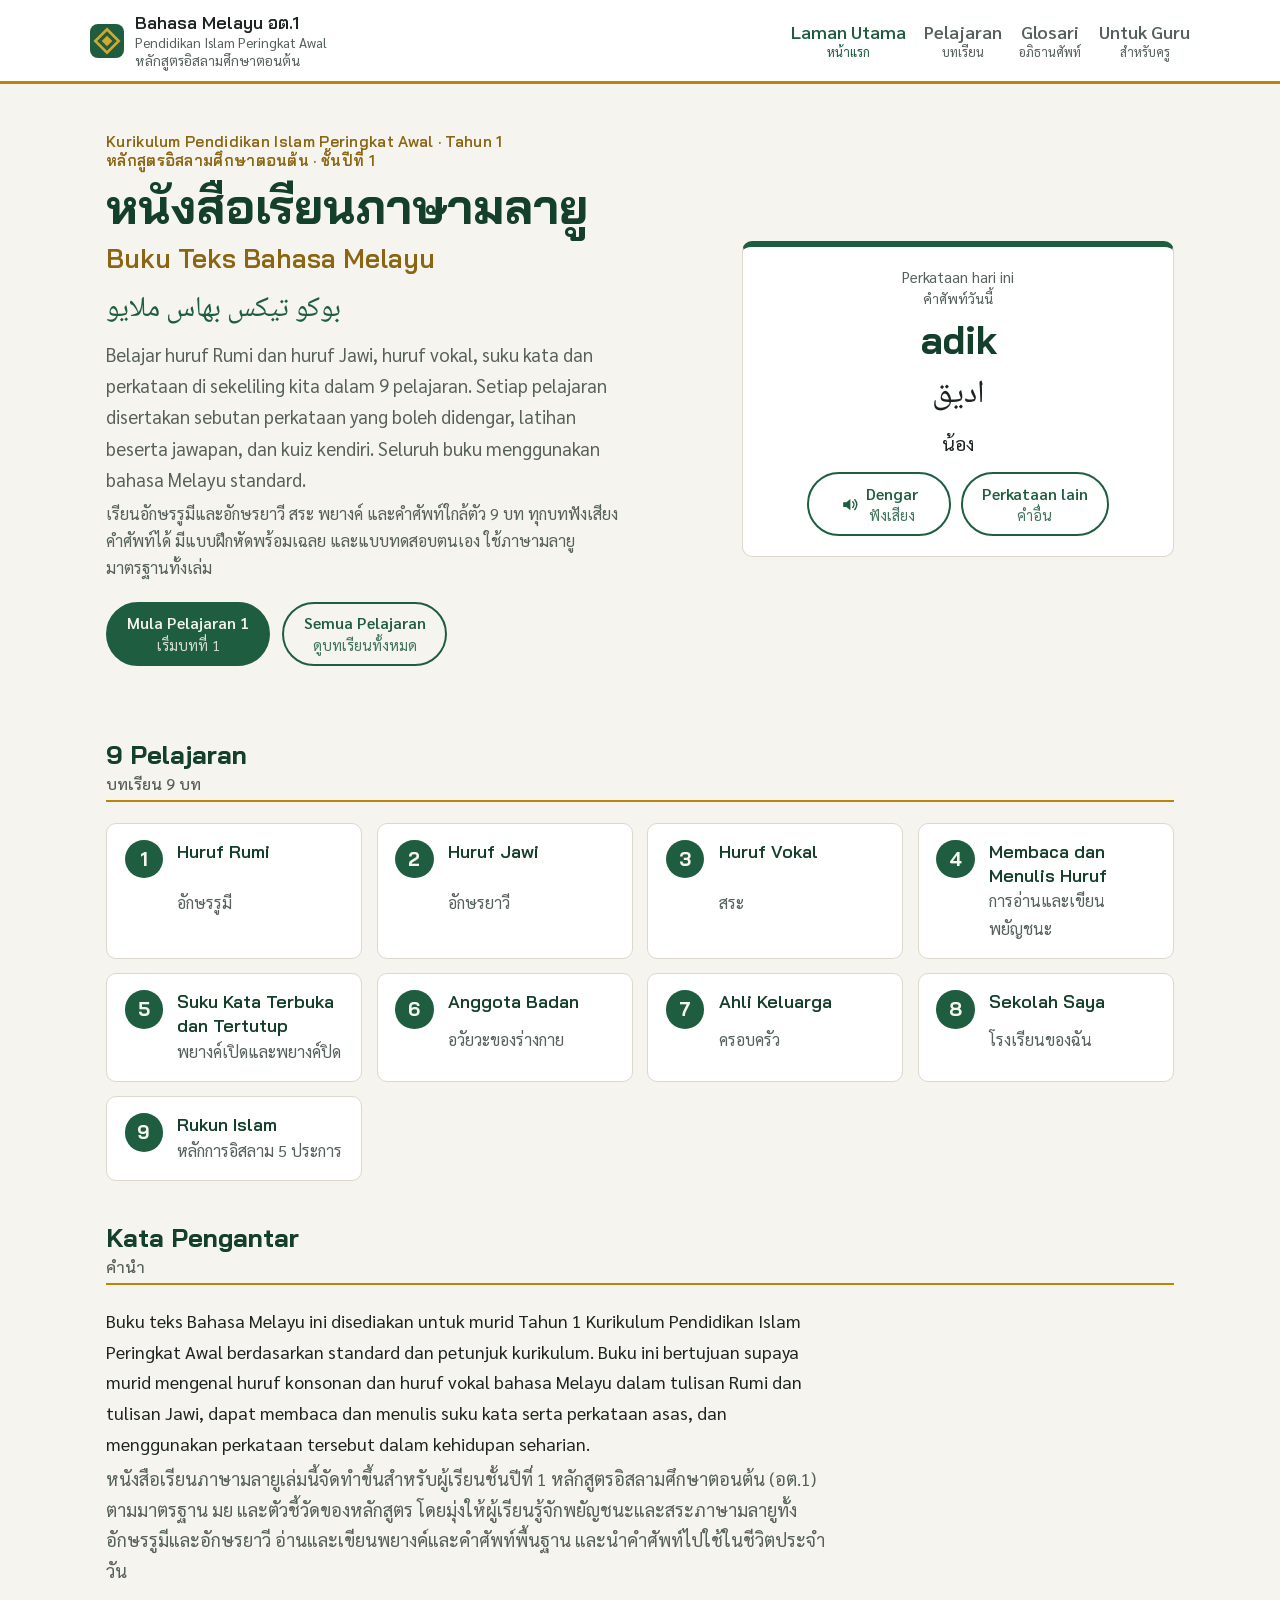
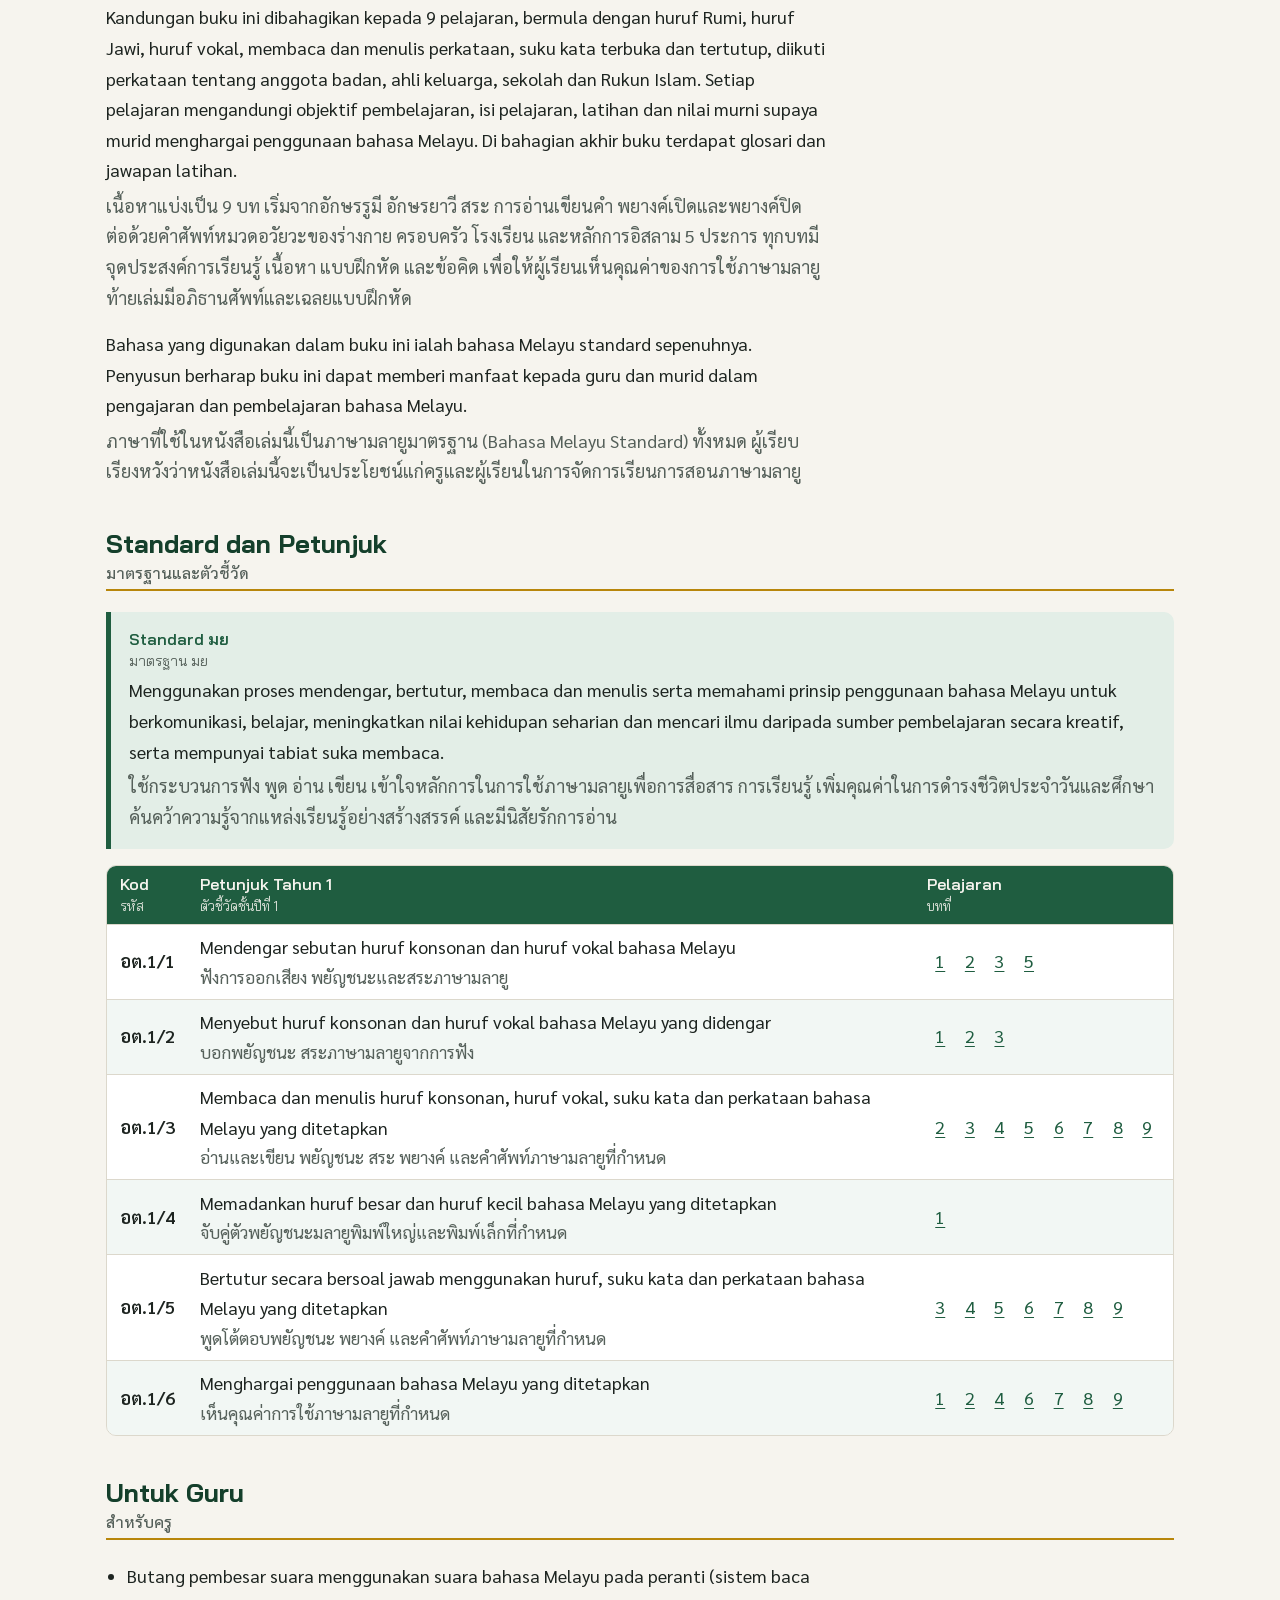
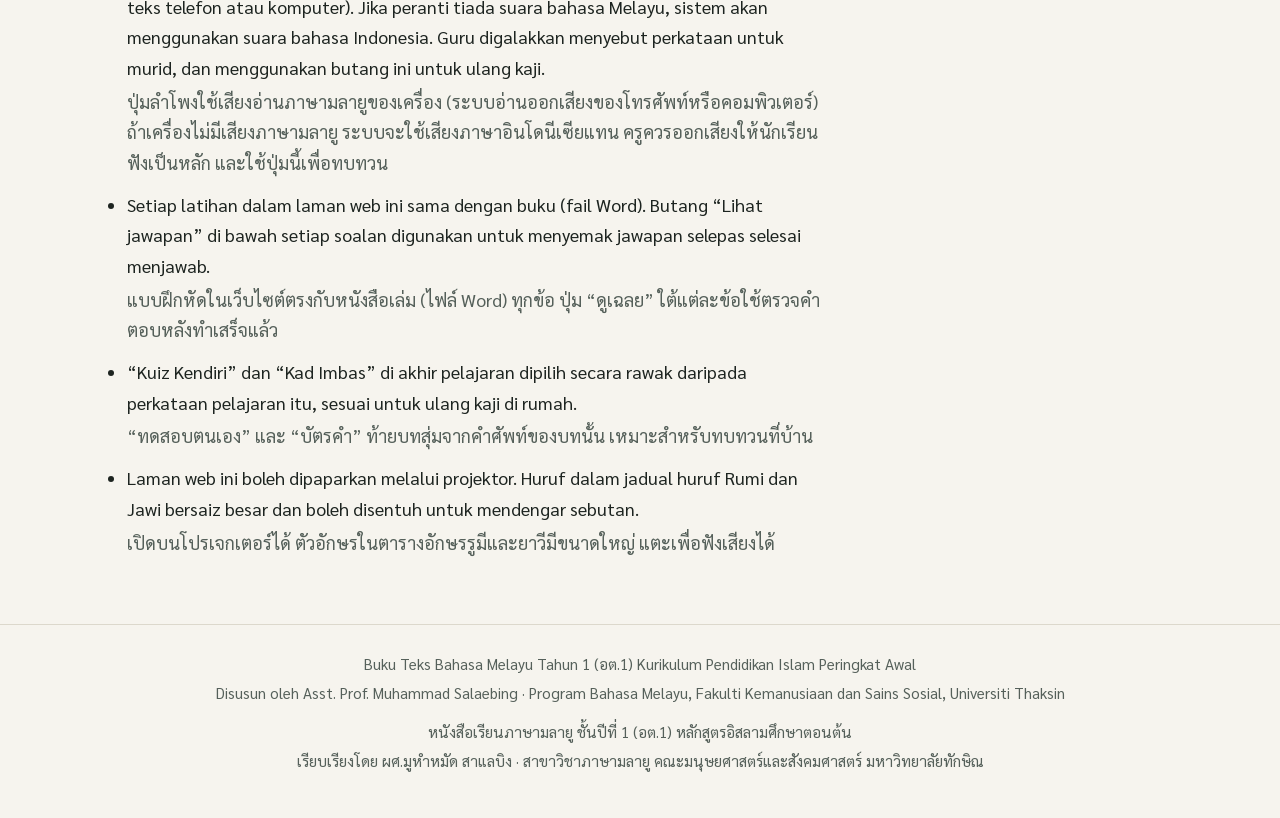
==== index.html @ 0ddcd723 "แก้ข้อความภาษามลายู: Asst. Prof., Kurikulum, ตัด (อต.1) และ มย ในคำนำ Co-Authored-By: Claude Opus 5." ====
<!doctype html>
<html lang="th">
<head>
<meta charset="utf-8">
<meta name="viewport" content="width=device-width, initial-scale=1">
<title>หนังสือเรียนภาษามลายู อต.1 — Buku Teks Bahasa Melayu Tahun 1</title>
<meta name="description" content="หนังสือเรียนภาษามลายู ชั้นปีที่ 1 หลักสูตรอิสลามศึกษาตอนต้น พร้อมเสียงคำศัพท์ แบบฝึกหัด และแบบทดสอบตนเอง">
<link rel="preconnect" href="https://fonts.googleapis.com"><link rel="preconnect" href="https://fonts.gstatic.com" crossorigin><link href="https://fonts.googleapis.com/css2?family=Bai+Jamjuree:wght@500;600;700&family=Noto+Naskh+Arabic:wght@400;600&family=Sarabun:ital,wght@0,400;0,600;1,400&display=swap" rel="stylesheet">
<link rel="stylesheet" href="assets/style.css">
<link rel="icon" href="assets/favicon.svg" type="image/svg+xml">
</head>
<body>
<a class="skip" href="#isi"><span class="bi"><span lang="ms">Langkau ke kandungan</span><span class="tr">ข้ามไปยังเนื้อหา</span></span></a>
<header class="site-head">
  <a class="brand" href="index.html"><span class="mark" aria-hidden="true"></span><span>Bahasa Melayu อต.1<small lang="ms">Pendidikan Islam Peringkat Awal</small><small>หลักสูตรอิสลามศึกษาตอนต้น</small></span></a>
  <nav aria-label="Menu utama · เมนูหลัก"><a href="index.html" aria-current="page"><span lang="ms">Laman Utama</span><small>หน้าแรก</small></a><a href="index.html#pelajaran"><span lang="ms">Pelajaran</span><small>บทเรียน</small></a><a href="glosari.html"><span lang="ms">Glosari</span><small>อภิธานศัพท์</small></a><a href="index.html#guru"><span lang="ms">Untuk Guru</span><small>สำหรับครู</small></a></nav>
</header>
<main id="isi">

<section class="hero">
  <div class="hero-text">
    <p class="kicker"><span lang="ms">Kurikulum Pendidikan Islam Peringkat Awal · Tahun 1</span><br>หลักสูตรอิสลามศึกษาตอนต้น · ชั้นปีที่ 1</p>
    <h1>หนังสือเรียนภาษามลายู<span class="ms-title">Buku Teks Bahasa Melayu</span></h1>
    <p class="jw jw-title" lang="ms-Arab" dir="rtl">بوکو تيکس بهاس ملايو</p>
    <div class="dw lede"><p lang="ms">Belajar huruf Rumi dan huruf Jawi, huruf vokal, suku kata dan perkataan di sekeliling kita dalam 9 pelajaran. Setiap pelajaran disertakan sebutan perkataan yang boleh didengar, latihan beserta jawapan, dan kuiz kendiri. Seluruh buku menggunakan bahasa Melayu standard.</p><p class="tr">เรียนอักษรรูมีและอักษรยาวี สระ พยางค์ และคำศัพท์ใกล้ตัว 9 บท ทุกบทฟังเสียงคำศัพท์ได้ มีแบบฝึกหัดพร้อมเฉลย และแบบทดสอบตนเอง ใช้ภาษามลายูมาตรฐานทั้งเล่ม</p></div>
    <div class="actions"><a class="btn" href="pelajaran/01.html"><span class="bi"><span lang="ms">Mula Pelajaran 1</span><span class="tr">เริ่มบทที่ 1</span></span></a><a class="btn-ghost" href="#pelajaran"><span class="bi"><span lang="ms">Semua Pelajaran</span><span class="tr">ดูบทเรียนทั้งหมด</span></span></a></div>
  </div>
  <figure class="word" aria-live="polite">
    <p class="word-label"><span class="bi"><span lang="ms">Perkataan hari ini</span><span class="tr">คำศัพท์วันนี้</span></span></p>
    <p class="w-ms" id="w-ms">—</p>
    <p class="w-jw jw" id="w-jw" lang="ms-Arab" dir="rtl"></p>
    <p class="w-th" id="w-th"></p>
    <div class="word-foot"><button type="button" class="btn-ghost" id="w-say"><svg viewBox="0 0 24 24" aria-hidden="true"><path d="M4 9h4l5-4v14l-5-4H4z" fill="currentColor"/><path d="M16 8.5a5 5 0 0 1 0 7M18.5 6a8.5 8.5 0 0 1 0 12" fill="none" stroke="currentColor" stroke-width="1.8" stroke-linecap="round"/></svg><span><span class="bi"><span lang="ms">Dengar</span><span class="tr">ฟังเสียง</span></span></span></button><button type="button" class="btn-ghost" id="w-next"><span class="bi"><span lang="ms">Perkataan lain</span><span class="tr">คำอื่น</span></span></button></div>
  </figure>
  <script type="application/json" id="words">[{"ms":"abang","jw":"ابڠ","th":"พี่ชาย","unit":7},{"ms":"adik","jw":"اديق","th":"น้อง","unit":7},{"ms":"ayah","jw":"ايه","th":"พ่อ","unit":7},{"ms":"azan","jw":"اذان","th":"การอะซาน (เรียกละหมาด)","unit":4},{"ms":"beg","jw":"بيݢ","th":"กระเป๋า","unit":8},{"ms":"bermula dengan","th":"ขึ้นต้นด้วย","unit":4},{"ms":"buku","jw":"بوکو","th":"หนังสือ","unit":4},{"ms":"dahi","jw":"داهي","th":"หน้าผาก","unit":5},{"ms":"datuk","jw":"داتوق","th":"ปู่ ตา","unit":7},{"ms":"doa","jw":"دعا","th":"ดุอาอ์ คำขอพร","unit":4},{"ms":"gigi","jw":"ݢيݢي","th":"ฟัน","unit":5},{"ms":"guru / cikgu","jw":"ݢورو / چيقݢو","th":"ครู","unit":8},{"ms":"haji","jw":"حاجي","th":"ฮัจญ์","unit":9},{"ms":"hidung","jw":"هيدوڠ","th":"จมูก","unit":5},{"ms":"ibu","jw":"ايبو","th":"แม่","unit":7},{"ms":"Islam","jw":"اسلام","th":"ศาสนาอิสลาม","unit":4},{"ms":"jari","jw":"جاري","th":"นิ้ว","unit":6},{"ms":"Kaabah","jw":"کعبه","th":"กะอ์บะฮ์","unit":4},{"ms":"kakak","jw":"کاکق","th":"พี่สาว","unit":7},{"ms":"kaki","jw":"کاکي","th":"เท้า ขา","unit":5},{"ms":"kelas","jw":"کلس","th":"ห้องเรียน ชั้นเรียน","unit":8},{"ms":"keluarga","jw":"کلوارݢ","th":"ครอบครัว","unit":7},{"ms":"kepala","jw":"کڤالا","th":"ศีรษะ หัว","unit":6},{"ms":"kerusi","jw":"کروسي","th":"เก้าอี้","unit":8},{"ms":"lima","jw":"ليما","th":"ห้า","unit":9},{"ms":"masjid","jw":"مسجد","th":"มัสยิด","unit":4},{"ms":"mata","jw":"مات","th":"ตา","unit":5},{"ms":"meja","jw":"ميجا","th":"โต๊ะ","unit":8},{"ms":"mulut","jw":"مولوت","th":"ปาก","unit":5},{"ms":"murid","jw":"موريد","th":"นักเรียน","unit":8},{"ms":"nabi","jw":"نبي","th":"นบี ศาสนทูต","unit":4},{"ms":"nenek","jw":"نينيق","th":"ย่า ยาย","unit":7},{"ms":"pensel","jw":"ڤينسيل","th":"ดินสอ","unit":8},{"ms":"perut","jw":"ڤروت","th":"ท้อง","unit":5},{"ms":"puasa","jw":"ڤواس","th":"การถือศีลอด","unit":9},{"ms":"Quran","jw":"قرءان","th":"อัลกุรอาน","unit":4},{"ms":"rambut","jw":"رمبوت","th":"ผม","unit":5},{"ms":"rukun","jw":"رکون","th":"หลักการ","unit":9},{"ms":"saya","jw":"ساي","th":"ฉัน ผม หนู","unit":7},{"ms":"sekolah","jw":"سکوله","th":"โรงเรียน","unit":8},{"ms":"solat","jw":"صلاة","th":"การละหมาด","unit":4},{"ms":"syahadah","jw":"شهادة","th":"การปฏิญาณตน","unit":9},{"ms":"tangan","jw":"تاڠن","th":"มือ","unit":5},{"ms":"telinga","jw":"تليڠا","th":"หู","unit":6},{"ms":"wuduk","jw":"وضوء","th":"การอาบน้ำละหมาด","unit":4},{"ms":"zakat","jw":"زکاة","th":"ซะกาต","unit":4}]</script>
</section>

<section class="block" id="pelajaran">
  <h2><span lang="ms">9 Pelajaran</span><span class="h-th">บทเรียน 9 บท</span></h2>
  <ol class="unit-cards"><li><a href="pelajaran/01.html"><span class="c-num">1</span><span class="c-title">Huruf Rumi</span><span class="c-th">อักษรรูมี</span></a></li><li><a href="pelajaran/02.html"><span class="c-num">2</span><span class="c-title">Huruf Jawi</span><span class="c-th">อักษรยาวี</span></a></li><li><a href="pelajaran/03.html"><span class="c-num">3</span><span class="c-title">Huruf Vokal</span><span class="c-th">สระ</span></a></li><li><a href="pelajaran/04.html"><span class="c-num">4</span><span class="c-title">Membaca dan Menulis Huruf</span><span class="c-th">การอ่านและเขียนพยัญชนะ</span></a></li><li><a href="pelajaran/05.html"><span class="c-num">5</span><span class="c-title">Suku Kata Terbuka dan Tertutup</span><span class="c-th">พยางค์เปิดและพยางค์ปิด</span></a></li><li><a href="pelajaran/06.html"><span class="c-num">6</span><span class="c-title">Anggota Badan</span><span class="c-th">อวัยวะของร่างกาย</span></a></li><li><a href="pelajaran/07.html"><span class="c-num">7</span><span class="c-title">Ahli Keluarga</span><span class="c-th">ครอบครัว</span></a></li><li><a href="pelajaran/08.html"><span class="c-num">8</span><span class="c-title">Sekolah Saya</span><span class="c-th">โรงเรียนของฉัน</span></a></li><li><a href="pelajaran/09.html"><span class="c-num">9</span><span class="c-title">Rukun Islam</span><span class="c-th">หลักการอิสลาม 5 ประการ</span></a></li></ol>
</section>

<section class="block" id="pengenalan">
  <h2><span lang="ms">Kata Pengantar</span><span class="h-th">คำนำ</span></h2>
  <div class="dw prose"><p lang="ms">Buku teks Bahasa Melayu ini disediakan untuk murid Tahun 1 Kurikulum Pendidikan Islam Peringkat Awal berdasarkan standard dan petunjuk kurikulum. Buku ini bertujuan supaya murid mengenal huruf konsonan dan huruf vokal bahasa Melayu dalam tulisan Rumi dan tulisan Jawi, dapat membaca dan menulis suku kata serta perkataan asas, dan menggunakan perkataan tersebut dalam kehidupan seharian.</p><p class="tr">หนังสือเรียนภาษามลายูเล่มนี้จัดทำขึ้นสำหรับผู้เรียนชั้นปีที่ 1 หลักสูตรอิสลามศึกษาตอนต้น (อต.1) ตามมาตรฐาน มย และตัวชี้วัดของหลักสูตร โดยมุ่งให้ผู้เรียนรู้จักพยัญชนะและสระภาษามลายูทั้งอักษรรูมีและอักษรยาวี อ่านและเขียนพยางค์และคำศัพท์พื้นฐาน และนำคำศัพท์ไปใช้ในชีวิตประจำวัน</p></div><div class="dw prose"><p lang="ms">Kandungan buku ini dibahagikan kepada 9 pelajaran, bermula dengan huruf Rumi, huruf Jawi, huruf vokal, membaca dan menulis perkataan, suku kata terbuka dan tertutup, diikuti perkataan tentang anggota badan, ahli keluarga, sekolah dan Rukun Islam. Setiap pelajaran mengandungi objektif pembelajaran, isi pelajaran, latihan dan nilai murni supaya murid menghargai penggunaan bahasa Melayu. Di bahagian akhir buku terdapat glosari dan jawapan latihan.</p><p class="tr">เนื้อหาแบ่งเป็น 9 บท เริ่มจากอักษรรูมี อักษรยาวี สระ การอ่านเขียนคำ พยางค์เปิดและพยางค์ปิด ต่อด้วยคำศัพท์หมวดอวัยวะของร่างกาย ครอบครัว โรงเรียน และหลักการอิสลาม 5 ประการ ทุกบทมีจุดประสงค์การเรียนรู้ เนื้อหา แบบฝึกหัด และข้อคิด เพื่อให้ผู้เรียนเห็นคุณค่าของการใช้ภาษามลายู ท้ายเล่มมีอภิธานศัพท์และเฉลยแบบฝึกหัด</p></div><div class="dw prose"><p lang="ms">Bahasa yang digunakan dalam buku ini ialah bahasa Melayu standard sepenuhnya. Penyusun berharap buku ini dapat memberi manfaat kepada guru dan murid dalam pengajaran dan pembelajaran bahasa Melayu.</p><p class="tr">ภาษาที่ใช้ในหนังสือเล่มนี้เป็นภาษามลายูมาตรฐาน (Bahasa Melayu Standard) ทั้งหมด ผู้เรียบเรียงหวังว่าหนังสือเล่มนี้จะเป็นประโยชน์แก่ครูและผู้เรียนในการจัดการเรียนการสอนภาษามลายู</p></div>
</section>

<section class="block" id="standard">
  <h2><span lang="ms">Standard dan Petunjuk</span><span class="h-th">มาตรฐานและตัวชี้วัด</span></h2>
  <aside class="box"><p class="box-t"><span class="bi"><span lang="ms">Standard มย</span><span class="tr">มาตรฐาน มย</span></span></p><p lang="ms">Menggunakan proses mendengar, bertutur, membaca dan menulis serta memahami prinsip penggunaan bahasa Melayu untuk berkomunikasi, belajar, meningkatkan nilai kehidupan seharian dan mencari ilmu daripada sumber pembelajaran secara kreatif, serta mempunyai tabiat suka membaca.</p><p class="tr">ใช้กระบวนการฟัง พูด อ่าน เขียน เข้าใจหลักการในการใช้ภาษามลายูเพื่อการสื่อสาร การเรียนรู้ เพิ่มคุณค่าในการดำรงชีวิตประจำวันและศึกษาค้นคว้าความรู้จากแหล่งเรียนรู้อย่างสร้างสรรค์ และมีนิสัยรักการอ่าน</p></aside>
  <div class="tbl"><table class="map"><thead><tr><th><span class="bi"><span lang="ms">Kod</span><span class="tr">รหัส</span></span></th><th><span class="bi"><span lang="ms">Petunjuk Tahun 1</span><span class="tr">ตัวชี้วัดชั้นปีที่ 1</span></span></th><th><span class="bi"><span lang="ms">Pelajaran</span><span class="tr">บทที่</span></span></th></tr></thead><tbody><tr><td class="code">อต.1/1</td><td><span lang="ms">Mendengar sebutan huruf konsonan dan huruf vokal bahasa Melayu</span><span class="td-th">ฟังการออกเสียง พยัญชนะและสระภาษามลายู</span></td><td><a href="pelajaran/01.html">1</a> <a href="pelajaran/02.html">2</a> <a href="pelajaran/03.html">3</a> <a href="pelajaran/05.html">5</a></td></tr><tr><td class="code">อต.1/2</td><td><span lang="ms">Menyebut huruf konsonan dan huruf vokal bahasa Melayu yang didengar</span><span class="td-th">บอกพยัญชนะ สระภาษามลายูจากการฟัง</span></td><td><a href="pelajaran/01.html">1</a> <a href="pelajaran/02.html">2</a> <a href="pelajaran/03.html">3</a></td></tr><tr><td class="code">อต.1/3</td><td><span lang="ms">Membaca dan menulis huruf konsonan, huruf vokal, suku kata dan perkataan bahasa Melayu yang ditetapkan</span><span class="td-th">อ่านและเขียน พยัญชนะ สระ พยางค์ และคำศัพท์ภาษามลายูที่กำหนด</span></td><td><a href="pelajaran/02.html">2</a> <a href="pelajaran/03.html">3</a> <a href="pelajaran/04.html">4</a> <a href="pelajaran/05.html">5</a> <a href="pelajaran/06.html">6</a> <a href="pelajaran/07.html">7</a> <a href="pelajaran/08.html">8</a> <a href="pelajaran/09.html">9</a></td></tr><tr><td class="code">อต.1/4</td><td><span lang="ms">Memadankan huruf besar dan huruf kecil bahasa Melayu yang ditetapkan</span><span class="td-th">จับคู่ตัวพยัญชนะมลายูพิมพ์ใหญ่และพิมพ์เล็กที่กำหนด</span></td><td><a href="pelajaran/01.html">1</a></td></tr><tr><td class="code">อต.1/5</td><td><span lang="ms">Bertutur secara bersoal jawab menggunakan huruf, suku kata dan perkataan bahasa Melayu yang ditetapkan</span><span class="td-th">พูดโต้ตอบพยัญชนะ พยางค์ และคำศัพท์ภาษามลายูที่กำหนด</span></td><td><a href="pelajaran/03.html">3</a> <a href="pelajaran/04.html">4</a> <a href="pelajaran/05.html">5</a> <a href="pelajaran/06.html">6</a> <a href="pelajaran/07.html">7</a> <a href="pelajaran/08.html">8</a> <a href="pelajaran/09.html">9</a></td></tr><tr><td class="code">อต.1/6</td><td><span lang="ms">Menghargai penggunaan bahasa Melayu yang ditetapkan</span><span class="td-th">เห็นคุณค่าการใช้ภาษามลายูที่กำหนด</span></td><td><a href="pelajaran/01.html">1</a> <a href="pelajaran/02.html">2</a> <a href="pelajaran/04.html">4</a> <a href="pelajaran/06.html">6</a> <a href="pelajaran/07.html">7</a> <a href="pelajaran/08.html">8</a> <a href="pelajaran/09.html">9</a></td></tr></tbody></table></div>
</section>

<section class="block" id="guru">
  <h2><span lang="ms">Untuk Guru</span><span class="h-th">สำหรับครู</span></h2>
  <ul class="bul prose guru">
    <li><p lang="ms">Butang pembesar suara menggunakan suara bahasa Melayu pada peranti (sistem baca teks telefon atau komputer). Jika peranti tiada suara bahasa Melayu, sistem akan menggunakan suara bahasa Indonesia. Guru digalakkan menyebut perkataan untuk murid, dan menggunakan butang ini untuk ulang kaji.</p><p class="tr">ปุ่มลำโพงใช้เสียงอ่านภาษามลายูของเครื่อง (ระบบอ่านออกเสียงของโทรศัพท์หรือคอมพิวเตอร์) ถ้าเครื่องไม่มีเสียงภาษามลายู ระบบจะใช้เสียงภาษาอินโดนีเซียแทน ครูควรออกเสียงให้นักเรียนฟังเป็นหลัก และใช้ปุ่มนี้เพื่อทบทวน</p></li>
    <li><p lang="ms">Setiap latihan dalam laman web ini sama dengan buku (fail Word). Butang “Lihat jawapan” di bawah setiap soalan digunakan untuk menyemak jawapan selepas selesai menjawab.</p><p class="tr">แบบฝึกหัดในเว็บไซต์ตรงกับหนังสือเล่ม (ไฟล์ Word) ทุกข้อ ปุ่ม “ดูเฉลย” ใต้แต่ละข้อใช้ตรวจคำตอบหลังทำเสร็จแล้ว</p></li>
    <li><p lang="ms">“Kuiz Kendiri” dan “Kad Imbas” di akhir pelajaran dipilih secara rawak daripada perkataan pelajaran itu, sesuai untuk ulang kaji di rumah.</p><p class="tr">“ทดสอบตนเอง” และ “บัตรคำ” ท้ายบทสุ่มจากคำศัพท์ของบทนั้น เหมาะสำหรับทบทวนที่บ้าน</p></li>
    <li><p lang="ms">Laman web ini boleh dipaparkan melalui projektor. Huruf dalam jadual huruf Rumi dan Jawi bersaiz besar dan boleh disentuh untuk mendengar sebutan.</p><p class="tr">เปิดบนโปรเจกเตอร์ได้ ตัวอักษรในตารางอักษรรูมีและยาวีมีขนาดใหญ่ แตะเพื่อฟังเสียงได้</p></li>
  </ul>
</section>
</main>
<footer class="site-foot">
  <p lang="ms">Buku Teks Bahasa Melayu Tahun 1 (อต.1) Kurikulum Pendidikan Islam Peringkat Awal</p>
  <p lang="ms">Disusun oleh Asst. Prof. Muhammad Salaebing · Program Bahasa Melayu, Fakulti Kemanusiaan dan Sains Sosial, Universiti Thaksin</p>
  <p class="foot-th">หนังสือเรียนภาษามลายู ชั้นปีที่ 1 (อต.1) หลักสูตรอิสลามศึกษาตอนต้น</p>
  <p>เรียบเรียงโดย ผศ.มูหำหมัด สาแลบิง · สาขาวิชาภาษามลายู คณะมนุษยศาสตร์และสังคมศาสตร์ มหาวิทยาลัยทักษิณ</p>
</footer>
<script src="assets/app.js"></script>
<script data-goatcounter="https://buku-bm-at1.goatcounter.com/count" async src="//gc.zgo.at/count.js"></script>
</body>
</html>
---- assets/style.css ----
/* Bahasa Melayu อต.๑ — hijau pandan + emas */
:root {
  --paper: #F6F4EE;
  --surface: #FFFFFF;
  --ink: #1D2420;
  --ink-soft: #55605A;
  --green: #1F5D40;
  --green-deep: #143F2B;
  --green-soft: #E3EEE7;
  --gold: #8A6512;
  --gold-line: #B8860B;
  --gold-soft: #F5EBD2;
  --line: #DCD8CC;
  --ok: #1F6B3F;
  --ok-bg: #DFF0E5;
  --no: #9B2C2C;
  --no-bg: #F7E3E3;
  --radius: 10px;
  --measure: 72ch;
  --f-head: "Bai Jamjuree", "Sarabun", system-ui, sans-serif;
  --f-body: "Sarabun", system-ui, sans-serif;
  --f-jawi: "Noto Naskh Arabic", "Traditional Arabic", serif;
  color-scheme: light;
}
@media (prefers-color-scheme: dark) {
  :root:not([data-theme="light"]) {
    --paper: #141A17; --surface: #1C2420; --ink: #EAF0EC; --ink-soft: #B3BFB8;
    --green: #8FD1AE; --green-deep: #BFE8D1; --green-soft: #22352B;
    --gold: #E3C06A; --gold-line: #B8913A; --gold-soft: #3A3120; --line: #33403A;
    --ok: #8FD3A6; --ok-bg: #1F3A29; --no: #F0A3A3; --no-bg: #4A2323;
    color-scheme: dark;
  }
}
:root[data-theme="dark"] {
  --paper: #141A17; --surface: #1C2420; --ink: #EAF0EC; --ink-soft: #B3BFB8;
  --green: #8FD1AE; --green-deep: #BFE8D1; --green-soft: #22352B;
  --gold: #E3C06A; --gold-line: #B8913A; --gold-soft: #3A3120; --line: #33403A;
  --ok: #8FD3A6; --ok-bg: #1F3A29; --no: #F0A3A3; --no-bg: #4A2323;
  color-scheme: dark;
}

* { box-sizing: border-box; }
html { scroll-behavior: smooth; -webkit-text-size-adjust: 100%; }
body { margin: 0; background: var(--paper); color: var(--ink); font: 400 1.125rem/1.7 var(--f-body); }
a { color: var(--green); text-underline-offset: 3px; }
h1, h2, h3, h4 { font-family: var(--f-head); line-height: 1.3; color: var(--green-deep); }
strong { font-weight: 600; }
.jw, [lang="ms-Arab"] { font-family: var(--f-jawi); font-size: 1.15em; line-height: 2; unicode-bidi: isolate; }
:focus-visible { outline: 3px solid var(--gold-line); outline-offset: 2px; border-radius: 4px; }

.skip { position: absolute; left: -999px; top: 0; background: var(--green); color: #fff; padding: .5rem 1rem; z-index: 10; }
.skip:focus { left: 1rem; }

/* หัวและท้ายเว็บ */
.site-head { display: flex; flex-wrap: wrap; gap: .5rem 1.5rem; align-items: center; justify-content: space-between; padding: .75rem max(16px, calc((100% - 1100px) / 2)); background: var(--surface); border-bottom: 3px solid var(--gold-line); }
.brand { display: flex; gap: .7rem; align-items: center; text-decoration: none; color: var(--ink); font: 600 1.1rem/1.2 var(--f-head); }
.brand small { display: block; font: 400 .85rem var(--f-body); color: var(--ink-soft); }
.mark { width: 34px; height: 34px; border-radius: 8px; background: var(--green) url("favicon.svg") center/cover; flex: none; }
.site-head nav { display: flex; gap: 1.1rem; flex-wrap: wrap; }
.site-head nav a { text-decoration: none; color: var(--ink-soft); font-weight: 600; display: flex; flex-direction: column; align-items: center; line-height: 1.2; }
.site-head nav a small { font: 400 .8rem var(--f-body); }
.site-head nav a:hover, .site-head nav a[aria-current] { color: var(--green); }
/* สองภาษา: มลายูก่อน ไทยตามหลัง */
.tr { color: var(--ink-soft); font-weight: 400; }
.bi { display: inline-flex; flex-direction: column; vertical-align: top; line-height: 1.35; }
.bi > .tr { font-size: .9em; margin-top: .1rem; }
.btn .bi, .btn-ghost .bi { align-items: center; }
.btn, .btn-ghost { border-radius: 16px; }
.word-foot .btn-ghost { min-width: 9rem; justify-content: center; }
th .bi > .tr { color: inherit; opacity: .85; font-size: .85em; }
.crumb p { margin: 0; }
.crumb p.tr { font-size: .9em; }
.pager .bi { display: flex; }
.pager .next .bi { align-items: flex-end; }
.skip .tr { color: inherit; }
.btn .tr, .btn-ghost .tr, .pager .tr { color: inherit; opacity: .85; }
.h-th { display: block; font: 500 .62em/1.4 var(--f-body); color: var(--ink-soft); margin-top: .1rem; }
.dw { margin: 0 0 1rem; }
.dw p { margin: 0; }
.dw p.tr { margin-top: .3rem; }
.dw.lede p.tr { font-size: 1rem; }
.guru li p { margin: 0; }
.guru li p.tr { margin: .2rem 0 .7rem; }
.td-th { display: block; color: var(--ink-soft); font-size: .95em; }
.sc-th { display: block; font-size: .6em; color: var(--ink-soft); }
.foot-th { margin-top: .8rem !important; }
main { max-width: 1100px; margin: 0 auto; padding: 1.5rem 16px 3rem; }
.site-foot { border-top: 1px solid var(--line); padding: 1.5rem 16px 2.5rem; text-align: center; color: var(--ink-soft); font-size: .95rem; }
.site-foot p { margin: .2rem 0; }

/* ปุ่ม */
.btn, .btn-ghost { display: inline-flex; align-items: center; gap: .45rem; border-radius: 999px; padding: .55rem 1.2rem; font: 600 1rem var(--f-body); text-decoration: none; cursor: pointer; border: 2px solid var(--green); }
.btn { background: var(--green); color: var(--paper); }
.btn-ghost { background: transparent; color: var(--green); }
.btn:hover { background: var(--green-deep); border-color: var(--green-deep); }
.btn-ghost:hover { background: var(--green-soft); }
.btn-ghost svg { width: 1.2em; height: 1.2em; }
.actions { display: flex; flex-wrap: wrap; gap: .75rem; margin-top: 1.25rem; }

/* หน้าแรก */
.hero { display: grid; grid-template-columns: 1.4fr 1fr; gap: 2rem; align-items: center; padding: 1.5rem 0 2rem; }
.kicker { margin: 0 0 .3rem; color: var(--gold); font: 600 .95rem var(--f-head); letter-spacing: .02em; }
.hero h1 { font-size: clamp(2rem, 5vw, 3rem); margin: 0; }
.ms-title { display: block; font-size: .55em; color: var(--gold); font-weight: 600; margin-top: .3rem; }
.jw-title { font-size: 1.8rem; margin: .3rem 0 0; color: var(--green); text-align: left; }
.lede { font-size: 1.15rem; color: var(--ink-soft); max-width: 52ch; }
.word { margin: 0; background: var(--surface); border: 1px solid var(--line); border-top: 6px solid var(--green); border-radius: var(--radius); padding: 1.25rem 1.5rem; text-align: center; }
.word-label { margin: 0; color: var(--ink-soft); font-size: .95rem; }
.w-ms { font: 700 2.4rem/1.2 var(--f-head); color: var(--green-deep); margin: .6rem 0 0; overflow-wrap: anywhere; }
.w-jw { font-size: 2rem; margin: 0; min-height: 1.5em; }
.w-th { font-size: 1.2rem; margin: 0 0 .8rem; }
.word-foot { display: flex; gap: .6rem; justify-content: center; flex-wrap: wrap; }

.block { margin-top: 2.5rem; }
.block h2 { font-size: 1.6rem; border-bottom: 2px solid var(--gold-line); padding-bottom: .3rem; }
.prose { max-width: var(--measure); }
.unit-cards { list-style: none; padding: 0; margin: 0; display: grid; grid-template-columns: repeat(auto-fill, minmax(230px, 1fr)); gap: .9rem; }
.unit-cards a { display: grid; grid-template-columns: auto 1fr; gap: 0 .9rem; height: 100%; padding: 1rem 1.1rem; background: var(--surface); border: 1px solid var(--line); border-radius: var(--radius); text-decoration: none; color: var(--ink); transition: border-color .15s, transform .15s; }
.unit-cards a:hover { border-color: var(--green); transform: translateY(-2px); }
.c-num { grid-row: span 2; width: 2.4rem; height: 2.4rem; border-radius: 50%; background: var(--green); color: var(--paper); display: grid; place-items: center; font: 700 1.2rem var(--f-head); }
.c-title { font: 600 1.1rem/1.35 var(--f-head); color: var(--green-deep); }
.c-th { color: var(--ink-soft); font-size: 1rem; }
.map .code { white-space: nowrap; font-weight: 600; }
.map td:last-child { white-space: nowrap; }
.map td:last-child a { display: inline-block; min-width: 1.6rem; text-align: center; }

/* หน้าบทเรียน */
.crumb { font-size: .95rem; color: var(--ink-soft); }
.crumb a { color: var(--ink-soft); }
.unit-head { margin: 1rem 0 1.25rem; }
.unit-head h1 { font-size: clamp(1.9rem, 5vw, 2.6rem); margin: 0; }
.th-title { font-size: 1.25rem; color: var(--ink-soft); margin: .1rem 0 .6rem; }
.chips { list-style: none; padding: 0; margin: 0; display: flex; flex-wrap: wrap; gap: .4rem; }
.chips li { background: var(--gold-soft); color: var(--gold); border-radius: 999px; padding: .1rem .7rem; font-size: .9rem; font-weight: 600; cursor: help; }
.sec { margin-top: 2.2rem; }
.sec > h3 { font-size: 1.4rem; border-bottom: 2px solid var(--gold-line); padding-bottom: .3rem; margin-bottom: .9rem; }
.sec h4 { font-size: 1.2rem; text-align: center; margin: .2rem 0 .6rem; }
.hint { color: var(--ink-soft); font-size: .95rem; margin: .2rem 0 .7rem; }

.box { background: var(--green-soft); border-left: 5px solid var(--green); border-radius: 0 var(--radius) var(--radius) 0; padding: .8rem 1.1rem; margin: 1rem 0; }
.box p { margin: .25rem 0; }
.box ul { margin: .3rem 0; padding-left: 1.3rem; }
.box-t { font: 600 1rem var(--f-head); color: var(--green); }
.box.note, .box.nilai { background: var(--gold-soft); border-left-color: var(--gold-line); }
.box.note .box-t, .box.nilai .box-t { color: var(--gold); }
.box.nilai { margin-top: 2.2rem; }

/* ตาราง */
.tbl { overflow-x: auto; margin: .8rem 0; border: 1px solid var(--line); border-radius: var(--radius); background: var(--surface); }
table { width: 100%; border-collapse: collapse; }
th { background: var(--green); color: var(--paper); text-align: left; font: 600 1rem var(--f-head); padding: .5rem .8rem; }
:root[data-theme="dark"] th { color: #10261A; }
@media (prefers-color-scheme: dark) { :root:not([data-theme="light"]) th { color: #10261A; } }
td { padding: .45rem .8rem; border-top: 1px solid var(--line); vertical-align: middle; }
tbody tr:nth-child(even) td { background: color-mix(in srgb, var(--green-soft) 45%, transparent); }
td.n { width: 3rem; color: var(--ink-soft); text-align: center; }
td.b { font-weight: 600; }
td.big { font-size: 1.9rem; text-align: center; font-weight: 600; color: var(--green-deep); white-space: nowrap; }
td.jw-cell { text-align: right; font-size: 1.15rem; white-space: nowrap; }
td.jw-cell .jw { font-size: 1.3em; }
td.big.jw-cell { text-align: center; }
td.big.jw-cell .jw { font-size: 1.2em; }
td.ms { font-weight: 600; white-space: nowrap; }
td.ms > span { margin-right: .3rem; }

/* ปุ่มฟังเสียง */
.say { display: inline-grid; place-items: center; width: 2rem; height: 2rem; padding: 0; vertical-align: middle; border: 1px solid var(--line); border-radius: 50%; background: var(--surface); color: var(--green); cursor: pointer; }
.say svg { width: 1.05rem; height: 1.05rem; }
.say:hover, .say.on { background: var(--green); color: var(--paper); border-color: var(--green); }
.no-voice .say, .no-voice .say-long, .no-voice #w-say { display: none; }
.say-long { margin-top: .5rem; }

/* ตารางตัวอักษร */
.letters { list-style: none; padding: 0; margin: 0; display: grid; grid-template-columns: repeat(var(--cols), minmax(0, 1fr)); gap: .5rem; }
.letters.rtl { direction: rtl; }
.tile { width: 100%; display: flex; flex-direction: column; align-items: center; justify-content: center; gap: .1rem; min-height: 5.2rem; padding: .4rem .2rem; background: var(--surface); border: 1px solid var(--line); border-radius: var(--radius); cursor: pointer; color: var(--green-deep); font: inherit; }
.tile:hover, .tile.on { border-color: var(--green); background: var(--green-soft); }
.glyph { font: 700 2rem/1.2 var(--f-head); }
.tile.is-jw .glyph { font: 600 2.3rem/1.5 var(--f-jawi); }
.nm { font-size: .9rem; color: var(--ink-soft); direction: ltr; }

/* บทสนทนา เรื่องอ่าน ปันตุน */
.dialog { margin: 1rem 0; background: var(--surface); border: 1px solid var(--line); border-radius: var(--radius); padding: .7rem 1rem; }
.dialog figcaption { color: var(--ink-soft); font-size: .95rem; margin-bottom: .4rem; }
.turn { display: grid; grid-template-columns: 6.5rem 1fr; gap: .8rem; padding: .3rem 0; align-items: baseline; }
.turn + .turn { border-top: 1px dashed var(--line); }
.who { font-weight: 600; color: var(--gold); }
.reading { background: var(--surface); border: 1px solid var(--line); border-radius: var(--radius); padding: 1rem 1.3rem; margin: 1rem 0; }
.reading p { text-indent: 2em; margin: .3rem 0; font-size: 1.2rem; line-height: 1.85; }
.pantun { margin: 1rem auto; width: fit-content; max-width: 100%; font-style: italic; font-size: 1.15rem; border-left: 4px solid var(--gold-line); padding: .3rem 1rem; }
.bul { padding-left: 1.3rem; }
.bul li { margin: .3rem 0; }

/* แบบฝึกหัด */
.latihan { padding-left: 1.6rem; }
.latihan > li { margin-bottom: 1.2rem; }
.latihan > li::marker { font-weight: 700; color: var(--green); }
.q { font-weight: 600; margin: 0 0 .3rem; }
.items { padding-left: 1.4rem; margin: .2rem 0; list-style: decimal; }
.items li { margin: .15rem 0; }
.blank { display: inline-block; width: 4.5rem; border-bottom: 2px solid var(--ink-soft); margin: 0 .2rem; vertical-align: -.15em; }
.write { height: calc(var(--n) * 2.2rem); background: repeating-linear-gradient(transparent 0 calc(2.2rem - 1px), var(--line) calc(2.2rem - 1px) 2.2rem); margin: .4rem 0; max-width: 40rem; }
.ans { margin-top: .4rem; }
.ans summary { display: inline-block; cursor: pointer; color: var(--green); font-weight: 600; border: 1px solid var(--green); border-radius: 999px; padding: .1rem .9rem; font-size: .95rem; list-style: none; }
.ans summary::-webkit-details-marker { display: none; }
.ans[open] summary { background: var(--green); color: var(--paper); }
.ans p { background: var(--ok-bg); color: var(--ok); border-radius: var(--radius); padding: .5rem .9rem; margin: .5rem 0 0; }

/* ทดสอบตนเอง */
.quiz { background: var(--surface); border: 1px solid var(--line); border-radius: var(--radius); padding: 1.1rem 1.2rem; }
.qz-prog { color: var(--ink-soft); font-size: .95rem; margin: 0; }
.qz-word { font: 700 2rem/1.3 var(--f-head); color: var(--green-deep); margin: .3rem 0; display: flex; gap: .6rem; align-items: center; flex-wrap: wrap; }
.qz-word .jw { font-size: .85em; font-weight: 400; color: var(--ink-soft); }
.qz-opts { display: grid; grid-template-columns: repeat(2, minmax(0, 1fr)); gap: .6rem; margin: .8rem 0; }
.qz-opts button { font: inherit; text-align: left; padding: .65rem .9rem; border-radius: var(--radius); border: 1px solid var(--line); background: var(--paper); color: var(--ink); cursor: pointer; }
.qz-opts button:hover:not(:disabled) { border-color: var(--green); }
.qz-opts button.right { background: var(--ok-bg); border-color: var(--ok); color: var(--ok); font-weight: 600; }
.qz-opts button.wrong { background: var(--no-bg); border-color: var(--no); color: var(--no); }
.qz-fb { min-height: 1.7em; margin: 0 0 .5rem; font-weight: 600; }
.qz-score { font: 700 1.6rem var(--f-head); color: var(--green); margin: .2rem 0 .8rem; }

/* บัตรคำ */
.cards { display: grid; grid-template-columns: repeat(auto-fill, minmax(160px, 1fr)); gap: .7rem; }
.card { perspective: 800px; height: 7.5rem; border: 0; padding: 0; background: none; cursor: pointer; font: inherit; color: inherit; }
.card-in { position: relative; display: block; width: 100%; height: 100%; transition: transform .4s; transform-style: preserve-3d; }
.card.flip .card-in { transform: rotateY(180deg); }
.face { position: absolute; inset: 0; display: flex; flex-direction: column; align-items: center; justify-content: center; padding: .5rem; border-radius: var(--radius); backface-visibility: hidden; border: 1px solid var(--line); text-align: center; }
.face.front { background: var(--surface); font: 700 1.35rem var(--f-head); color: var(--green-deep); overflow-wrap: anywhere; }
.face.back { background: var(--green); color: var(--paper); transform: rotateY(180deg); font-size: 1.1rem; }
.face .jw { font-weight: 400; font-size: 1.1rem; }
@media (prefers-reduced-motion: reduce) { .card-in { transition: none; } .unit-cards a { transition: none; } }

/* ปุ่มบทก่อน/ถัดไป */
.pager { display: flex; justify-content: space-between; gap: 1rem; margin-top: 2.5rem; flex-wrap: wrap; }
.pager a { flex: 1 1 14rem; max-width: 22rem; padding: .8rem 1.1rem; background: var(--surface); border: 1px solid var(--line); border-radius: var(--radius); text-decoration: none; font: 600 1.05rem var(--f-head); }
.pager a:hover { border-color: var(--green); }
.pager small { display: block; font: 400 .9rem var(--f-body); color: var(--ink-soft); }
.pager .next { text-align: right; margin-left: auto; }

/* อภิธานศัพท์ */
.search { display: block; max-width: 30rem; }
.search span { display: block; font-weight: 600; margin-bottom: .3rem; }
.search input { width: 100%; font: inherit; padding: .6rem .9rem; border: 2px solid var(--line); border-radius: var(--radius); background: var(--surface); color: var(--ink); }
.search input:focus { border-color: var(--green); outline: none; }

@media (max-width: 760px) {
  body { font-size: 1.05rem; }
  .hero { grid-template-columns: 1fr; padding-top: .5rem; }
  .letters { grid-template-columns: repeat(min(var(--cols), 4), minmax(0, 1fr)); }
  .turn { grid-template-columns: 1fr; gap: 0; }
  .qz-opts { grid-template-columns: 1fr; }
  td, th { padding: .4rem .55rem; }
  td.big { font-size: 1.5rem; }
}
@media print {
  .site-head nav, .say, .say-long, .kuiz, #kad, .pager, .site-foot { display: none; }
  .ans p { display: block; }
  body { background: #fff; }
}
@media (max-width: 480px) {
  .site-head nav { gap: .9rem; width: 100%; justify-content: space-between; }
  .site-head nav a { font-size: .95rem; }
}
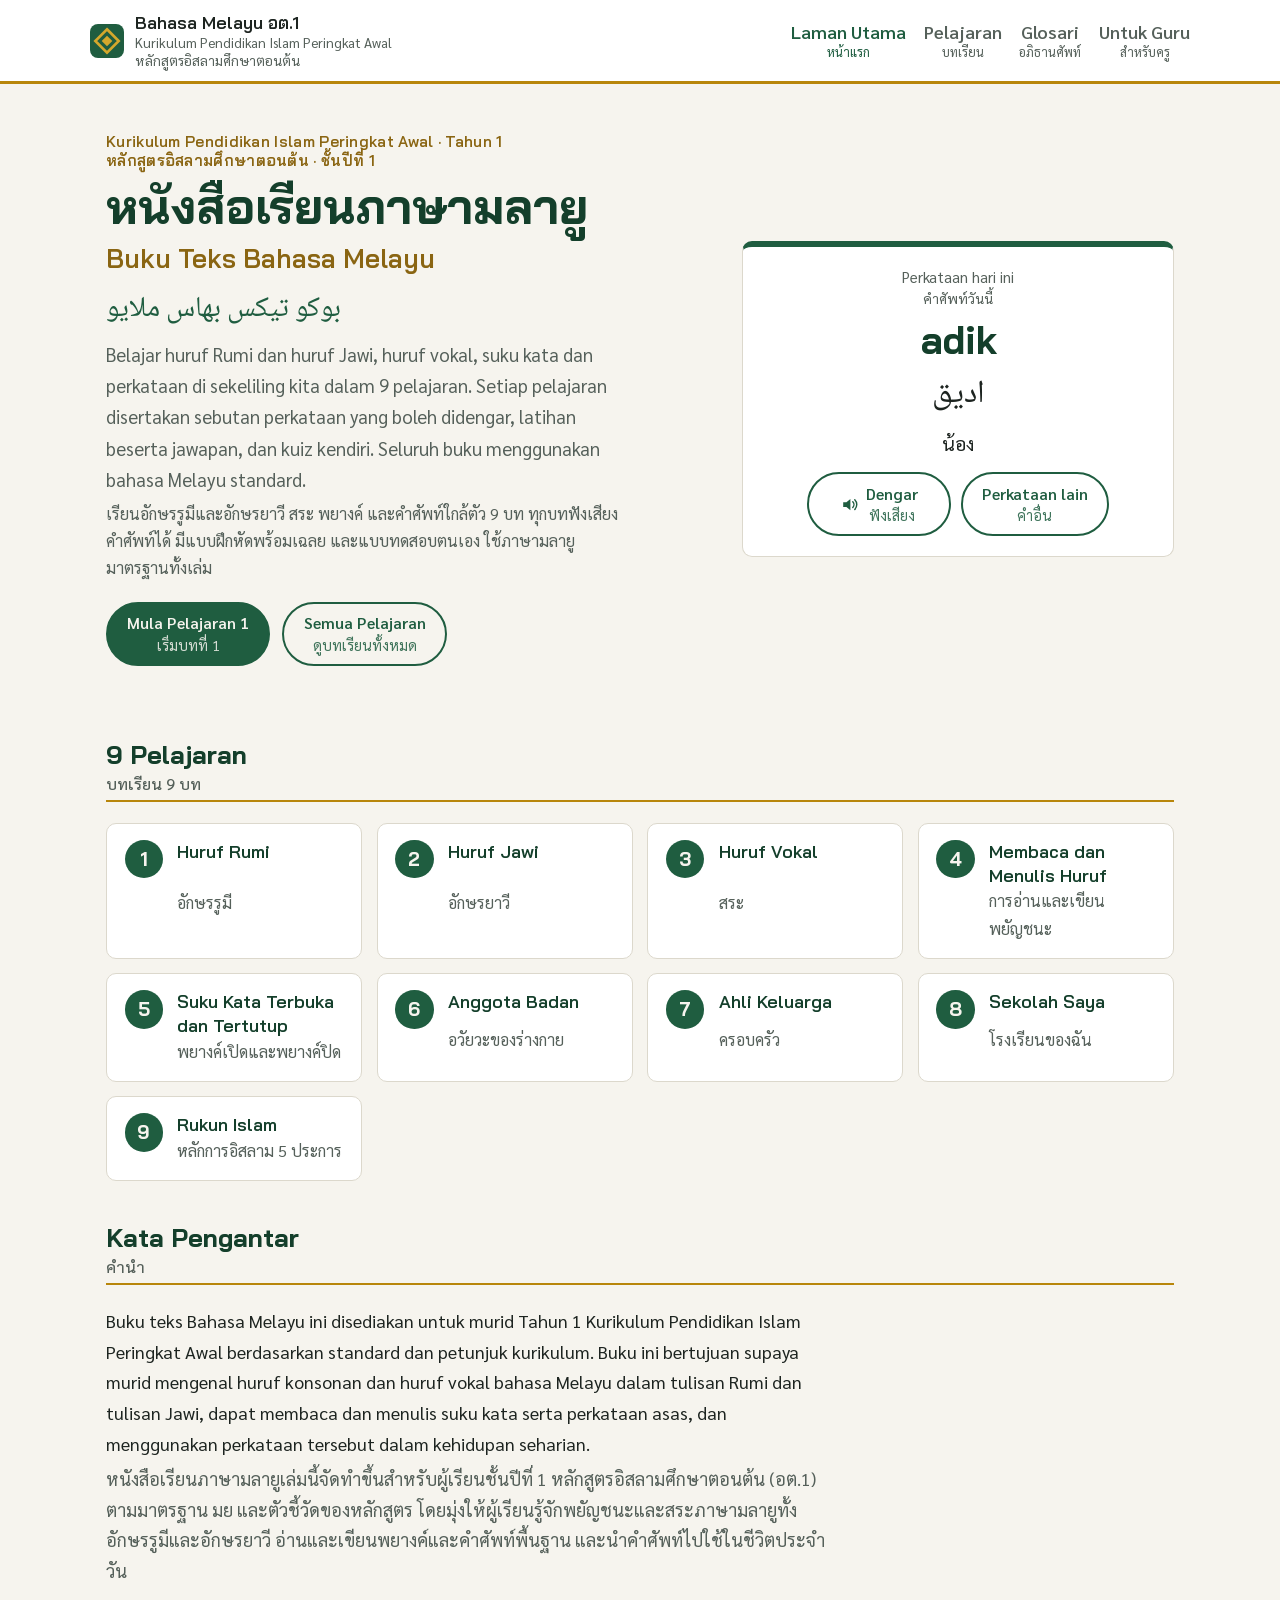
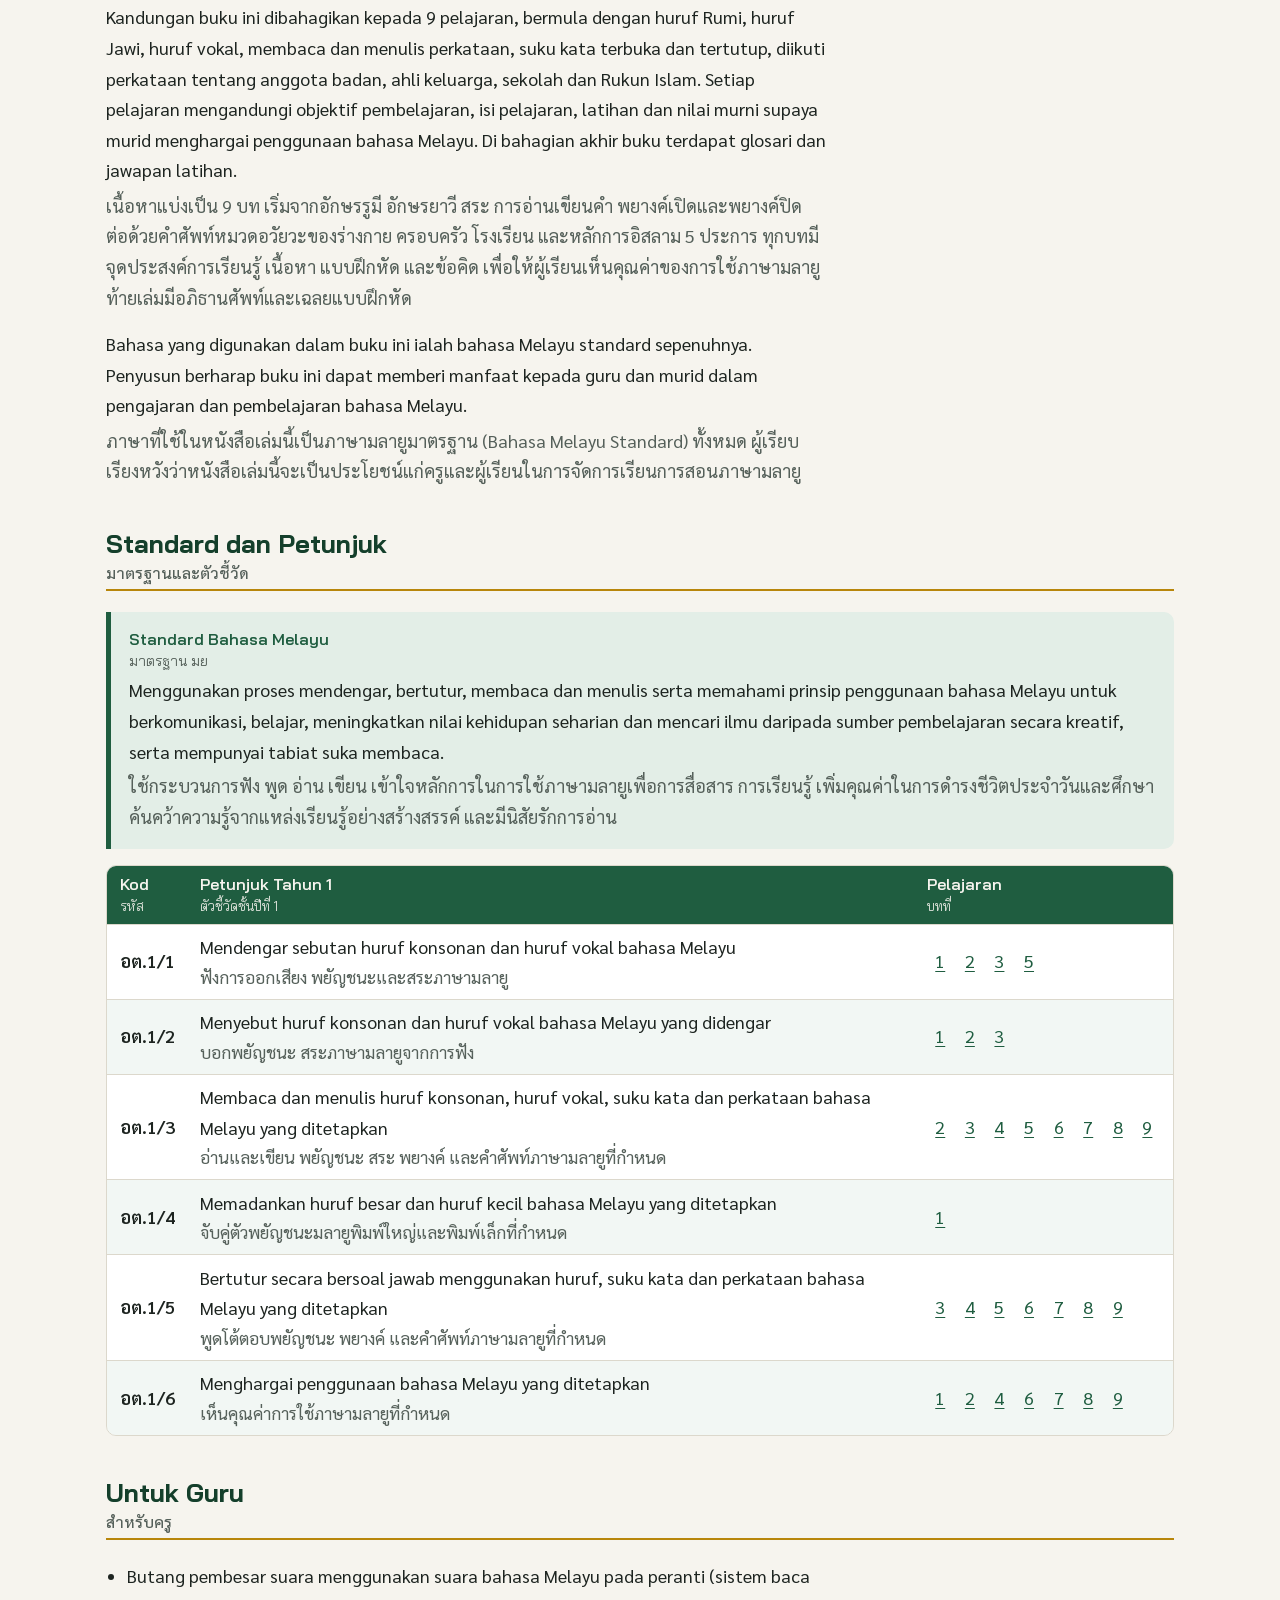
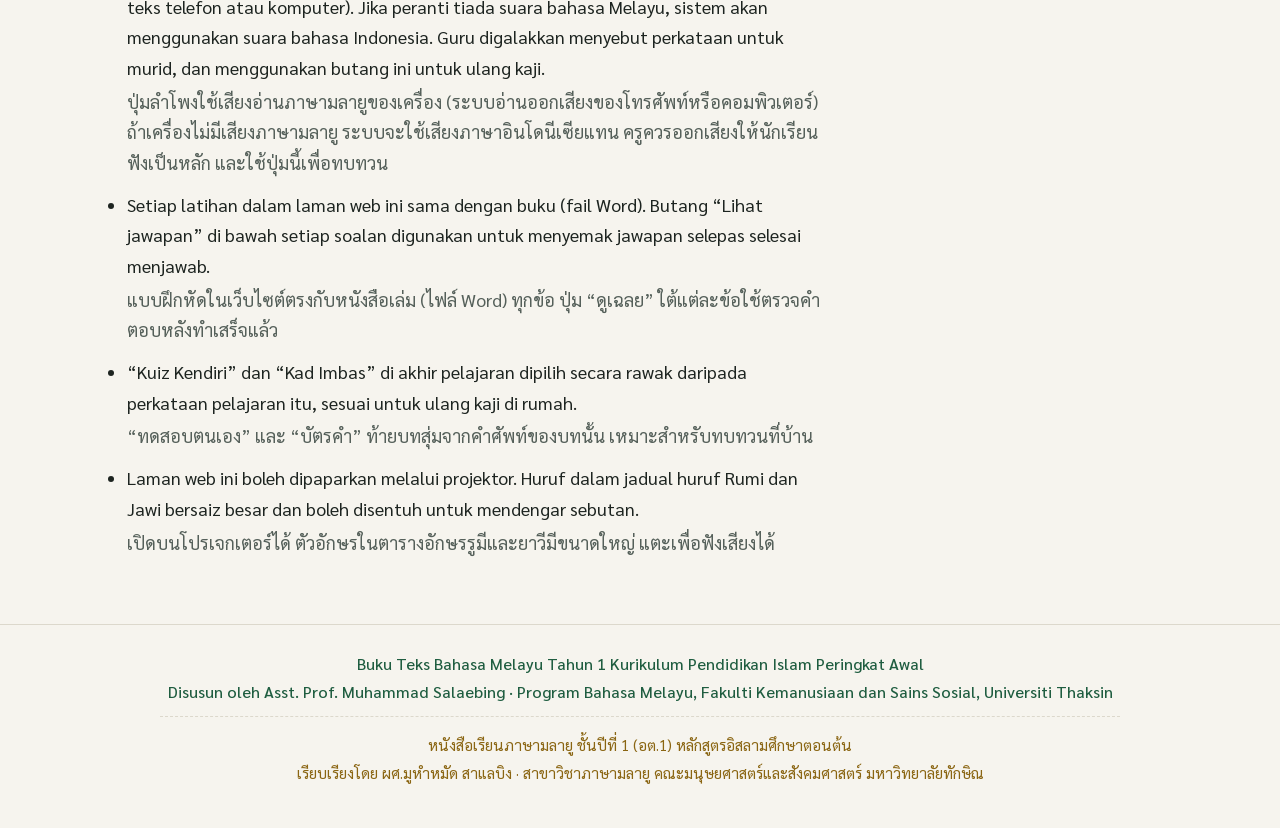
==== commit d38ff087: "ตัดภาษาไทยออกจากบรรทัดมลายูอีก 3 จุด และแยกสี/ฟอนต์ท้ายเว็บ Co-Authored-By: Claude Opus 5.5 <noreply" ====
--- a/index.html
+++ b/index.html
@@ -12,7 +12,7 @@
 <body>
 <a class="skip" href="#isi"><span class="bi"><span lang="ms">Langkau ke kandungan</span><span class="tr">ข้ามไปยังเนื้อหา</span></span></a>
 <header class="site-head">
-  <a class="brand" href="index.html"><span class="mark" aria-hidden="true"></span><span>Bahasa Melayu อต.1<small lang="ms">Pendidikan Islam Peringkat Awal</small><small>หลักสูตรอิสลามศึกษาตอนต้น</small></span></a>
+  <a class="brand" href="index.html"><span class="mark" aria-hidden="true"></span><span>Bahasa Melayu อต.1<small lang="ms">Kurikulum Pendidikan Islam Peringkat Awal</small><small>หลักสูตรอิสลามศึกษาตอนต้น</small></span></a>
   <nav aria-label="Menu utama · เมนูหลัก"><a href="index.html" aria-current="page"><span lang="ms">Laman Utama</span><small>หน้าแรก</small></a><a href="index.html#pelajaran"><span lang="ms">Pelajaran</span><small>บทเรียน</small></a><a href="glosari.html"><span lang="ms">Glosari</span><small>อภิธานศัพท์</small></a><a href="index.html#guru"><span lang="ms">Untuk Guru</span><small>สำหรับครู</small></a></nav>
 </header>
 <main id="isi">
@@ -47,7 +47,7 @@
 
 <section class="block" id="standard">
   <h2><span lang="ms">Standard dan Petunjuk</span><span class="h-th">มาตรฐานและตัวชี้วัด</span></h2>
-  <aside class="box"><p class="box-t"><span class="bi"><span lang="ms">Standard มย</span><span class="tr">มาตรฐาน มย</span></span></p><p lang="ms">Menggunakan proses mendengar, bertutur, membaca dan menulis serta memahami prinsip penggunaan bahasa Melayu untuk berkomunikasi, belajar, meningkatkan nilai kehidupan seharian dan mencari ilmu daripada sumber pembelajaran secara kreatif, serta mempunyai tabiat suka membaca.</p><p class="tr">ใช้กระบวนการฟัง พูด อ่าน เขียน เข้าใจหลักการในการใช้ภาษามลายูเพื่อการสื่อสาร การเรียนรู้ เพิ่มคุณค่าในการดำรงชีวิตประจำวันและศึกษาค้นคว้าความรู้จากแหล่งเรียนรู้อย่างสร้างสรรค์ และมีนิสัยรักการอ่าน</p></aside>
+  <aside class="box"><p class="box-t"><span class="bi"><span lang="ms">Standard Bahasa Melayu</span><span class="tr">มาตรฐาน มย</span></span></p><p lang="ms">Menggunakan proses mendengar, bertutur, membaca dan menulis serta memahami prinsip penggunaan bahasa Melayu untuk berkomunikasi, belajar, meningkatkan nilai kehidupan seharian dan mencari ilmu daripada sumber pembelajaran secara kreatif, serta mempunyai tabiat suka membaca.</p><p class="tr">ใช้กระบวนการฟัง พูด อ่าน เขียน เข้าใจหลักการในการใช้ภาษามลายูเพื่อการสื่อสาร การเรียนรู้ เพิ่มคุณค่าในการดำรงชีวิตประจำวันและศึกษาค้นคว้าความรู้จากแหล่งเรียนรู้อย่างสร้างสรรค์ และมีนิสัยรักการอ่าน</p></aside>
   <div class="tbl"><table class="map"><thead><tr><th><span class="bi"><span lang="ms">Kod</span><span class="tr">รหัส</span></span></th><th><span class="bi"><span lang="ms">Petunjuk Tahun 1</span><span class="tr">ตัวชี้วัดชั้นปีที่ 1</span></span></th><th><span class="bi"><span lang="ms">Pelajaran</span><span class="tr">บทที่</span></span></th></tr></thead><tbody><tr><td class="code">อต.1/1</td><td><span lang="ms">Mendengar sebutan huruf konsonan dan huruf vokal bahasa Melayu</span><span class="td-th">ฟังการออกเสียง พยัญชนะและสระภาษามลายู</span></td><td><a href="pelajaran/01.html">1</a> <a href="pelajaran/02.html">2</a> <a href="pelajaran/03.html">3</a> <a href="pelajaran/05.html">5</a></td></tr><tr><td class="code">อต.1/2</td><td><span lang="ms">Menyebut huruf konsonan dan huruf vokal bahasa Melayu yang didengar</span><span class="td-th">บอกพยัญชนะ สระภาษามลายูจากการฟัง</span></td><td><a href="pelajaran/01.html">1</a> <a href="pelajaran/02.html">2</a> <a href="pelajaran/03.html">3</a></td></tr><tr><td class="code">อต.1/3</td><td><span lang="ms">Membaca dan menulis huruf konsonan, huruf vokal, suku kata dan perkataan bahasa Melayu yang ditetapkan</span><span class="td-th">อ่านและเขียน พยัญชนะ สระ พยางค์ และคำศัพท์ภาษามลายูที่กำหนด</span></td><td><a href="pelajaran/02.html">2</a> <a href="pelajaran/03.html">3</a> <a href="pelajaran/04.html">4</a> <a href="pelajaran/05.html">5</a> <a href="pelajaran/06.html">6</a> <a href="pelajaran/07.html">7</a> <a href="pelajaran/08.html">8</a> <a href="pelajaran/09.html">9</a></td></tr><tr><td class="code">อต.1/4</td><td><span lang="ms">Memadankan huruf besar dan huruf kecil bahasa Melayu yang ditetapkan</span><span class="td-th">จับคู่ตัวพยัญชนะมลายูพิมพ์ใหญ่และพิมพ์เล็กที่กำหนด</span></td><td><a href="pelajaran/01.html">1</a></td></tr><tr><td class="code">อต.1/5</td><td><span lang="ms">Bertutur secara bersoal jawab menggunakan huruf, suku kata dan perkataan bahasa Melayu yang ditetapkan</span><span class="td-th">พูดโต้ตอบพยัญชนะ พยางค์ และคำศัพท์ภาษามลายูที่กำหนด</span></td><td><a href="pelajaran/03.html">3</a> <a href="pelajaran/04.html">4</a> <a href="pelajaran/05.html">5</a> <a href="pelajaran/06.html">6</a> <a href="pelajaran/07.html">7</a> <a href="pelajaran/08.html">8</a> <a href="pelajaran/09.html">9</a></td></tr><tr><td class="code">อต.1/6</td><td><span lang="ms">Menghargai penggunaan bahasa Melayu yang ditetapkan</span><span class="td-th">เห็นคุณค่าการใช้ภาษามลายูที่กำหนด</span></td><td><a href="pelajaran/01.html">1</a> <a href="pelajaran/02.html">2</a> <a href="pelajaran/04.html">4</a> <a href="pelajaran/06.html">6</a> <a href="pelajaran/07.html">7</a> <a href="pelajaran/08.html">8</a> <a href="pelajaran/09.html">9</a></td></tr></tbody></table></div>
 </section>
 
@@ -62,10 +62,14 @@
 </section>
 </main>
 <footer class="site-foot">
-  <p lang="ms">Buku Teks Bahasa Melayu Tahun 1 (อต.1) Kurikulum Pendidikan Islam Peringkat Awal</p>
-  <p lang="ms">Disusun oleh Asst. Prof. Muhammad Salaebing · Program Bahasa Melayu, Fakulti Kemanusiaan dan Sains Sosial, Universiti Thaksin</p>
-  <p class="foot-th">หนังสือเรียนภาษามลายู ชั้นปีที่ 1 (อต.1) หลักสูตรอิสลามศึกษาตอนต้น</p>
-  <p>เรียบเรียงโดย ผศ.มูหำหมัด สาแลบิง · สาขาวิชาภาษามลายู คณะมนุษยศาสตร์และสังคมศาสตร์ มหาวิทยาลัยทักษิณ</p>
+  <div class="foot-ms" lang="ms">
+    <p>Buku Teks Bahasa Melayu Tahun 1 Kurikulum Pendidikan Islam Peringkat Awal</p>
+    <p>Disusun oleh Asst. Prof. Muhammad Salaebing · Program Bahasa Melayu, Fakulti Kemanusiaan dan Sains Sosial, Universiti Thaksin</p>
+  </div>
+  <div class="foot-th">
+    <p>หนังสือเรียนภาษามลายู ชั้นปีที่ 1 (อต.1) หลักสูตรอิสลามศึกษาตอนต้น</p>
+    <p>เรียบเรียงโดย ผศ.มูหำหมัด สาแลบิง · สาขาวิชาภาษามลายู คณะมนุษยศาสตร์และสังคมศาสตร์ มหาวิทยาลัยทักษิณ</p>
+  </div>
 </footer>
 <script src="assets/app.js"></script>
 <script data-goatcounter="https://buku-bm-at1.goatcounter.com/count" async src="//gc.zgo.at/count.js"></script>
--- a/assets/style.css
+++ b/assets/style.css
@@ -83,7 +83,9 @@
 .guru li p.tr { margin: .2rem 0 .7rem; }
 .td-th { display: block; color: var(--ink-soft); font-size: .95em; }
 .sc-th { display: block; font-size: .6em; color: var(--ink-soft); }
-.foot-th { margin-top: .8rem !important; }
+.site-foot .foot-ms p { font: 500 1rem/1.5 var(--f-head); color: var(--green); }
+.site-foot .foot-th { margin-top: .8rem; padding-top: .8rem; border-top: 1px dashed var(--line); max-width: 60rem; margin-left: auto; margin-right: auto; }
+.site-foot .foot-th p { font: 400 .95rem/1.6 var(--f-body); color: var(--gold); }
 main { max-width: 1100px; margin: 0 auto; padding: 1.5rem 16px 3rem; }
 .site-foot { border-top: 1px solid var(--line); padding: 1.5rem 16px 2.5rem; text-align: center; color: var(--ink-soft); font-size: .95rem; }
 .site-foot p { margin: .2rem 0; }
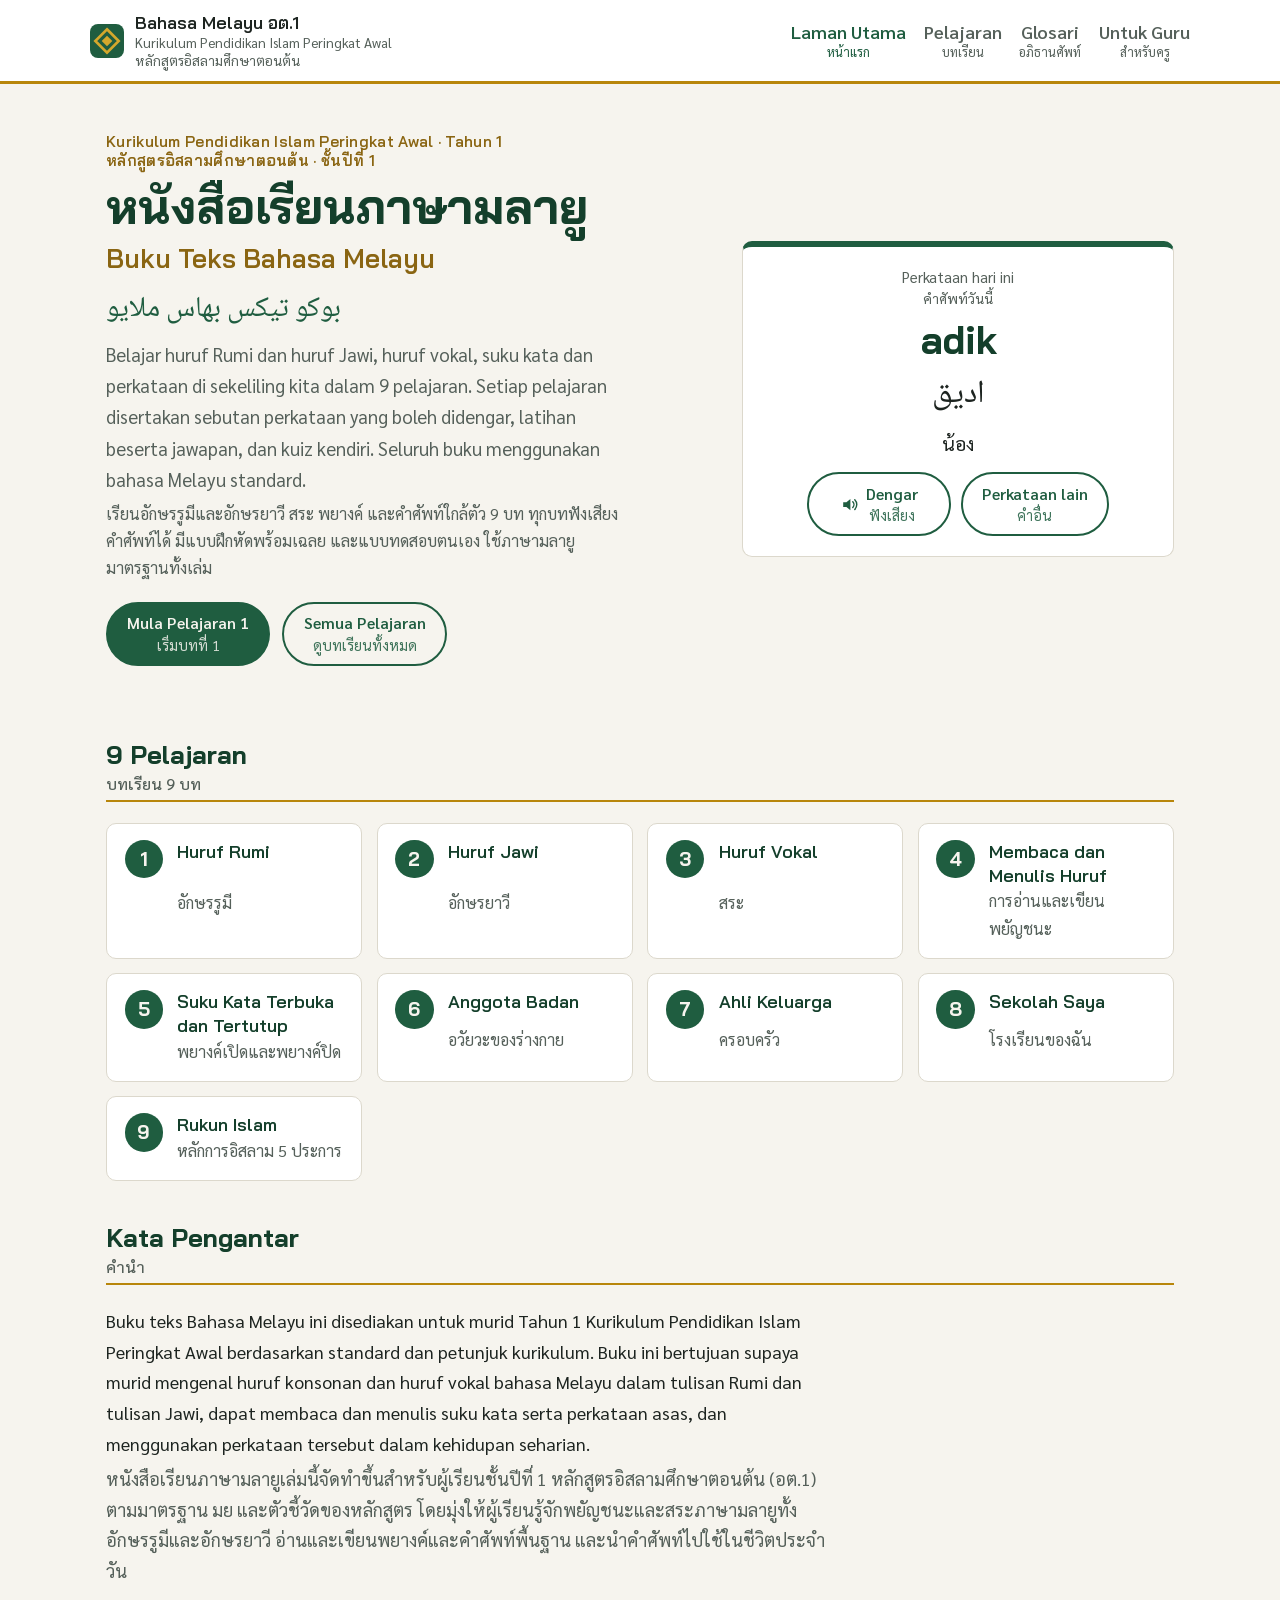
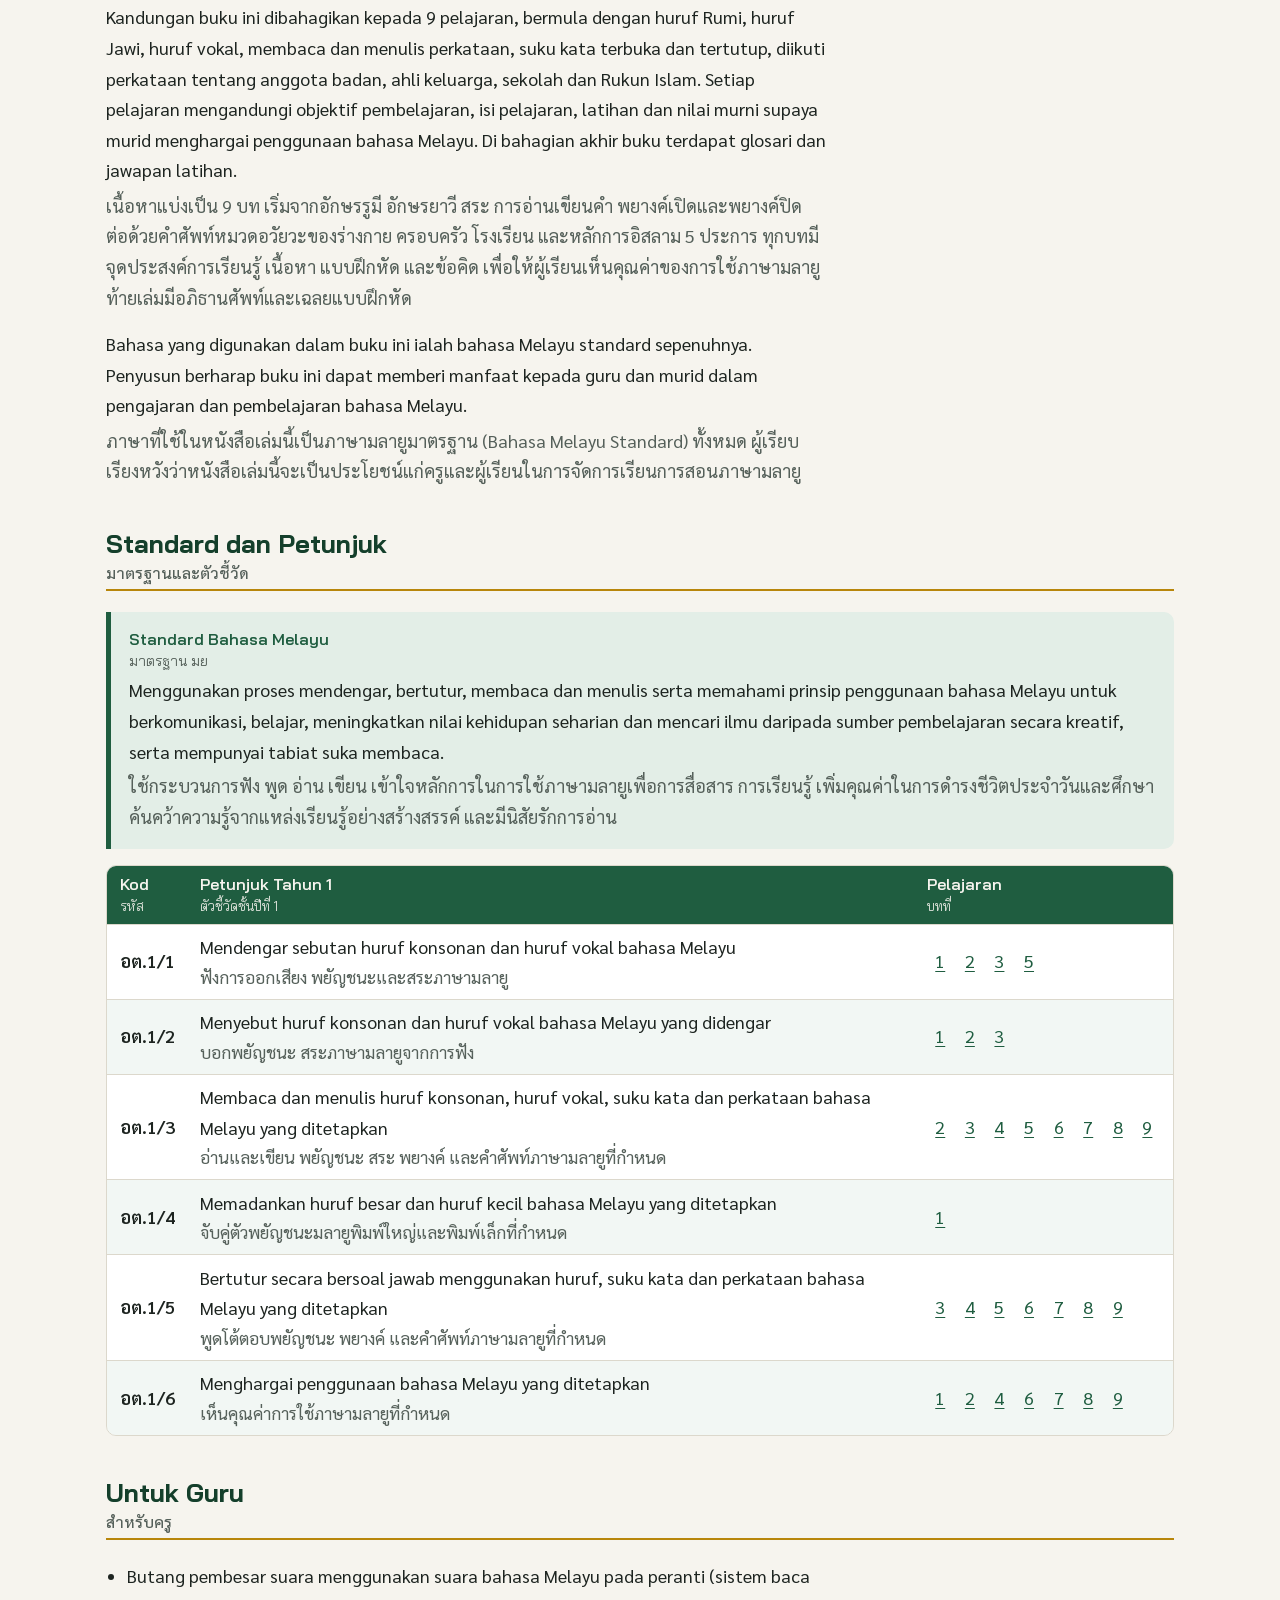
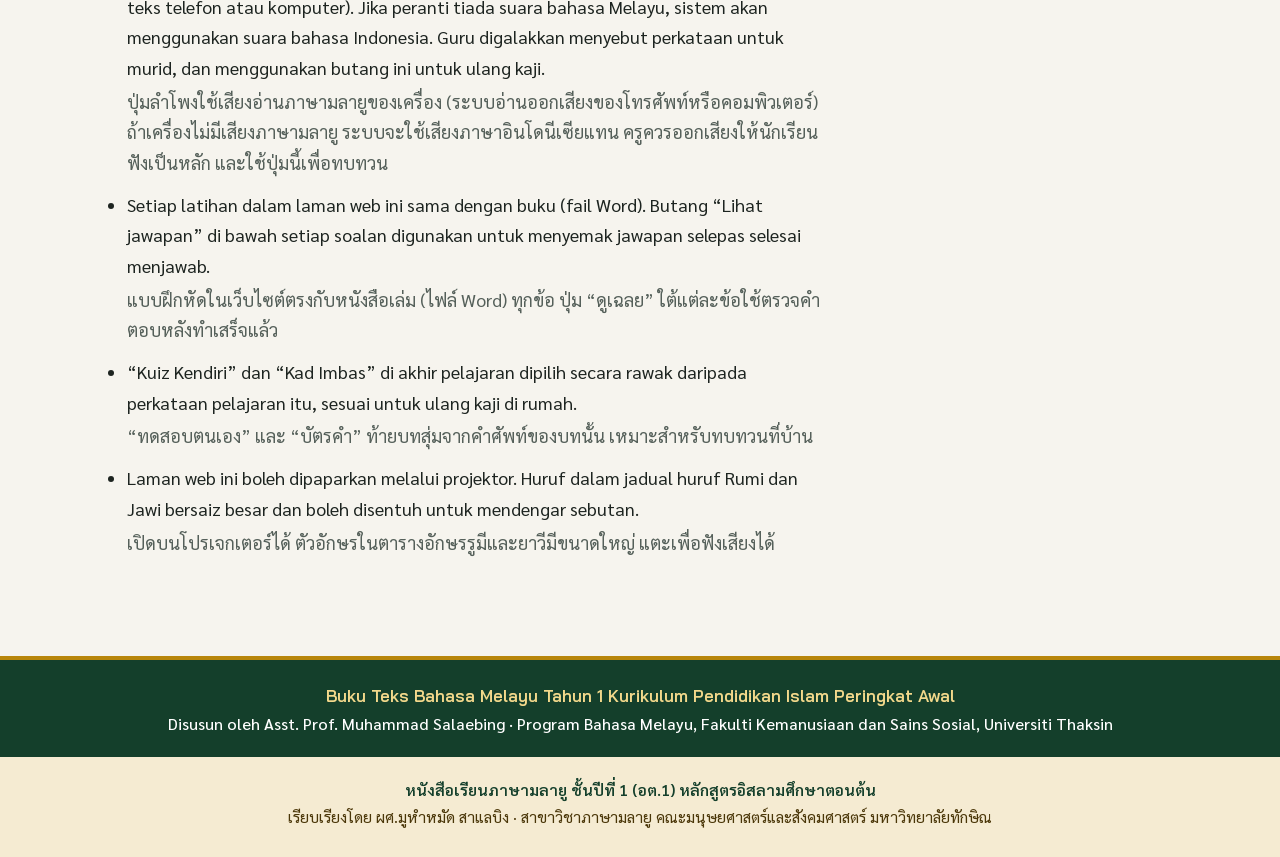
==== commit 9e4d0ae3: "SEO: ชื่อหน้าและคำอธิบายสองภาษา, canonical, Open Graph, schema.org, sitemap.xml, รูปสำหรับแชร์ Co-Au" ====
--- a/index.html
+++ b/index.html
@@ -3,8 +3,22 @@
 <head>
 <meta charset="utf-8">
 <meta name="viewport" content="width=device-width, initial-scale=1">
-<title>หนังสือเรียนภาษามลายู อต.1 — Buku Teks Bahasa Melayu Tahun 1</title>
-<meta name="description" content="หนังสือเรียนภาษามลายู ชั้นปีที่ 1 หลักสูตรอิสลามศึกษาตอนต้น พร้อมเสียงคำศัพท์ แบบฝึกหัด และแบบทดสอบตนเอง">
+<title>Buku Teks Bahasa Melayu Tahun 1 · หนังสือเรียนภาษามลายู อต.1 — Kurikulum Pendidikan Islam Peringkat Awal · หลักสูตรอิสลามศึกษาตอนต้น</title>
+<meta name="description" content="Buku teks Bahasa Melayu Tahun 1 dalam tulisan Rumi dan Jawi: 9 pelajaran, sebutan audio, latihan, kuiz dan PDF. หนังสือเรียนภาษามลายู ชั้นปีที่ 1 (อต.1) หลักสูตรอิสลามศึกษาตอนต้น อักษรรูมีและยาวี 9 บท พร้อมเสียงอ่าน แบบฝึกหัด แบบทดสอบ และ PDF">
+<link rel="canonical" href="https://salaebing-bahasa.github.io/buku-bm-at1/">
+<meta name="author" content="Muhammad Salaebing (ผศ.มูหำหมัด สาแลบิง)">
+<meta property="og:type" content="website">
+<meta property="og:site_name" content="Buku Teks Bahasa Melayu Tahun 1 · หนังสือเรียนภาษามลายู อต.1">
+<meta property="og:title" content="Buku Teks Bahasa Melayu Tahun 1 · หนังสือเรียนภาษามลายู อต.1 — Kurikulum Pendidikan Islam Peringkat Awal · หลักสูตรอิสลามศึกษาตอนต้น">
+<meta property="og:description" content="Buku teks Bahasa Melayu Tahun 1 dalam tulisan Rumi dan Jawi: 9 pelajaran, sebutan audio, latihan, kuiz dan PDF. หนังสือเรียนภาษามลายู ชั้นปีที่ 1 (อต.1) หลักสูตรอิสลามศึกษาตอนต้น อักษรรูมีและยาวี 9 บท พร้อมเสียงอ่าน แบบฝึกหัด แบบทดสอบ และ PDF">
+<meta property="og:url" content="https://salaebing-bahasa.github.io/buku-bm-at1/">
+<meta property="og:image" content="https://salaebing-bahasa.github.io/buku-bm-at1/assets/share.png">
+<meta property="og:image:width" content="1200">
+<meta property="og:image:height" content="630">
+<meta property="og:locale" content="th_TH">
+<meta property="og:locale:alternate" content="ms_MY">
+<meta name="twitter:card" content="summary_large_image">
+<script type="application/ld+json">{"@context":"https://schema.org","@type":"Book","name":"Buku Teks Bahasa Melayu Tahun 1","alternateName":"หนังสือเรียนภาษามลายู อต.1","url":"https://salaebing-bahasa.github.io/buku-bm-at1/","inLanguage":["ms","th"],"author":{"@type":"Person","name":"Muhammad Salaebing","alternateName":"ผศ.มูหำหมัด สาแลบิง","jobTitle":"Assistant Professor","affiliation":{"@type":"CollegeOrUniversity","name":"Thaksin University","alternateName":"มหาวิทยาลัยทักษิณ"}},"educationalLevel":"Tahun 1 (อต.1)","audience":{"@type":"EducationalAudience","educationalRole":"student"},"isAccessibleForFree":true,"description":"Buku teks Bahasa Melayu Tahun 1, Kurikulum Pendidikan Islam Peringkat Awal · หนังสือเรียนภาษามลายู ชั้นปีที่ 1 หลักสูตรอิสลามศึกษาตอนต้น","hasPart":[{"@type":"LearningResource","position":1,"name":"Huruf Rumi (อักษรรูมี)","url":"https://salaebing-bahasa.github.io/buku-bm-at1/pelajaran/01.html"},{"@type":"LearningResource","position":2,"name":"Huruf Jawi (อักษรยาวี)","url":"https://salaebing-bahasa.github.io/buku-bm-at1/pelajaran/02.html"},{"@type":"LearningResource","position":3,"name":"Huruf Vokal (สระ)","url":"https://salaebing-bahasa.github.io/buku-bm-at1/pelajaran/03.html"},{"@type":"LearningResource","position":4,"name":"Membaca dan Menulis Huruf (การอ่านและเขียนพยัญชนะ)","url":"https://salaebing-bahasa.github.io/buku-bm-at1/pelajaran/04.html"},{"@type":"LearningResource","position":5,"name":"Suku Kata Terbuka dan Tertutup (พยางค์เปิดและพยางค์ปิด)","url":"https://salaebing-bahasa.github.io/buku-bm-at1/pelajaran/05.html"},{"@type":"LearningResource","position":6,"name":"Anggota Badan (อวัยวะของร่างกาย)","url":"https://salaebing-bahasa.github.io/buku-bm-at1/pelajaran/06.html"},{"@type":"LearningResource","position":7,"name":"Ahli Keluarga (ครอบครัว)","url":"https://salaebing-bahasa.github.io/buku-bm-at1/pelajaran/07.html"},{"@type":"LearningResource","position":8,"name":"Sekolah Saya (โรงเรียนของฉัน)","url":"https://salaebing-bahasa.github.io/buku-bm-at1/pelajaran/08.html"},{"@type":"LearningResource","position":9,"name":"Rukun Islam (หลักการอิสลาม 5 ประการ)","url":"https://salaebing-bahasa.github.io/buku-bm-at1/pelajaran/09.html"}]}</script>
 <link rel="preconnect" href="https://fonts.googleapis.com"><link rel="preconnect" href="https://fonts.gstatic.com" crossorigin><link href="https://fonts.googleapis.com/css2?family=Bai+Jamjuree:wght@500;600;700&family=Noto+Naskh+Arabic:wght@400;600&family=Sarabun:ital,wght@0,400;0,600;1,400&display=swap" rel="stylesheet">
 <link rel="stylesheet" href="assets/style.css">
 <link rel="icon" href="assets/favicon.svg" type="image/svg+xml">
--- a/assets/style.css
+++ b/assets/style.css
@@ -83,12 +83,16 @@
 .guru li p.tr { margin: .2rem 0 .7rem; }
 .td-th { display: block; color: var(--ink-soft); font-size: .95em; }
 .sc-th { display: block; font-size: .6em; color: var(--ink-soft); }
-.site-foot .foot-ms p { font: 500 1rem/1.5 var(--f-head); color: var(--green); }
-.site-foot .foot-th { margin-top: .8rem; padding-top: .8rem; border-top: 1px dashed var(--line); max-width: 60rem; margin-left: auto; margin-right: auto; }
-.site-foot .foot-th p { font: 400 .95rem/1.6 var(--f-body); color: var(--gold); }
 main { max-width: 1100px; margin: 0 auto; padding: 1.5rem 16px 3rem; }
-.site-foot { border-top: 1px solid var(--line); padding: 1.5rem 16px 2.5rem; text-align: center; color: var(--ink-soft); font-size: .95rem; }
-.site-foot p { margin: .2rem 0; }
+/* ท้ายเว็บ: แถบมลายู (เขียวเข้ม) + แถบไทย (ทองอ่อน) */
+.site-foot { margin-top: 2rem; text-align: center; border-top: 4px solid #B8860B; }
+.site-foot p { margin: .15rem 0; }
+.site-foot .foot-ms { background: #143F2B; color: #FFFFFF; padding: 1.3rem 16px 1.1rem; }
+.site-foot .foot-ms p { font: 500 1rem/1.55 var(--f-head); color: #FFFFFF; }
+.site-foot .foot-ms p:first-child { font-weight: 600; font-size: 1.05rem; color: #F2D88B; }
+.site-foot .foot-th { background: #F5EBD2; padding: 1.1rem 16px 1.6rem; }
+.site-foot .foot-th p { font: 400 .98rem/1.6 var(--f-body); color: #4A3608; }
+.site-foot .foot-th p:first-child { font-weight: 600; color: #143F2B; }
 
 /* ปุ่ม */
 .btn, .btn-ghost { display: inline-flex; align-items: center; gap: .45rem; border-radius: 999px; padding: .55rem 1.2rem; font: 600 1rem var(--f-body); text-decoration: none; cursor: pointer; border: 2px solid var(--green); }
@@ -146,6 +150,7 @@
 .box.note, .box.nilai { background: var(--gold-soft); border-left-color: var(--gold-line); }
 .box.note .box-t, .box.nilai .box-t { color: var(--gold); }
 .box.nilai { margin-top: 2.2rem; }
+.box.nilai .nilai-th { margin-top: .45rem; }
 
 /* ตาราง */
 .tbl { overflow-x: auto; margin: .8rem 0; border: 1px solid var(--line); border-radius: var(--radius); background: var(--surface); }
@@ -254,12 +259,25 @@
   td, th { padding: .4rem .55rem; }
   td.big { font-size: 1.5rem; }
 }
+.dl { margin-top: .9rem; }
+.dl svg { width: 1.2em; height: 1.2em; }
 @media print {
-  .site-head nav, .say, .say-long, .kuiz, #kad, .pager, .site-foot { display: none; }
-  .ans p { display: block; }
-  body { background: #fff; }
+  @page { size: A4; margin: 14mm 14mm 16mm; }
+  :root { --paper: #fff; --surface: #fff; }
+  .site-head nav, .say, .say-long, .kuiz, #kad, .pager, .site-foot, .skip, .crumb, .dl, .hint, .ans { display: none !important; }
+  body { background: #fff; font-size: 11.5pt; }
+  .site-head { padding: 0 0 .4rem; }
+  main { padding: .8rem 0 0; max-width: none; }
+  .unit-head h1 { font-size: 24pt; }
+  .sec { margin-top: 1.2rem; }
+  .sec > h3, h4 { break-after: avoid; }
+  .box, tr, .tile, .dialog, .reading, .pantun, .latihan > li, .vocab tr { break-inside: avoid; }
+  .tbl { overflow: visible; }
+  .unit-cards a, .tile { transform: none; }
+  * { -webkit-print-color-adjust: exact; print-color-adjust: exact; }
 }
 @media (max-width: 480px) {
-  .site-head nav { gap: .9rem; width: 100%; justify-content: space-between; }
-  .site-head nav a { font-size: .95rem; }
-}
+  .site-head nav { display: grid; grid-template-columns: repeat(4, 1fr); gap: .3rem; width: 100%; }
+  .site-head nav a { font-size: .9rem; text-align: center; }
+  .site-head nav a small { font-size: .72rem; }
+}
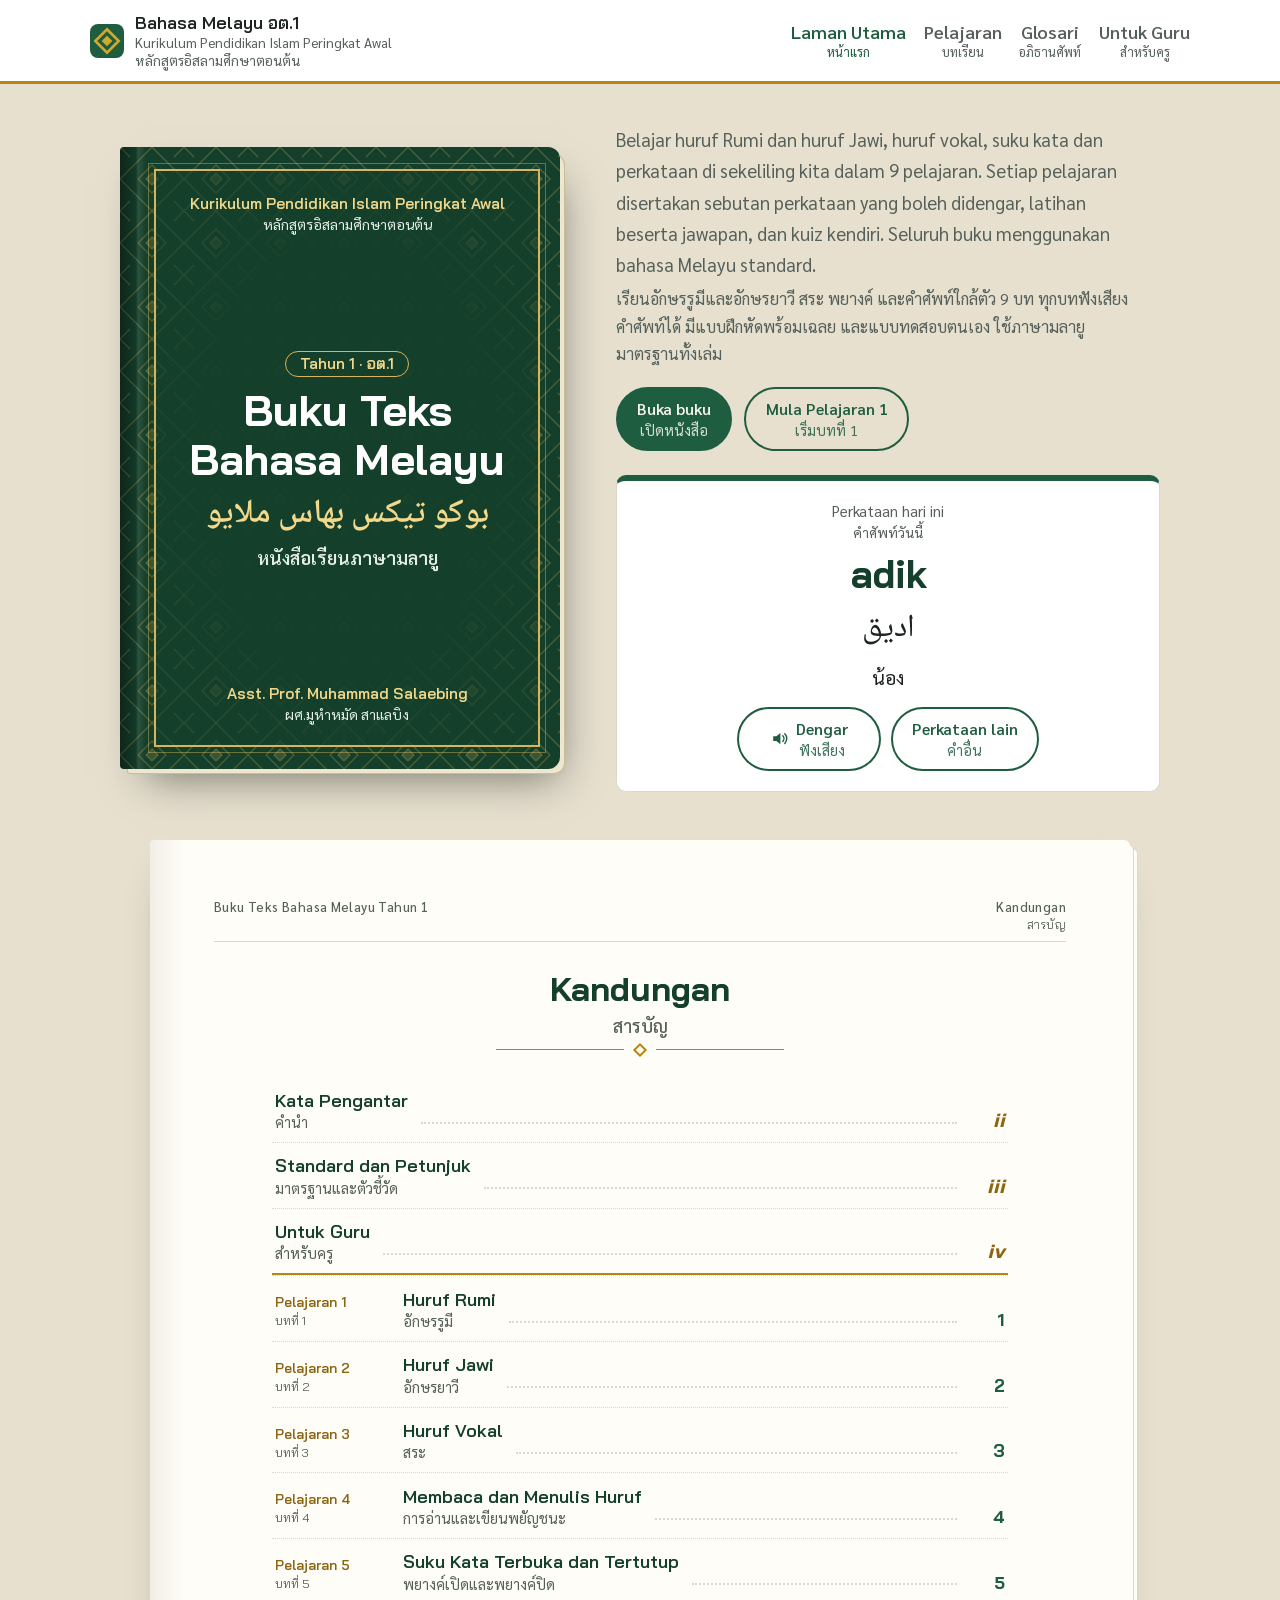
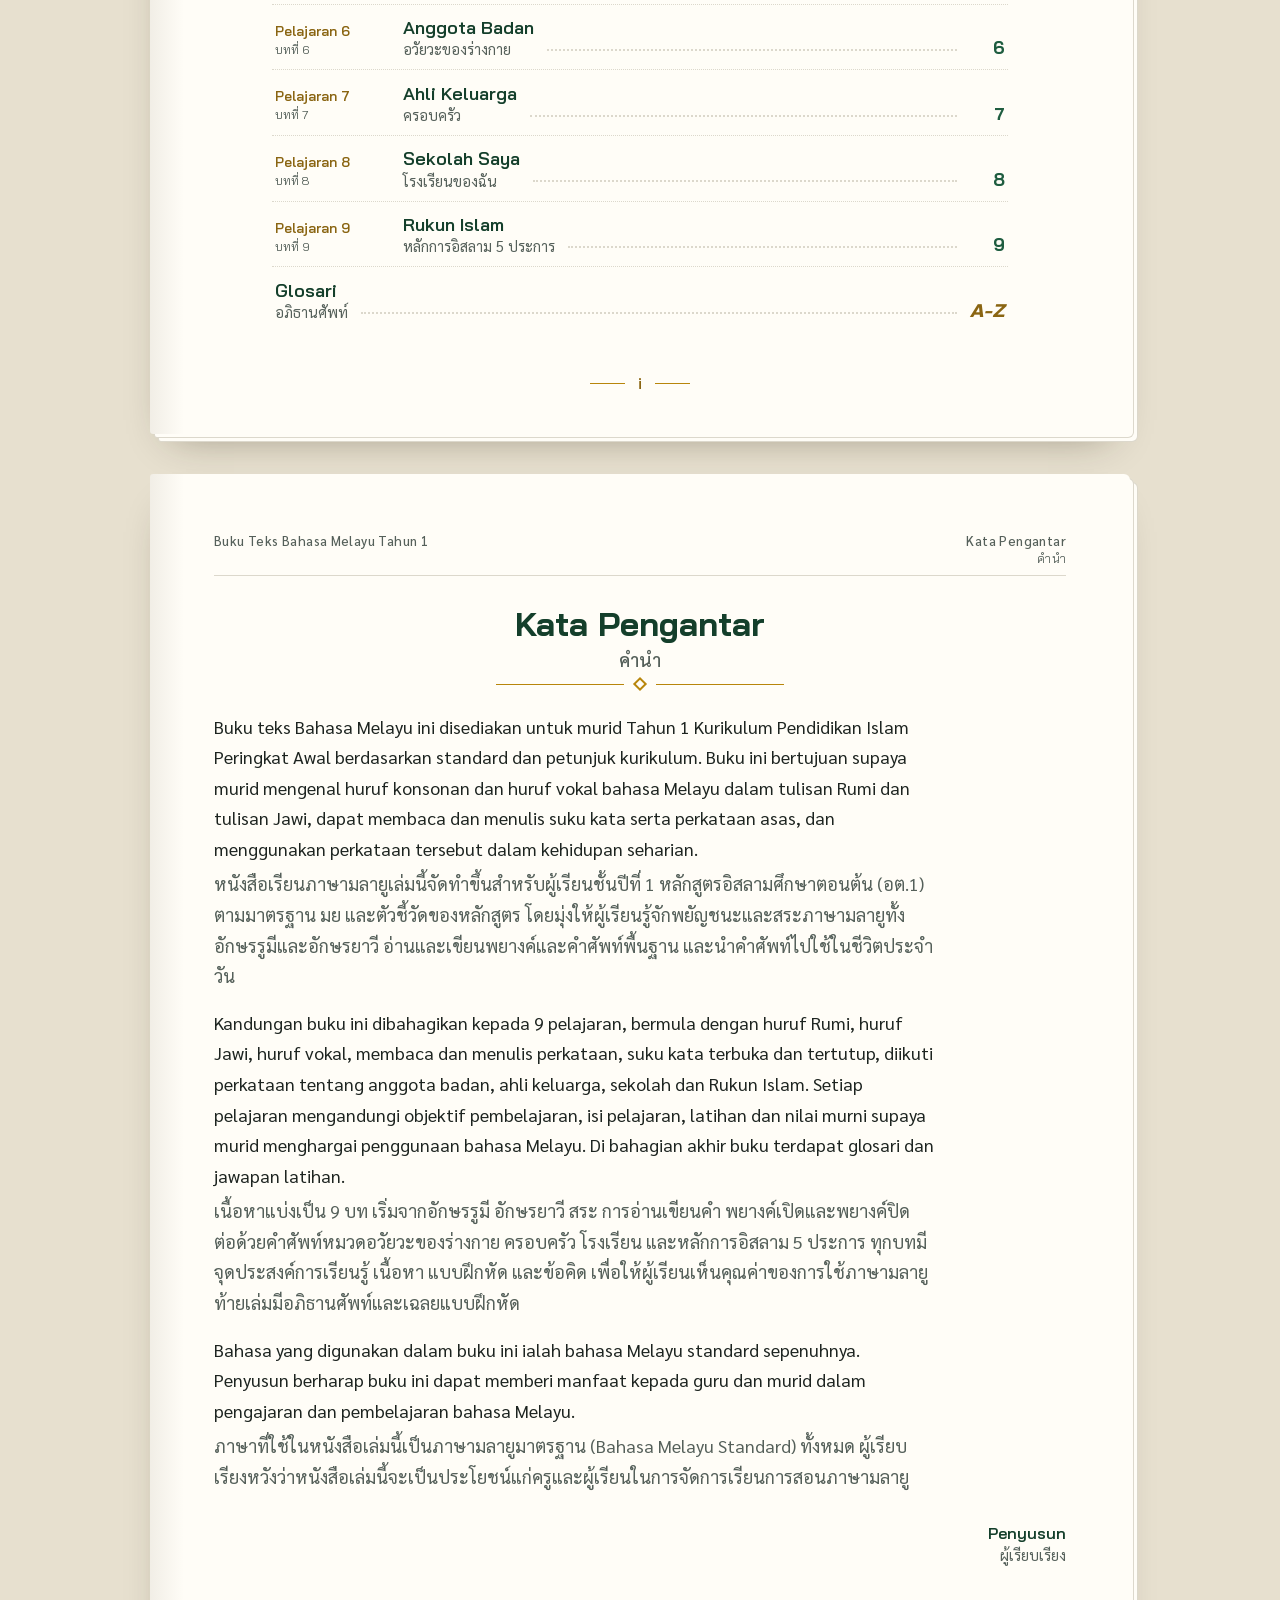
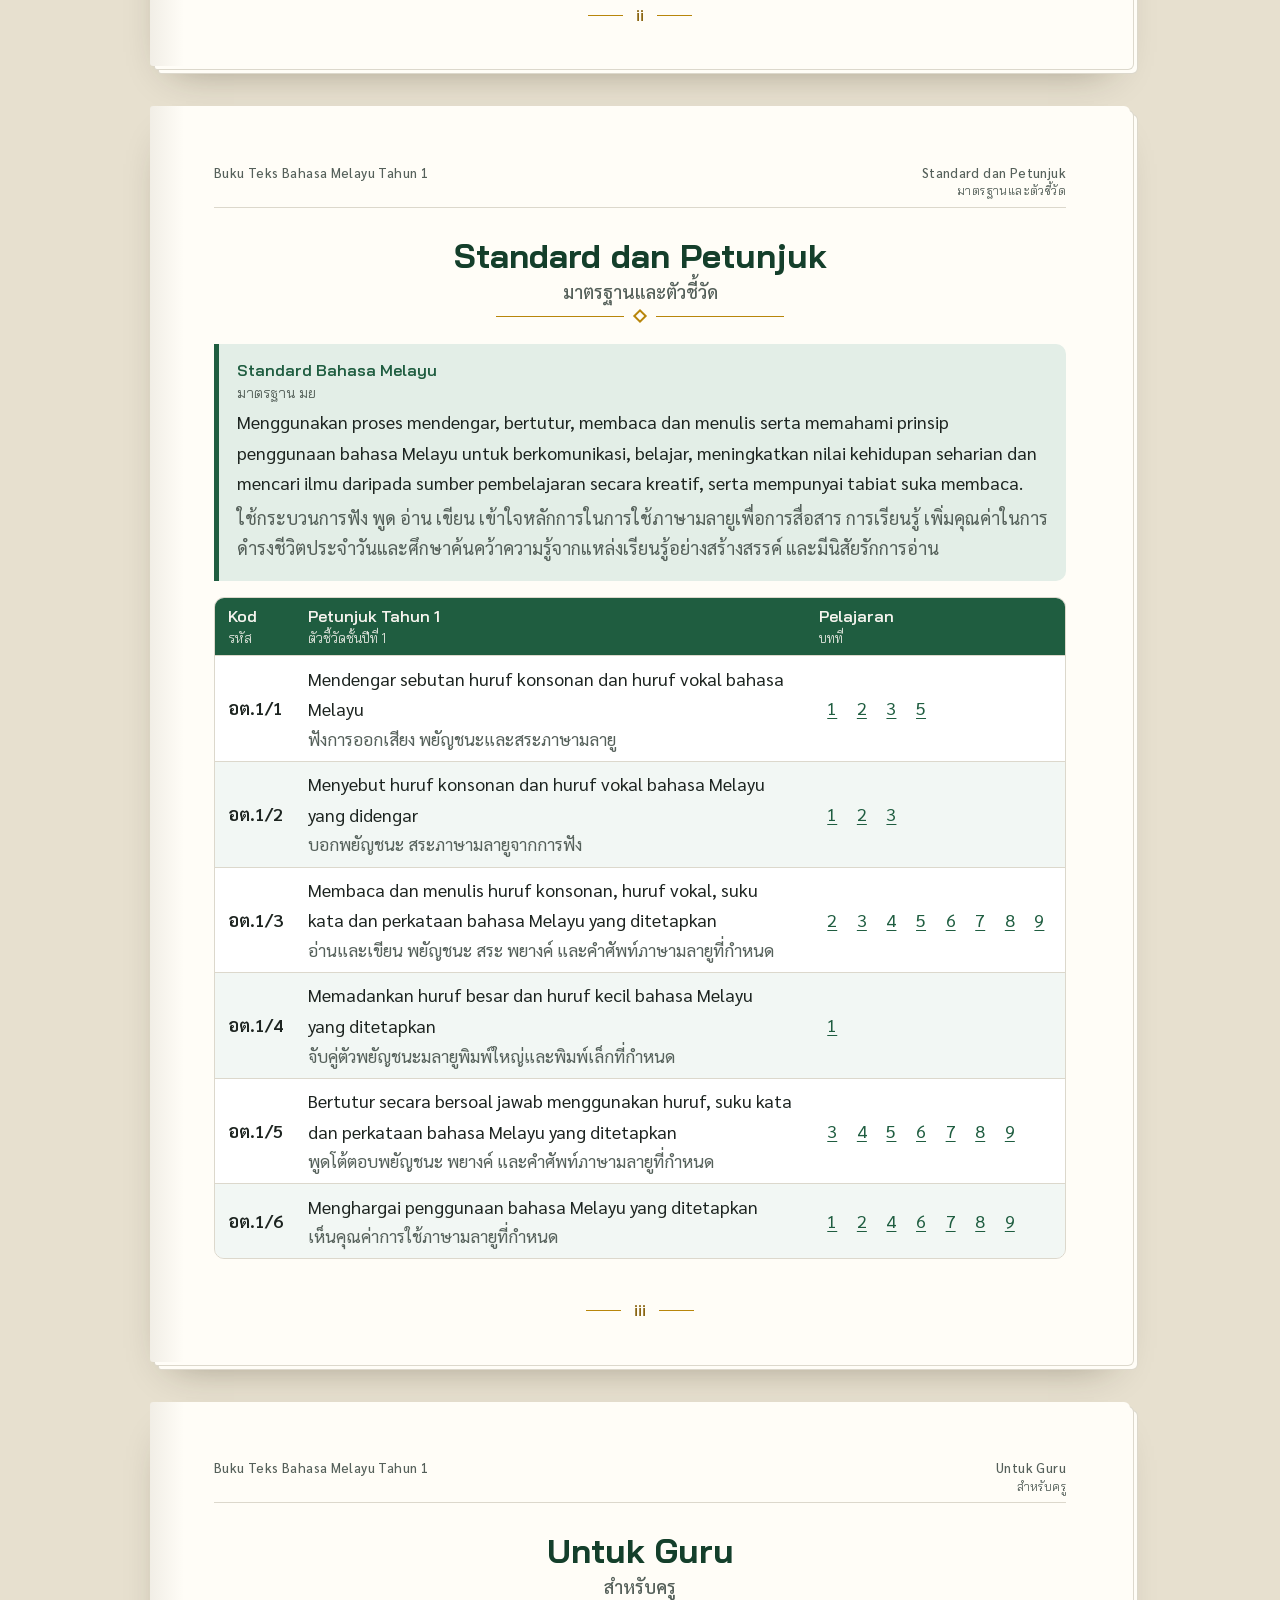
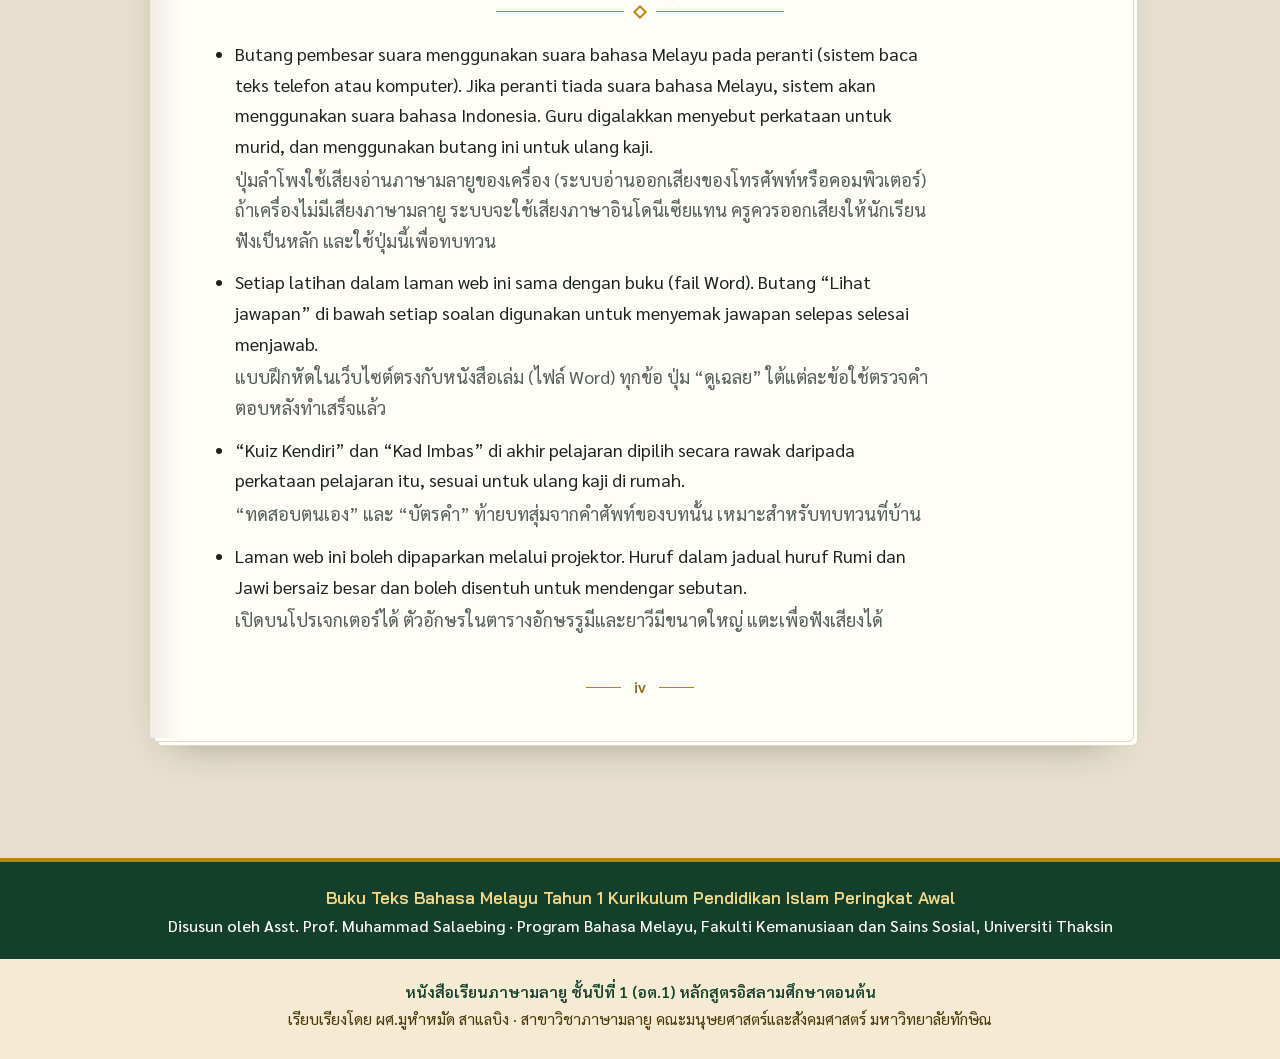
==== commit 71ab30c9: "ออกแบบเว็บให้เป็นแบบหนังสือ: ปก สารบัญ แผ่นกระดาษ หน้าเปิดบท มุมกระดาษ ปัดเปลี่ยนบท Co-Authored-By: " ====
--- a/index.html
+++ b/index.html
@@ -31,49 +31,71 @@
 </header>
 <main id="isi">
 
-<section class="hero">
-  <div class="hero-text">
-    <p class="kicker"><span lang="ms">Kurikulum Pendidikan Islam Peringkat Awal · Tahun 1</span><br>หลักสูตรอิสลามศึกษาตอนต้น · ชั้นปีที่ 1</p>
-    <h1>หนังสือเรียนภาษามลายู<span class="ms-title">Buku Teks Bahasa Melayu</span></h1>
-    <p class="jw jw-title" lang="ms-Arab" dir="rtl">بوکو تيکس بهاس ملايو</p>
+<section class="cover-wrap">
+  <div class="cover">
+    <div class="cv-frame">
+      <p class="cv-top"><span lang="ms">Kurikulum Pendidikan Islam Peringkat Awal</span><span class="cv-th">หลักสูตรอิสลามศึกษาตอนต้น</span></p>
+      <div class="cv-mid">
+        <p class="cv-year"><span lang="ms">Tahun 1</span> · อต.1</p>
+        <h1><span lang="ms">Buku Teks<br>Bahasa Melayu</span></h1>
+        <p class="cv-jw" lang="ms-Arab" dir="rtl">بوکو تيکس بهاس ملايو</p>
+        <p class="cv-th-title">หนังสือเรียนภาษามลายู</p>
+      </div>
+      <p class="cv-author"><span lang="ms">Asst. Prof. Muhammad Salaebing</span><span class="cv-th">ผศ.มูหำหมัด สาแลบิง</span></p>
+    </div>
+  </div>
+  <div class="cover-side">
     <div class="dw lede"><p lang="ms">Belajar huruf Rumi dan huruf Jawi, huruf vokal, suku kata dan perkataan di sekeliling kita dalam 9 pelajaran. Setiap pelajaran disertakan sebutan perkataan yang boleh didengar, latihan beserta jawapan, dan kuiz kendiri. Seluruh buku menggunakan bahasa Melayu standard.</p><p class="tr">เรียนอักษรรูมีและอักษรยาวี สระ พยางค์ และคำศัพท์ใกล้ตัว 9 บท ทุกบทฟังเสียงคำศัพท์ได้ มีแบบฝึกหัดพร้อมเฉลย และแบบทดสอบตนเอง ใช้ภาษามลายูมาตรฐานทั้งเล่ม</p></div>
-    <div class="actions"><a class="btn" href="pelajaran/01.html"><span class="bi"><span lang="ms">Mula Pelajaran 1</span><span class="tr">เริ่มบทที่ 1</span></span></a><a class="btn-ghost" href="#pelajaran"><span class="bi"><span lang="ms">Semua Pelajaran</span><span class="tr">ดูบทเรียนทั้งหมด</span></span></a></div>
+    <div class="actions"><a class="btn" href="#pelajaran"><span class="bi"><span lang="ms">Buka buku</span><span class="tr">เปิดหนังสือ</span></span></a><a class="btn-ghost" href="pelajaran/01.html"><span class="bi"><span lang="ms">Mula Pelajaran 1</span><span class="tr">เริ่มบทที่ 1</span></span></a></div>
+    <figure class="word" aria-live="polite">
+      <p class="word-label"><span class="bi"><span lang="ms">Perkataan hari ini</span><span class="tr">คำศัพท์วันนี้</span></span></p>
+      <p class="w-ms" id="w-ms">—</p>
+      <p class="w-jw jw" id="w-jw" lang="ms-Arab" dir="rtl"></p>
+      <p class="w-th" id="w-th"></p>
+      <div class="word-foot"><button type="button" class="btn-ghost" id="w-say"><svg viewBox="0 0 24 24" aria-hidden="true"><path d="M4 9h4l5-4v14l-5-4H4z" fill="currentColor"/><path d="M16 8.5a5 5 0 0 1 0 7M18.5 6a8.5 8.5 0 0 1 0 12" fill="none" stroke="currentColor" stroke-width="1.8" stroke-linecap="round"/></svg><span><span class="bi"><span lang="ms">Dengar</span><span class="tr">ฟังเสียง</span></span></span></button><button type="button" class="btn-ghost" id="w-next"><span class="bi"><span lang="ms">Perkataan lain</span><span class="tr">คำอื่น</span></span></button></div>
+    </figure>
   </div>
-  <figure class="word" aria-live="polite">
-    <p class="word-label"><span class="bi"><span lang="ms">Perkataan hari ini</span><span class="tr">คำศัพท์วันนี้</span></span></p>
-    <p class="w-ms" id="w-ms">—</p>
-    <p class="w-jw jw" id="w-jw" lang="ms-Arab" dir="rtl"></p>
-    <p class="w-th" id="w-th"></p>
-    <div class="word-foot"><button type="button" class="btn-ghost" id="w-say"><svg viewBox="0 0 24 24" aria-hidden="true"><path d="M4 9h4l5-4v14l-5-4H4z" fill="currentColor"/><path d="M16 8.5a5 5 0 0 1 0 7M18.5 6a8.5 8.5 0 0 1 0 12" fill="none" stroke="currentColor" stroke-width="1.8" stroke-linecap="round"/></svg><span><span class="bi"><span lang="ms">Dengar</span><span class="tr">ฟังเสียง</span></span></span></button><button type="button" class="btn-ghost" id="w-next"><span class="bi"><span lang="ms">Perkataan lain</span><span class="tr">คำอื่น</span></span></button></div>
-  </figure>
   <script type="application/json" id="words">[{"ms":"abang","jw":"ابڠ","th":"พี่ชาย","unit":7},{"ms":"adik","jw":"اديق","th":"น้อง","unit":7},{"ms":"ayah","jw":"ايه","th":"พ่อ","unit":7},{"ms":"azan","jw":"اذان","th":"การอะซาน (เรียกละหมาด)","unit":4},{"ms":"beg","jw":"بيݢ","th":"กระเป๋า","unit":8},{"ms":"bermula dengan","th":"ขึ้นต้นด้วย","unit":4},{"ms":"buku","jw":"بوکو","th":"หนังสือ","unit":4},{"ms":"dahi","jw":"داهي","th":"หน้าผาก","unit":5},{"ms":"datuk","jw":"داتوق","th":"ปู่ ตา","unit":7},{"ms":"doa","jw":"دعا","th":"ดุอาอ์ คำขอพร","unit":4},{"ms":"gigi","jw":"ݢيݢي","th":"ฟัน","unit":5},{"ms":"guru / cikgu","jw":"ݢورو / چيقݢو","th":"ครู","unit":8},{"ms":"haji","jw":"حاجي","th":"ฮัจญ์","unit":9},{"ms":"hidung","jw":"هيدوڠ","th":"จมูก","unit":5},{"ms":"ibu","jw":"ايبو","th":"แม่","unit":7},{"ms":"Islam","jw":"اسلام","th":"ศาสนาอิสลาม","unit":4},{"ms":"jari","jw":"جاري","th":"นิ้ว","unit":6},{"ms":"Kaabah","jw":"کعبه","th":"กะอ์บะฮ์","unit":4},{"ms":"kakak","jw":"کاکق","th":"พี่สาว","unit":7},{"ms":"kaki","jw":"کاکي","th":"เท้า ขา","unit":5},{"ms":"kelas","jw":"کلس","th":"ห้องเรียน ชั้นเรียน","unit":8},{"ms":"keluarga","jw":"کلوارݢ","th":"ครอบครัว","unit":7},{"ms":"kepala","jw":"کڤالا","th":"ศีรษะ หัว","unit":6},{"ms":"kerusi","jw":"کروسي","th":"เก้าอี้","unit":8},{"ms":"lima","jw":"ليما","th":"ห้า","unit":9},{"ms":"masjid","jw":"مسجد","th":"มัสยิด","unit":4},{"ms":"mata","jw":"مات","th":"ตา","unit":5},{"ms":"meja","jw":"ميجا","th":"โต๊ะ","unit":8},{"ms":"mulut","jw":"مولوت","th":"ปาก","unit":5},{"ms":"murid","jw":"موريد","th":"นักเรียน","unit":8},{"ms":"nabi","jw":"نبي","th":"นบี ศาสนทูต","unit":4},{"ms":"nenek","jw":"نينيق","th":"ย่า ยาย","unit":7},{"ms":"pensel","jw":"ڤينسيل","th":"ดินสอ","unit":8},{"ms":"perut","jw":"ڤروت","th":"ท้อง","unit":5},{"ms":"puasa","jw":"ڤواس","th":"การถือศีลอด","unit":9},{"ms":"Quran","jw":"قرءان","th":"อัลกุรอาน","unit":4},{"ms":"rambut","jw":"رمبوت","th":"ผม","unit":5},{"ms":"rukun","jw":"رکون","th":"หลักการ","unit":9},{"ms":"saya","jw":"ساي","th":"ฉัน ผม หนู","unit":7},{"ms":"sekolah","jw":"سکوله","th":"โรงเรียน","unit":8},{"ms":"solat","jw":"صلاة","th":"การละหมาด","unit":4},{"ms":"syahadah","jw":"شهادة","th":"การปฏิญาณตน","unit":9},{"ms":"tangan","jw":"تاڠن","th":"มือ","unit":5},{"ms":"telinga","jw":"تليڠا","th":"หู","unit":6},{"ms":"wuduk","jw":"وضوء","th":"การอาบน้ำละหมาด","unit":4},{"ms":"zakat","jw":"زکاة","th":"ซะกาต","unit":4}]</script>
 </section>
 
-<section class="block" id="pelajaran">
-  <h2><span lang="ms">9 Pelajaran</span><span class="h-th">บทเรียน 9 บท</span></h2>
-  <ol class="unit-cards"><li><a href="pelajaran/01.html"><span class="c-num">1</span><span class="c-title">Huruf Rumi</span><span class="c-th">อักษรรูมี</span></a></li><li><a href="pelajaran/02.html"><span class="c-num">2</span><span class="c-title">Huruf Jawi</span><span class="c-th">อักษรยาวี</span></a></li><li><a href="pelajaran/03.html"><span class="c-num">3</span><span class="c-title">Huruf Vokal</span><span class="c-th">สระ</span></a></li><li><a href="pelajaran/04.html"><span class="c-num">4</span><span class="c-title">Membaca dan Menulis Huruf</span><span class="c-th">การอ่านและเขียนพยัญชนะ</span></a></li><li><a href="pelajaran/05.html"><span class="c-num">5</span><span class="c-title">Suku Kata Terbuka dan Tertutup</span><span class="c-th">พยางค์เปิดและพยางค์ปิด</span></a></li><li><a href="pelajaran/06.html"><span class="c-num">6</span><span class="c-title">Anggota Badan</span><span class="c-th">อวัยวะของร่างกาย</span></a></li><li><a href="pelajaran/07.html"><span class="c-num">7</span><span class="c-title">Ahli Keluarga</span><span class="c-th">ครอบครัว</span></a></li><li><a href="pelajaran/08.html"><span class="c-num">8</span><span class="c-title">Sekolah Saya</span><span class="c-th">โรงเรียนของฉัน</span></a></li><li><a href="pelajaran/09.html"><span class="c-num">9</span><span class="c-title">Rukun Islam</span><span class="c-th">หลักการอิสลาม 5 ประการ</span></a></li></ol>
-</section>
+<article class="sheet" id="pelajaran">
+  <p class="running" aria-hidden="true"><span lang="ms">Buku Teks Bahasa Melayu Tahun 1</span><span><span class="bi"><span lang="ms">Kandungan</span><span class="tr">สารบัญ</span></span></span></p>
+  <h2 class="sheet-title"><span lang="ms">Kandungan</span><span class="h-th">สารบัญ</span></h2>
+  <p class="orn" aria-hidden="true"><span></span></p>
+  <ol class="toc"><li class="toc-front"><a href="#pengenalan"><span class="toc-t"><span lang="ms">Kata Pengantar</span><small>คำนำ</small></span><span class="toc-dots"></span><span class="toc-pg">ii</span></a></li><li class="toc-front"><a href="#standard"><span class="toc-t"><span lang="ms">Standard dan Petunjuk</span><small>มาตรฐานและตัวชี้วัด</small></span><span class="toc-dots"></span><span class="toc-pg">iii</span></a></li><li class="toc-front"><a href="#guru"><span class="toc-t"><span lang="ms">Untuk Guru</span><small>สำหรับครู</small></span><span class="toc-dots"></span><span class="toc-pg">iv</span></a></li><li><a href="pelajaran/01.html"><span class="toc-k"><span class="bi"><span lang="ms">Pelajaran 1</span><span class="tr">บทที่ 1</span></span></span><span class="toc-t">Huruf Rumi<small>อักษรรูมี</small></span><span class="toc-dots"></span><span class="toc-pg">1</span></a></li><li><a href="pelajaran/02.html"><span class="toc-k"><span class="bi"><span lang="ms">Pelajaran 2</span><span class="tr">บทที่ 2</span></span></span><span class="toc-t">Huruf Jawi<small>อักษรยาวี</small></span><span class="toc-dots"></span><span class="toc-pg">2</span></a></li><li><a href="pelajaran/03.html"><span class="toc-k"><span class="bi"><span lang="ms">Pelajaran 3</span><span class="tr">บทที่ 3</span></span></span><span class="toc-t">Huruf Vokal<small>สระ</small></span><span class="toc-dots"></span><span class="toc-pg">3</span></a></li><li><a href="pelajaran/04.html"><span class="toc-k"><span class="bi"><span lang="ms">Pelajaran 4</span><span class="tr">บทที่ 4</span></span></span><span class="toc-t">Membaca dan Menulis Huruf<small>การอ่านและเขียนพยัญชนะ</small></span><span class="toc-dots"></span><span class="toc-pg">4</span></a></li><li><a href="pelajaran/05.html"><span class="toc-k"><span class="bi"><span lang="ms">Pelajaran 5</span><span class="tr">บทที่ 5</span></span></span><span class="toc-t">Suku Kata Terbuka dan Tertutup<small>พยางค์เปิดและพยางค์ปิด</small></span><span class="toc-dots"></span><span class="toc-pg">5</span></a></li><li><a href="pelajaran/06.html"><span class="toc-k"><span class="bi"><span lang="ms">Pelajaran 6</span><span class="tr">บทที่ 6</span></span></span><span class="toc-t">Anggota Badan<small>อวัยวะของร่างกาย</small></span><span class="toc-dots"></span><span class="toc-pg">6</span></a></li><li><a href="pelajaran/07.html"><span class="toc-k"><span class="bi"><span lang="ms">Pelajaran 7</span><span class="tr">บทที่ 7</span></span></span><span class="toc-t">Ahli Keluarga<small>ครอบครัว</small></span><span class="toc-dots"></span><span class="toc-pg">7</span></a></li><li><a href="pelajaran/08.html"><span class="toc-k"><span class="bi"><span lang="ms">Pelajaran 8</span><span class="tr">บทที่ 8</span></span></span><span class="toc-t">Sekolah Saya<small>โรงเรียนของฉัน</small></span><span class="toc-dots"></span><span class="toc-pg">8</span></a></li><li><a href="pelajaran/09.html"><span class="toc-k"><span class="bi"><span lang="ms">Pelajaran 9</span><span class="tr">บทที่ 9</span></span></span><span class="toc-t">Rukun Islam<small>หลักการอิสลาม 5 ประการ</small></span><span class="toc-dots"></span><span class="toc-pg">9</span></a></li><li class="toc-front"><a href="glosari.html"><span class="toc-t"><span lang="ms">Glosari</span><small>อภิธานศัพท์</small></span><span class="toc-dots"></span><span class="toc-pg">A–Z</span></a></li></ol>
+  <p class="folio" aria-hidden="true"><span>i</span></p>
+</article>
 
-<section class="block" id="pengenalan">
-  <h2><span lang="ms">Kata Pengantar</span><span class="h-th">คำนำ</span></h2>
+<article class="sheet" id="pengenalan">
+  <p class="running" aria-hidden="true"><span lang="ms">Buku Teks Bahasa Melayu Tahun 1</span><span><span class="bi"><span lang="ms">Kata Pengantar</span><span class="tr">คำนำ</span></span></span></p>
+  <h2 class="sheet-title"><span lang="ms">Kata Pengantar</span><span class="h-th">คำนำ</span></h2>
+  <p class="orn" aria-hidden="true"><span></span></p>
   <div class="dw prose"><p lang="ms">Buku teks Bahasa Melayu ini disediakan untuk murid Tahun 1 Kurikulum Pendidikan Islam Peringkat Awal berdasarkan standard dan petunjuk kurikulum. Buku ini bertujuan supaya murid mengenal huruf konsonan dan huruf vokal bahasa Melayu dalam tulisan Rumi dan tulisan Jawi, dapat membaca dan menulis suku kata serta perkataan asas, dan menggunakan perkataan tersebut dalam kehidupan seharian.</p><p class="tr">หนังสือเรียนภาษามลายูเล่มนี้จัดทำขึ้นสำหรับผู้เรียนชั้นปีที่ 1 หลักสูตรอิสลามศึกษาตอนต้น (อต.1) ตามมาตรฐาน มย และตัวชี้วัดของหลักสูตร โดยมุ่งให้ผู้เรียนรู้จักพยัญชนะและสระภาษามลายูทั้งอักษรรูมีและอักษรยาวี อ่านและเขียนพยางค์และคำศัพท์พื้นฐาน และนำคำศัพท์ไปใช้ในชีวิตประจำวัน</p></div><div class="dw prose"><p lang="ms">Kandungan buku ini dibahagikan kepada 9 pelajaran, bermula dengan huruf Rumi, huruf Jawi, huruf vokal, membaca dan menulis perkataan, suku kata terbuka dan tertutup, diikuti perkataan tentang anggota badan, ahli keluarga, sekolah dan Rukun Islam. Setiap pelajaran mengandungi objektif pembelajaran, isi pelajaran, latihan dan nilai murni supaya murid menghargai penggunaan bahasa Melayu. Di bahagian akhir buku terdapat glosari dan jawapan latihan.</p><p class="tr">เนื้อหาแบ่งเป็น 9 บท เริ่มจากอักษรรูมี อักษรยาวี สระ การอ่านเขียนคำ พยางค์เปิดและพยางค์ปิด ต่อด้วยคำศัพท์หมวดอวัยวะของร่างกาย ครอบครัว โรงเรียน และหลักการอิสลาม 5 ประการ ทุกบทมีจุดประสงค์การเรียนรู้ เนื้อหา แบบฝึกหัด และข้อคิด เพื่อให้ผู้เรียนเห็นคุณค่าของการใช้ภาษามลายู ท้ายเล่มมีอภิธานศัพท์และเฉลยแบบฝึกหัด</p></div><div class="dw prose"><p lang="ms">Bahasa yang digunakan dalam buku ini ialah bahasa Melayu standard sepenuhnya. Penyusun berharap buku ini dapat memberi manfaat kepada guru dan murid dalam pengajaran dan pembelajaran bahasa Melayu.</p><p class="tr">ภาษาที่ใช้ในหนังสือเล่มนี้เป็นภาษามลายูมาตรฐาน (Bahasa Melayu Standard) ทั้งหมด ผู้เรียบเรียงหวังว่าหนังสือเล่มนี้จะเป็นประโยชน์แก่ครูและผู้เรียนในการจัดการเรียนการสอนภาษามลายู</p></div>
-</section>
+  <p class="sign"><span lang="ms">Penyusun</span><span class="tr">ผู้เรียบเรียง</span></p>
+  <p class="folio" aria-hidden="true"><span>ii</span></p>
+</article>
 
-<section class="block" id="standard">
-  <h2><span lang="ms">Standard dan Petunjuk</span><span class="h-th">มาตรฐานและตัวชี้วัด</span></h2>
+<article class="sheet" id="standard">
+  <p class="running" aria-hidden="true"><span lang="ms">Buku Teks Bahasa Melayu Tahun 1</span><span><span class="bi"><span lang="ms">Standard dan Petunjuk</span><span class="tr">มาตรฐานและตัวชี้วัด</span></span></span></p>
+  <h2 class="sheet-title"><span lang="ms">Standard dan Petunjuk</span><span class="h-th">มาตรฐานและตัวชี้วัด</span></h2>
+  <p class="orn" aria-hidden="true"><span></span></p>
   <aside class="box"><p class="box-t"><span class="bi"><span lang="ms">Standard Bahasa Melayu</span><span class="tr">มาตรฐาน มย</span></span></p><p lang="ms">Menggunakan proses mendengar, bertutur, membaca dan menulis serta memahami prinsip penggunaan bahasa Melayu untuk berkomunikasi, belajar, meningkatkan nilai kehidupan seharian dan mencari ilmu daripada sumber pembelajaran secara kreatif, serta mempunyai tabiat suka membaca.</p><p class="tr">ใช้กระบวนการฟัง พูด อ่าน เขียน เข้าใจหลักการในการใช้ภาษามลายูเพื่อการสื่อสาร การเรียนรู้ เพิ่มคุณค่าในการดำรงชีวิตประจำวันและศึกษาค้นคว้าความรู้จากแหล่งเรียนรู้อย่างสร้างสรรค์ และมีนิสัยรักการอ่าน</p></aside>
   <div class="tbl"><table class="map"><thead><tr><th><span class="bi"><span lang="ms">Kod</span><span class="tr">รหัส</span></span></th><th><span class="bi"><span lang="ms">Petunjuk Tahun 1</span><span class="tr">ตัวชี้วัดชั้นปีที่ 1</span></span></th><th><span class="bi"><span lang="ms">Pelajaran</span><span class="tr">บทที่</span></span></th></tr></thead><tbody><tr><td class="code">อต.1/1</td><td><span lang="ms">Mendengar sebutan huruf konsonan dan huruf vokal bahasa Melayu</span><span class="td-th">ฟังการออกเสียง พยัญชนะและสระภาษามลายู</span></td><td><a href="pelajaran/01.html">1</a> <a href="pelajaran/02.html">2</a> <a href="pelajaran/03.html">3</a> <a href="pelajaran/05.html">5</a></td></tr><tr><td class="code">อต.1/2</td><td><span lang="ms">Menyebut huruf konsonan dan huruf vokal bahasa Melayu yang didengar</span><span class="td-th">บอกพยัญชนะ สระภาษามลายูจากการฟัง</span></td><td><a href="pelajaran/01.html">1</a> <a href="pelajaran/02.html">2</a> <a href="pelajaran/03.html">3</a></td></tr><tr><td class="code">อต.1/3</td><td><span lang="ms">Membaca dan menulis huruf konsonan, huruf vokal, suku kata dan perkataan bahasa Melayu yang ditetapkan</span><span class="td-th">อ่านและเขียน พยัญชนะ สระ พยางค์ และคำศัพท์ภาษามลายูที่กำหนด</span></td><td><a href="pelajaran/02.html">2</a> <a href="pelajaran/03.html">3</a> <a href="pelajaran/04.html">4</a> <a href="pelajaran/05.html">5</a> <a href="pelajaran/06.html">6</a> <a href="pelajaran/07.html">7</a> <a href="pelajaran/08.html">8</a> <a href="pelajaran/09.html">9</a></td></tr><tr><td class="code">อต.1/4</td><td><span lang="ms">Memadankan huruf besar dan huruf kecil bahasa Melayu yang ditetapkan</span><span class="td-th">จับคู่ตัวพยัญชนะมลายูพิมพ์ใหญ่และพิมพ์เล็กที่กำหนด</span></td><td><a href="pelajaran/01.html">1</a></td></tr><tr><td class="code">อต.1/5</td><td><span lang="ms">Bertutur secara bersoal jawab menggunakan huruf, suku kata dan perkataan bahasa Melayu yang ditetapkan</span><span class="td-th">พูดโต้ตอบพยัญชนะ พยางค์ และคำศัพท์ภาษามลายูที่กำหนด</span></td><td><a href="pelajaran/03.html">3</a> <a href="pelajaran/04.html">4</a> <a href="pelajaran/05.html">5</a> <a href="pelajaran/06.html">6</a> <a href="pelajaran/07.html">7</a> <a href="pelajaran/08.html">8</a> <a href="pelajaran/09.html">9</a></td></tr><tr><td class="code">อต.1/6</td><td><span lang="ms">Menghargai penggunaan bahasa Melayu yang ditetapkan</span><span class="td-th">เห็นคุณค่าการใช้ภาษามลายูที่กำหนด</span></td><td><a href="pelajaran/01.html">1</a> <a href="pelajaran/02.html">2</a> <a href="pelajaran/04.html">4</a> <a href="pelajaran/06.html">6</a> <a href="pelajaran/07.html">7</a> <a href="pelajaran/08.html">8</a> <a href="pelajaran/09.html">9</a></td></tr></tbody></table></div>
-</section>
+  <p class="folio" aria-hidden="true"><span>iii</span></p>
+</article>
 
-<section class="block" id="guru">
-  <h2><span lang="ms">Untuk Guru</span><span class="h-th">สำหรับครู</span></h2>
+<article class="sheet" id="guru">
+  <p class="running" aria-hidden="true"><span lang="ms">Buku Teks Bahasa Melayu Tahun 1</span><span><span class="bi"><span lang="ms">Untuk Guru</span><span class="tr">สำหรับครู</span></span></span></p>
+  <h2 class="sheet-title"><span lang="ms">Untuk Guru</span><span class="h-th">สำหรับครู</span></h2>
+  <p class="orn" aria-hidden="true"><span></span></p>
   <ul class="bul prose guru">
     <li><p lang="ms">Butang pembesar suara menggunakan suara bahasa Melayu pada peranti (sistem baca teks telefon atau komputer). Jika peranti tiada suara bahasa Melayu, sistem akan menggunakan suara bahasa Indonesia. Guru digalakkan menyebut perkataan untuk murid, dan menggunakan butang ini untuk ulang kaji.</p><p class="tr">ปุ่มลำโพงใช้เสียงอ่านภาษามลายูของเครื่อง (ระบบอ่านออกเสียงของโทรศัพท์หรือคอมพิวเตอร์) ถ้าเครื่องไม่มีเสียงภาษามลายู ระบบจะใช้เสียงภาษาอินโดนีเซียแทน ครูควรออกเสียงให้นักเรียนฟังเป็นหลัก และใช้ปุ่มนี้เพื่อทบทวน</p></li>
     <li><p lang="ms">Setiap latihan dalam laman web ini sama dengan buku (fail Word). Butang “Lihat jawapan” di bawah setiap soalan digunakan untuk menyemak jawapan selepas selesai menjawab.</p><p class="tr">แบบฝึกหัดในเว็บไซต์ตรงกับหนังสือเล่ม (ไฟล์ Word) ทุกข้อ ปุ่ม “ดูเฉลย” ใต้แต่ละข้อใช้ตรวจคำตอบหลังทำเสร็จแล้ว</p></li>
     <li><p lang="ms">“Kuiz Kendiri” dan “Kad Imbas” di akhir pelajaran dipilih secara rawak daripada perkataan pelajaran itu, sesuai untuk ulang kaji di rumah.</p><p class="tr">“ทดสอบตนเอง” และ “บัตรคำ” ท้ายบทสุ่มจากคำศัพท์ของบทนั้น เหมาะสำหรับทบทวนที่บ้าน</p></li>
     <li><p lang="ms">Laman web ini boleh dipaparkan melalui projektor. Huruf dalam jadual huruf Rumi dan Jawi bersaiz besar dan boleh disentuh untuk mendengar sebutan.</p><p class="tr">เปิดบนโปรเจกเตอร์ได้ ตัวอักษรในตารางอักษรรูมีและยาวีมีขนาดใหญ่ แตะเพื่อฟังเสียงได้</p></li>
   </ul>
-</section>
+  <p class="folio" aria-hidden="true"><span>iv</span></p>
+</article>
 </main>
 <footer class="site-foot">
   <div class="foot-ms" lang="ms">
--- a/assets/style.css
+++ b/assets/style.css
@@ -11,6 +11,9 @@
   --gold-line: #B8860B;
   --gold-soft: #F5EBD2;
   --line: #DCD8CC;
+  --desk: #E7E0CF;
+  --sheet: #FFFDF7;
+  --fold: #EADBB0;
   --ok: #1F6B3F;
   --ok-bg: #DFF0E5;
   --no: #9B2C2C;
@@ -27,6 +30,7 @@
     --paper: #141A17; --surface: #1C2420; --ink: #EAF0EC; --ink-soft: #B3BFB8;
     --green: #8FD1AE; --green-deep: #BFE8D1; --green-soft: #22352B;
     --gold: #E3C06A; --gold-line: #B8913A; --gold-soft: #3A3120; --line: #33403A;
+    --desk: #0D1310; --sheet: #19211D; --fold: #4A3F26;
     --ok: #8FD3A6; --ok-bg: #1F3A29; --no: #F0A3A3; --no-bg: #4A2323;
     color-scheme: dark;
   }
@@ -35,13 +39,14 @@
   --paper: #141A17; --surface: #1C2420; --ink: #EAF0EC; --ink-soft: #B3BFB8;
   --green: #8FD1AE; --green-deep: #BFE8D1; --green-soft: #22352B;
   --gold: #E3C06A; --gold-line: #B8913A; --gold-soft: #3A3120; --line: #33403A;
+  --desk: #0D1310; --sheet: #19211D; --fold: #4A3F26;
   --ok: #8FD3A6; --ok-bg: #1F3A29; --no: #F0A3A3; --no-bg: #4A2323;
   color-scheme: dark;
 }
 
 * { box-sizing: border-box; }
 html { scroll-behavior: smooth; -webkit-text-size-adjust: 100%; }
-body { margin: 0; background: var(--paper); color: var(--ink); font: 400 1.125rem/1.7 var(--f-body); }
+body { margin: 0; background: var(--desk); color: var(--ink); font: 400 1.125rem/1.7 var(--f-body); }
 a { color: var(--green); text-underline-offset: 3px; }
 h1, h2, h3, h4 { font-family: var(--f-head); line-height: 1.3; color: var(--green-deep); }
 strong { font-weight: 600; }
@@ -261,6 +266,97 @@
 }
 .dl { margin-top: .9rem; }
 .dl svg { width: 1.2em; height: 1.2em; }
+
+/* ================= รูปแบบหนังสือ ================= */
+.sheet { position: relative; max-width: 980px; margin: 1.5rem auto 2.5rem; padding: clamp(1.25rem, 4.5vw, 3.6rem) clamp(1.1rem, 5vw, 4rem) clamp(1.5rem, 4vw, 2.6rem); background: var(--sheet) linear-gradient(90deg, rgba(60,40,10,.07), transparent 34px); border-radius: 3px 6px 6px 3px;
+  box-shadow: 4px 4px 0 -1px var(--sheet), 4px 4px 0 0 var(--line), 8px 8px 0 -1px var(--sheet), 8px 8px 0 0 var(--line), 0 22px 40px -22px rgba(40,30,10,.45); }
+.running { display: flex; justify-content: space-between; gap: 1rem; margin: 0 0 1.6rem; padding-bottom: .5rem; border-bottom: 1px solid var(--line); color: var(--ink-soft); font: 500 .82rem/1.4 var(--f-head); letter-spacing: .03em; }
+.running > span:last-child { text-align: right; }
+.running .bi { align-items: flex-end; }
+.folio { margin: 2.6rem 0 0; display: flex; align-items: center; justify-content: center; gap: .8rem; color: var(--gold); font: 600 .95rem var(--f-head); }
+.folio::before, .folio::after { content: ""; width: 2.2rem; height: 1px; background: var(--gold-line); }
+.orn { display: flex; align-items: center; justify-content: center; gap: .7rem; margin: .4rem 0 1.4rem; color: var(--gold-line); }
+.orn::before, .orn::after { content: ""; height: 1px; width: min(28%, 8rem); background: currentColor; }
+.orn span { width: 10px; height: 10px; border: 2px solid currentColor; transform: rotate(45deg); }
+.sheet-title { text-align: center; font-size: clamp(1.6rem, 4vw, 2.1rem); margin: .5rem 0 0; }
+.sheet-title .h-th { font-size: .55em; }
+.sign { text-align: right; margin-top: 1.8rem; font: 600 1rem/1.5 var(--f-head); color: var(--green-deep); }
+.sign span { display: block; }
+.sign .tr { font: 400 .92rem var(--f-body); }
+
+/* หน้าเปิดบท */
+.opener { text-align: center; padding: .8rem 0 1.6rem; margin-bottom: 1.4rem; border-bottom: 2px solid var(--gold-line); }
+.op-k { margin: 0; color: var(--gold); font: 600 .95rem/1.3 var(--f-head); letter-spacing: .12em; text-transform: uppercase; }
+.op-k .bi { align-items: center; }
+.op-k .tr { letter-spacing: 0; text-transform: none; }
+.op-n { margin: .1rem 0 0; font: 700 clamp(4.5rem, 14vw, 7rem)/1 var(--f-head); color: var(--green); }
+.opener h1 { font-size: clamp(2rem, 5.5vw, 2.9rem); margin: 0; }
+.opener .th-title { margin: .2rem 0 .9rem; }
+.opener .chips { justify-content: center; }
+.opener .dl { margin-top: 1.1rem; }
+.unit-head.opener { margin-top: 0; }
+.crumb { max-width: 980px; margin: 0 auto; }
+
+/* ปก */
+.cover-wrap { display: grid; grid-template-columns: minmax(0, 440px) minmax(0, 1fr); gap: clamp(1.5rem, 5vw, 3.5rem); align-items: center; padding: 1rem 0 1.5rem; max-width: 1040px; margin: 0 auto; }
+.cover { position: relative; aspect-ratio: 1 / 1.414; border-radius: 4px 12px 12px 4px; color: #FFFFFF; overflow: hidden;
+  background: linear-gradient(90deg, rgba(0,0,0,.38) 0, rgba(0,0,0,.08) 16px, rgba(255,255,255,.10) 18px, rgba(0,0,0,0) 26px), url("data:image/svg+xml,%3Csvg xmlns='http://www.w3.org/2000/svg' width='64' height='64' viewBox='0 0 64 64'%3E%3Cg fill='none' stroke='%23D9B45A' stroke-opacity='.30' stroke-width='1.2'%3E%3Cpath d='M32 0L64 32L32 64L0 32Z'/%3E%3Cpath d='M32 18L46 32L32 46L18 32Z'/%3E%3Cpath d='M32 26L38 32L32 38L26 32Z' fill='%23D9B45A' fill-opacity='.18'/%3E%3Cpath d='M0 0L10 10M64 0L54 10M0 64L10 54M64 64L54 54'/%3E%3C/g%3E%3C/svg%3E") 0 0/64px 64px, #143F2B;
+  box-shadow: 6px 6px 0 -2px #EFE6CF, 6px 6px 0 -1px #C9BC97, 12px 22px 40px -14px rgba(20,30,20,.55); }
+.cv-frame { position: absolute; inset: 22px 20px 22px 34px; border: 2px solid #D9B45A; outline: 1px solid rgba(217,180,90,.45); outline-offset: 5px; display: flex; flex-direction: column; justify-content: space-between; align-items: center; text-align: center; padding: 1.4rem 1rem; background: radial-gradient(ellipse at center, rgba(20,63,43,.92) 0 55%, rgba(20,63,43,.55) 80%); }
+.cv-top, .cv-author { margin: 0; font: 600 .95rem/1.45 var(--f-head); color: #F2D88B; }
+.cv-top span, .cv-author span { display: block; }
+.cv-th { font: 400 .88rem var(--f-body); color: #E3EEE7; }
+.cv-year { margin: 0 0 .4rem; display: inline-block; padding: .15rem .9rem; border: 1px solid #D9B45A; border-radius: 999px; color: #F2D88B; font: 600 .95rem var(--f-head); }
+.cover h1 { margin: .2rem 0 .3rem; color: #FFFFFF; font: 700 clamp(2rem, 7vw, 2.7rem)/1.12 var(--f-head); }
+.cv-jw { margin: 0; font: 600 clamp(1.6rem, 5.5vw, 2.1rem)/1.6 var(--f-jawi); color: #F2D88B; }
+.cv-th-title { margin: .2rem 0 0; font: 600 1.15rem var(--f-body); color: #E3EEE7; }
+.cover-side .lede p.tr { font-size: 1rem; }
+.cover-side .word { margin-top: 1.5rem; }
+
+/* มุมกระดาษสำหรับเปลี่ยนบท */
+.pager { max-width: 980px; margin: 0 auto 1rem; }
+.pager a { position: relative; background: var(--sheet); border: 1px solid var(--line); border-radius: 4px; padding: .9rem 2.6rem .9rem 1.1rem; box-shadow: 0 10px 20px -16px rgba(40,30,10,.5); transition: transform .15s; }
+.pager .prev { padding: .9rem 1.1rem .9rem 2.6rem; }
+.pager a::after { content: ""; position: absolute; bottom: -1px; width: 30px; height: 30px; transition: width .15s, height .15s; }
+.pager .next::after { right: -1px; background: linear-gradient(315deg, var(--desk) 0 50%, var(--fold) 50%); border-radius: 6px 0 4px 0; box-shadow: -2px -2px 4px rgba(40,30,10,.12); }
+.pager .prev::after { left: -1px; background: linear-gradient(45deg, var(--desk) 0 50%, var(--fold) 50%); border-radius: 0 6px 0 4px; box-shadow: 2px -2px 4px rgba(40,30,10,.12); }
+.pager a:hover { transform: translateY(-2px); }
+.pager a:hover::after { width: 40px; height: 40px; }
+.swipe-hint { display: none; text-align: center; color: var(--ink-soft); font-size: .9rem; margin: .5rem 0 0; }
+.swipe-hint .bi { align-items: center; }
+@media (pointer: coarse) { .swipe-hint { display: block; } }
+main.turn-next .sheet { animation: turnNext .22s ease-in forwards; }
+main.turn-prev .sheet { animation: turnPrev .22s ease-in forwards; }
+@keyframes turnNext { to { transform: translateX(-12%) rotateY(8deg); opacity: 0; } }
+@keyframes turnPrev { to { transform: translateX(12%) rotateY(-8deg); opacity: 0; } }
+@media (prefers-reduced-motion: reduce) { main.turn-next .sheet, main.turn-prev .sheet { animation: none; } .pager a, .pager a::after { transition: none; } }
+
+/* สารบัญ */
+.toc { list-style: none; margin: 0 auto; padding: 0; max-width: 46rem; }
+.toc li + li { border-top: 1px dotted var(--line); }
+.toc a { display: grid; grid-template-columns: 7.2rem minmax(0, auto) 1fr auto; align-items: end; gap: .2rem .8rem; padding: .7rem .2rem; text-decoration: none; color: var(--ink); }
+.toc a:hover .toc-t > :first-child, .toc a:hover .toc-t { color: var(--green); }
+.toc-k { font: 600 .85rem/1.3 var(--f-head); color: var(--gold); }
+.toc-t { font: 600 1.12rem/1.3 var(--f-head); color: var(--green-deep); }
+.toc-t small { display: block; font: 400 .92rem var(--f-body); color: var(--ink-soft); }
+.toc-dots { border-bottom: 2px dotted var(--line); margin-bottom: .45rem; min-width: 1rem; }
+.toc-pg { font: 700 1.1rem var(--f-head); color: var(--green); min-width: 2.2rem; text-align: right; }
+.toc-front a { grid-template-columns: minmax(0, auto) 1fr auto; }
+.toc-front .toc-pg { font-style: italic; color: var(--gold); font-weight: 600; }
+.toc li:nth-child(3) { border-bottom: 2px solid var(--gold-line); }
+
+@media (max-width: 760px) {
+  .cover-wrap { grid-template-columns: 1fr; }
+  .cover { max-width: 420px; width: 100%; margin: 0 auto; }
+  .toc a { grid-template-columns: minmax(0, 1fr) auto; }
+  .toc-k { grid-column: 1 / -1; }
+  .toc-dots { display: none; }
+  .running > span:first-child { display: none; }
+  .running { justify-content: center; }
+  .running .bi { align-items: center; }
+  .sheet { box-shadow: 3px 3px 0 -1px var(--sheet), 3px 3px 0 0 var(--line), 0 18px 30px -20px rgba(40,30,10,.45); }
+}
+
 @media print {
   @page { size: A4; margin: 14mm 14mm 16mm; }
   :root { --paper: #fff; --surface: #fff; }
@@ -275,6 +371,10 @@
   .tbl { overflow: visible; }
   .unit-cards a, .tile { transform: none; }
   * { -webkit-print-color-adjust: exact; print-color-adjust: exact; }
+  .sheet { box-shadow: none; background: #fff; padding: 0; margin: 0; max-width: none; border-radius: 0; }
+  .running, .folio, .swipe-hint { display: none !important; }
+  .opener { padding-top: 0; }
+  .op-n { font-size: 54pt; }
 }
 @media (max-width: 480px) {
   .site-head nav { display: grid; grid-template-columns: repeat(4, 1fr); gap: .3rem; width: 100%; }
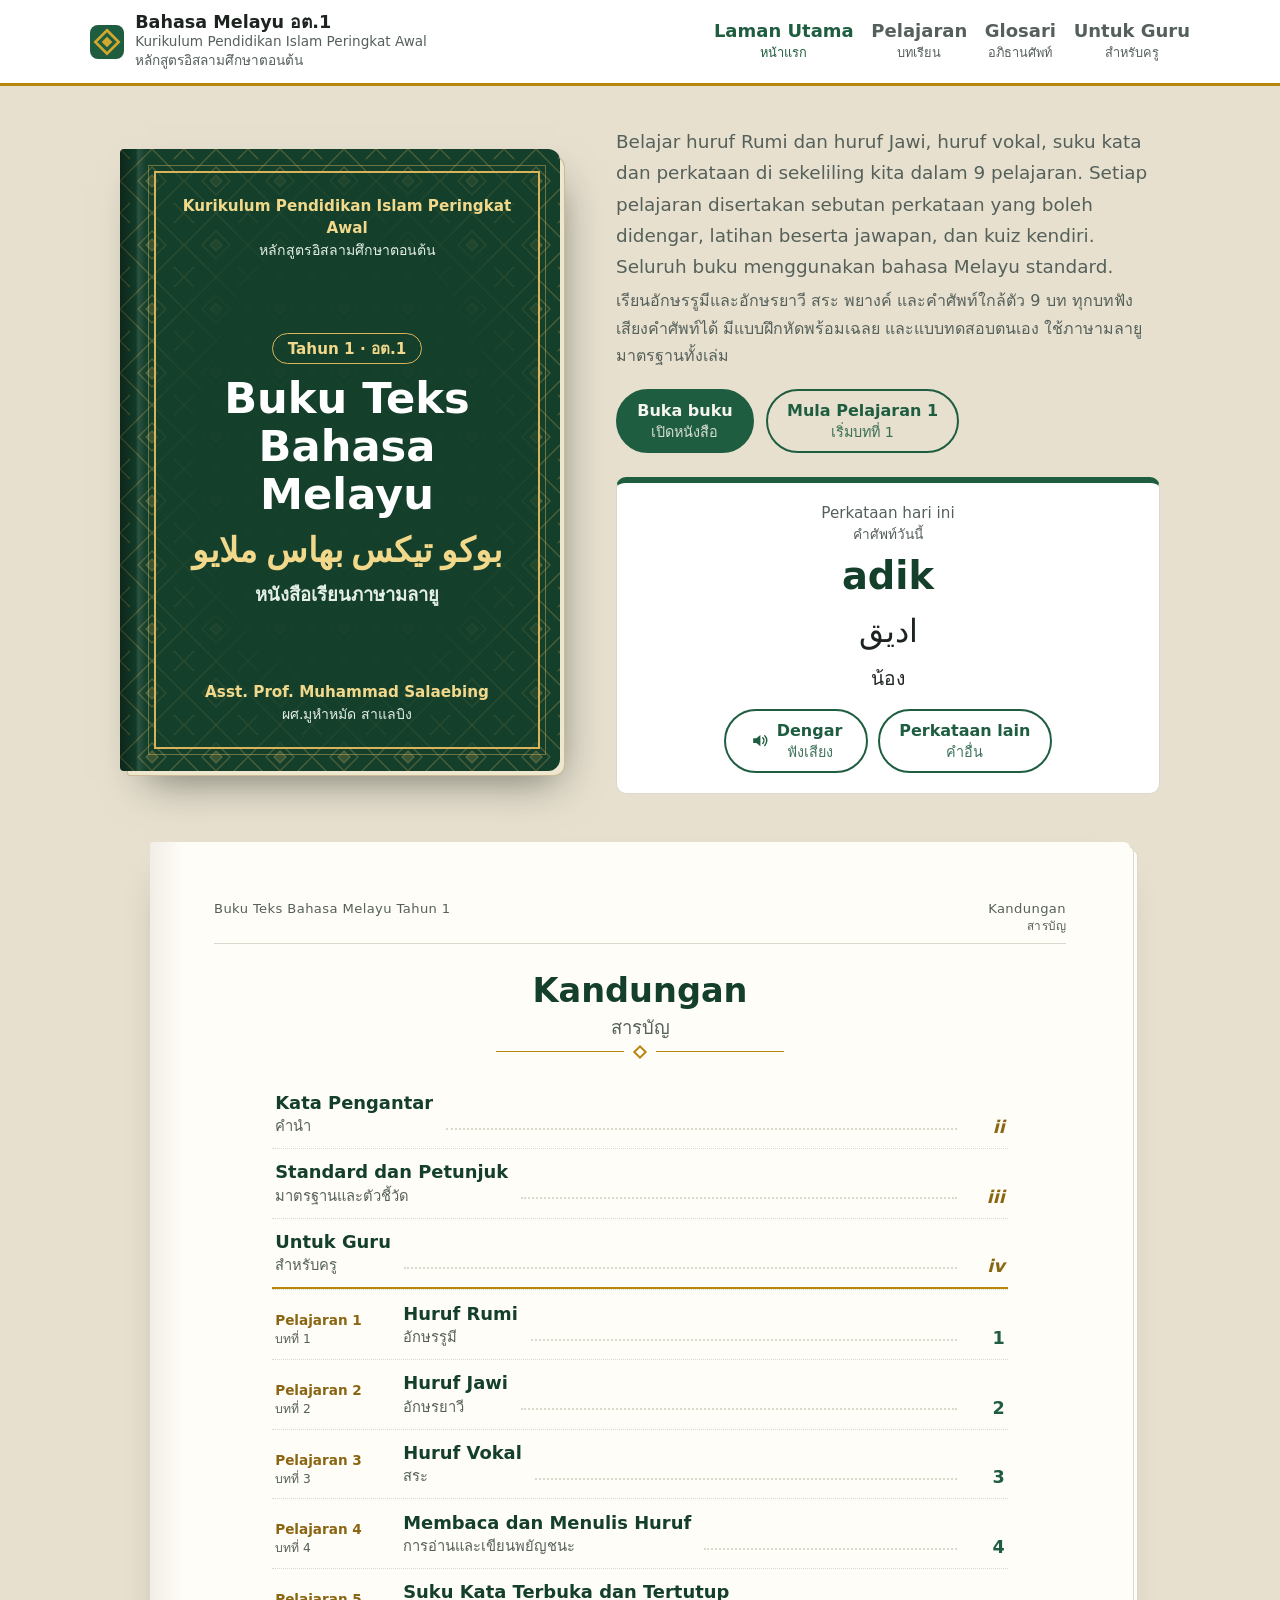
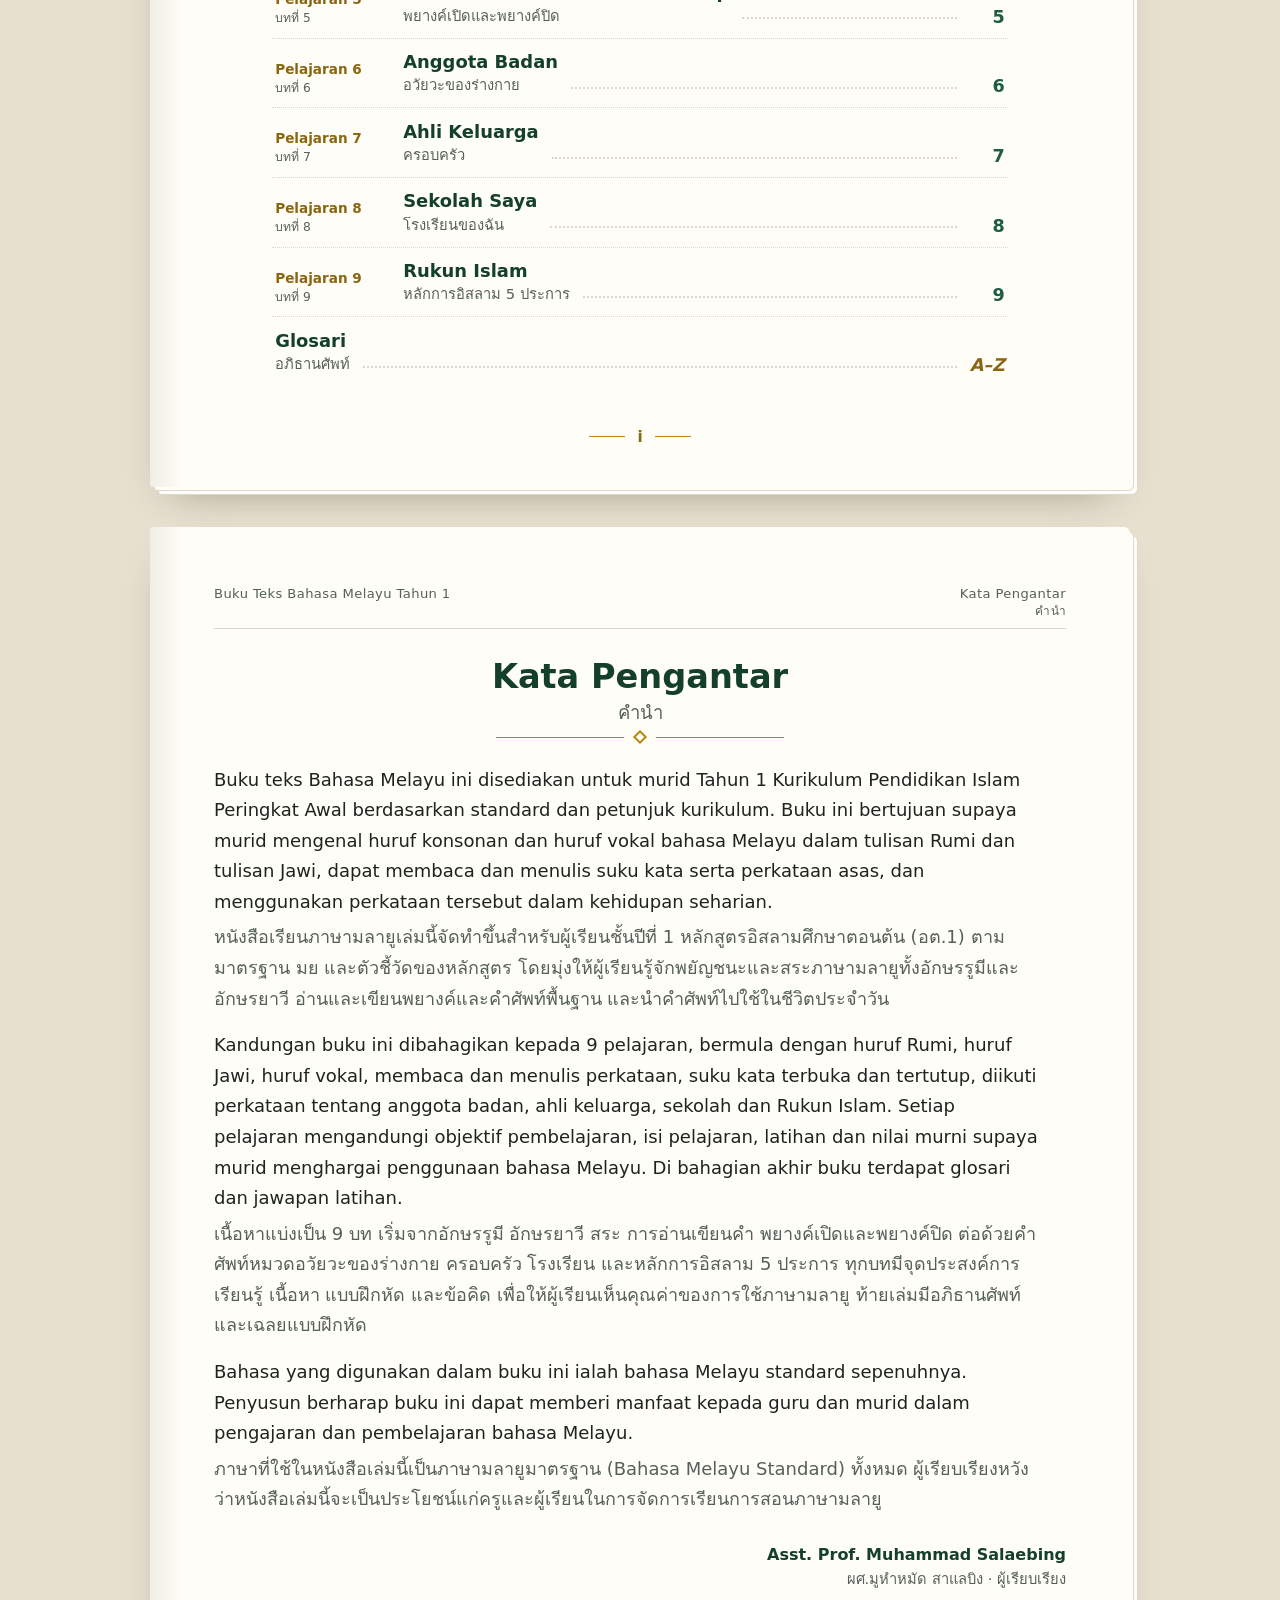
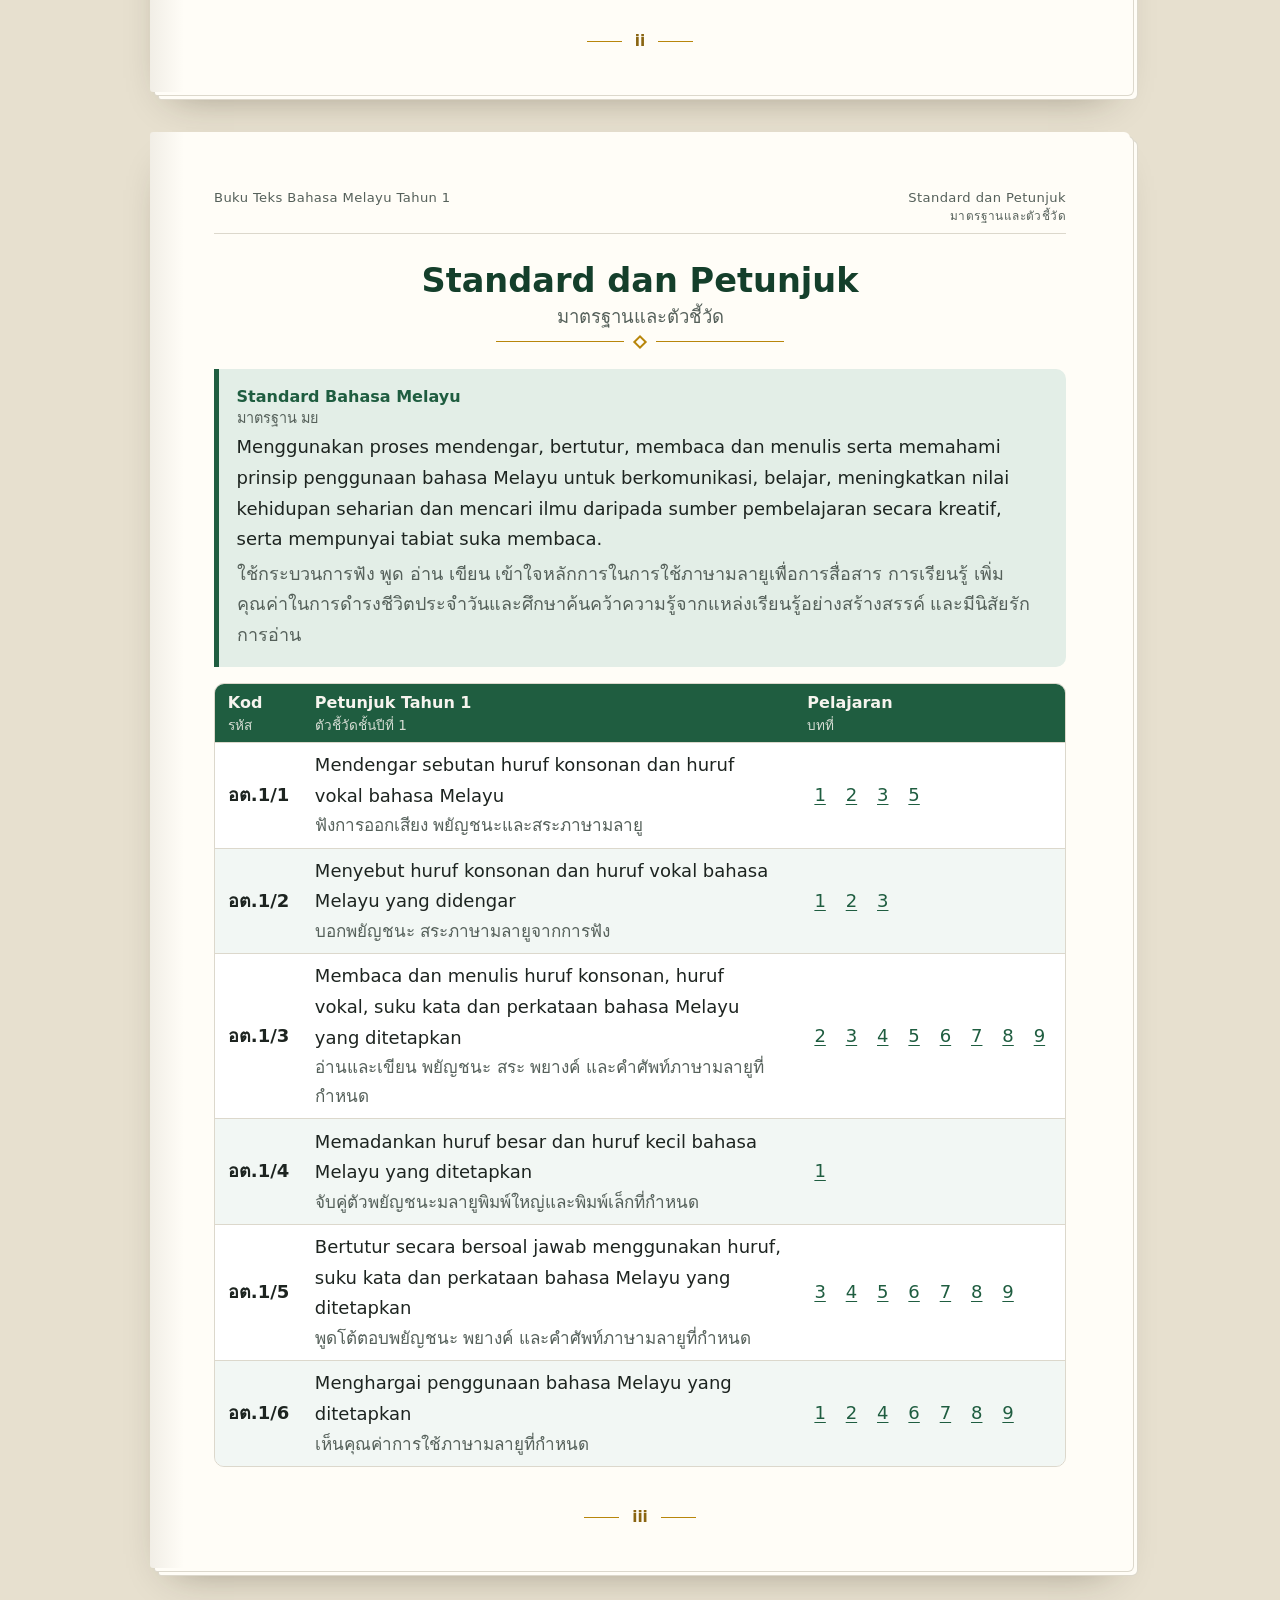
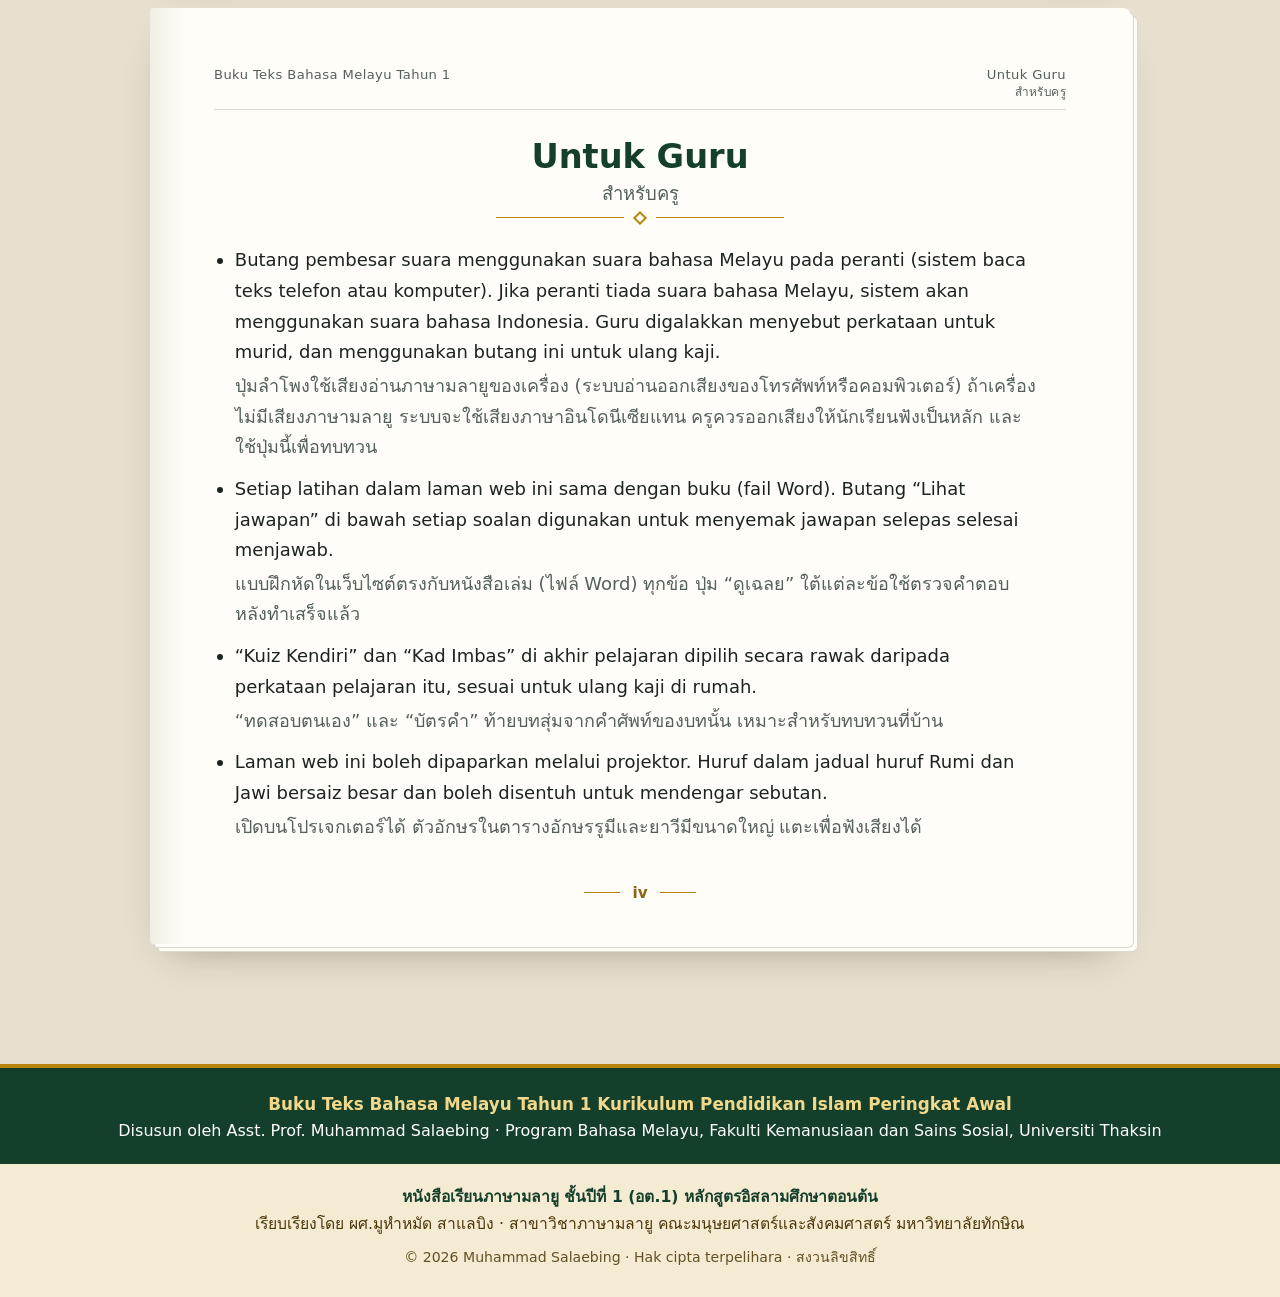
==== commit 68eb506f: "ความปลอดภัย: Content-Security-Policy, referrer policy, โหลดสคริปต์ผ่าน HTTPS, ข้อความสงวนลิขสิทธิ์ C" ====
--- a/index.html
+++ b/index.html
@@ -3,6 +3,8 @@
 <head>
 <meta charset="utf-8">
 <meta name="viewport" content="width=device-width, initial-scale=1">
+<meta http-equiv="Content-Security-Policy" content="default-src 'self'; script-src 'self' https://gc.zgo.at; style-src 'self' 'unsafe-inline' https://fonts.googleapis.com; font-src 'self' https://fonts.gstatic.com; img-src 'self' data: https://buku-bm-at1.goatcounter.com; connect-src 'self' https://buku-bm-at1.goatcounter.com; media-src 'self'; object-src 'none'; base-uri 'self'; form-action 'none'; upgrade-insecure-requests">
+<meta name="referrer" content="strict-origin-when-cross-origin">
 <title>Buku Teks Bahasa Melayu Tahun 1 · หนังสือเรียนภาษามลายู อต.1 — Kurikulum Pendidikan Islam Peringkat Awal · หลักสูตรอิสลามศึกษาตอนต้น</title>
 <meta name="description" content="Buku teks Bahasa Melayu Tahun 1 dalam tulisan Rumi dan Jawi: 9 pelajaran, sebutan audio, latihan, kuiz dan PDF. หนังสือเรียนภาษามลายู ชั้นปีที่ 1 (อต.1) หลักสูตรอิสลามศึกษาตอนต้น อักษรรูมีและยาวี 9 บท พร้อมเสียงอ่าน แบบฝึกหัด แบบทดสอบ และ PDF">
 <link rel="canonical" href="https://salaebing-bahasa.github.io/buku-bm-at1/">
@@ -71,7 +73,7 @@
   <h2 class="sheet-title"><span lang="ms">Kata Pengantar</span><span class="h-th">คำนำ</span></h2>
   <p class="orn" aria-hidden="true"><span></span></p>
   <div class="dw prose"><p lang="ms">Buku teks Bahasa Melayu ini disediakan untuk murid Tahun 1 Kurikulum Pendidikan Islam Peringkat Awal berdasarkan standard dan petunjuk kurikulum. Buku ini bertujuan supaya murid mengenal huruf konsonan dan huruf vokal bahasa Melayu dalam tulisan Rumi dan tulisan Jawi, dapat membaca dan menulis suku kata serta perkataan asas, dan menggunakan perkataan tersebut dalam kehidupan seharian.</p><p class="tr">หนังสือเรียนภาษามลายูเล่มนี้จัดทำขึ้นสำหรับผู้เรียนชั้นปีที่ 1 หลักสูตรอิสลามศึกษาตอนต้น (อต.1) ตามมาตรฐาน มย และตัวชี้วัดของหลักสูตร โดยมุ่งให้ผู้เรียนรู้จักพยัญชนะและสระภาษามลายูทั้งอักษรรูมีและอักษรยาวี อ่านและเขียนพยางค์และคำศัพท์พื้นฐาน และนำคำศัพท์ไปใช้ในชีวิตประจำวัน</p></div><div class="dw prose"><p lang="ms">Kandungan buku ini dibahagikan kepada 9 pelajaran, bermula dengan huruf Rumi, huruf Jawi, huruf vokal, membaca dan menulis perkataan, suku kata terbuka dan tertutup, diikuti perkataan tentang anggota badan, ahli keluarga, sekolah dan Rukun Islam. Setiap pelajaran mengandungi objektif pembelajaran, isi pelajaran, latihan dan nilai murni supaya murid menghargai penggunaan bahasa Melayu. Di bahagian akhir buku terdapat glosari dan jawapan latihan.</p><p class="tr">เนื้อหาแบ่งเป็น 9 บท เริ่มจากอักษรรูมี อักษรยาวี สระ การอ่านเขียนคำ พยางค์เปิดและพยางค์ปิด ต่อด้วยคำศัพท์หมวดอวัยวะของร่างกาย ครอบครัว โรงเรียน และหลักการอิสลาม 5 ประการ ทุกบทมีจุดประสงค์การเรียนรู้ เนื้อหา แบบฝึกหัด และข้อคิด เพื่อให้ผู้เรียนเห็นคุณค่าของการใช้ภาษามลายู ท้ายเล่มมีอภิธานศัพท์และเฉลยแบบฝึกหัด</p></div><div class="dw prose"><p lang="ms">Bahasa yang digunakan dalam buku ini ialah bahasa Melayu standard sepenuhnya. Penyusun berharap buku ini dapat memberi manfaat kepada guru dan murid dalam pengajaran dan pembelajaran bahasa Melayu.</p><p class="tr">ภาษาที่ใช้ในหนังสือเล่มนี้เป็นภาษามลายูมาตรฐาน (Bahasa Melayu Standard) ทั้งหมด ผู้เรียบเรียงหวังว่าหนังสือเล่มนี้จะเป็นประโยชน์แก่ครูและผู้เรียนในการจัดการเรียนการสอนภาษามลายู</p></div>
-  <p class="sign"><span lang="ms">Penyusun</span><span class="tr">ผู้เรียบเรียง</span></p>
+  <p class="sign"><span lang="ms">Asst. Prof. Muhammad Salaebing</span><span class="tr">ผศ.มูหำหมัด สาแลบิง · ผู้เรียบเรียง</span></p>
   <p class="folio" aria-hidden="true"><span>ii</span></p>
 </article>
 
@@ -105,9 +107,10 @@
   <div class="foot-th">
     <p>หนังสือเรียนภาษามลายู ชั้นปีที่ 1 (อต.1) หลักสูตรอิสลามศึกษาตอนต้น</p>
     <p>เรียบเรียงโดย ผศ.มูหำหมัด สาแลบิง · สาขาวิชาภาษามลายู คณะมนุษยศาสตร์และสังคมศาสตร์ มหาวิทยาลัยทักษิณ</p>
+    <p class="copy">© 2026 Muhammad Salaebing · <span lang="ms">Hak cipta terpelihara</span> · สงวนลิขสิทธิ์</p>
   </div>
 </footer>
 <script src="assets/app.js"></script>
-<script data-goatcounter="https://buku-bm-at1.goatcounter.com/count" async src="//gc.zgo.at/count.js"></script>
+<script data-goatcounter="https://buku-bm-at1.goatcounter.com/count" async src="https://gc.zgo.at/count.js"></script>
 </body>
 </html>
--- a/assets/style.css
+++ b/assets/style.css
@@ -98,6 +98,7 @@
 .site-foot .foot-th { background: #F5EBD2; padding: 1.1rem 16px 1.6rem; }
 .site-foot .foot-th p { font: 400 .98rem/1.6 var(--f-body); color: #4A3608; }
 .site-foot .foot-th p:first-child { font-weight: 600; color: #143F2B; }
+.site-foot .foot-th p.copy { margin-top: .6rem; font-size: .88rem; opacity: .85; }
 
 /* ปุ่ม */
 .btn, .btn-ghost { display: inline-flex; align-items: center; gap: .45rem; border-radius: 999px; padding: .55rem 1.2rem; font: 600 1rem var(--f-body); text-decoration: none; cursor: pointer; border: 2px solid var(--green); }
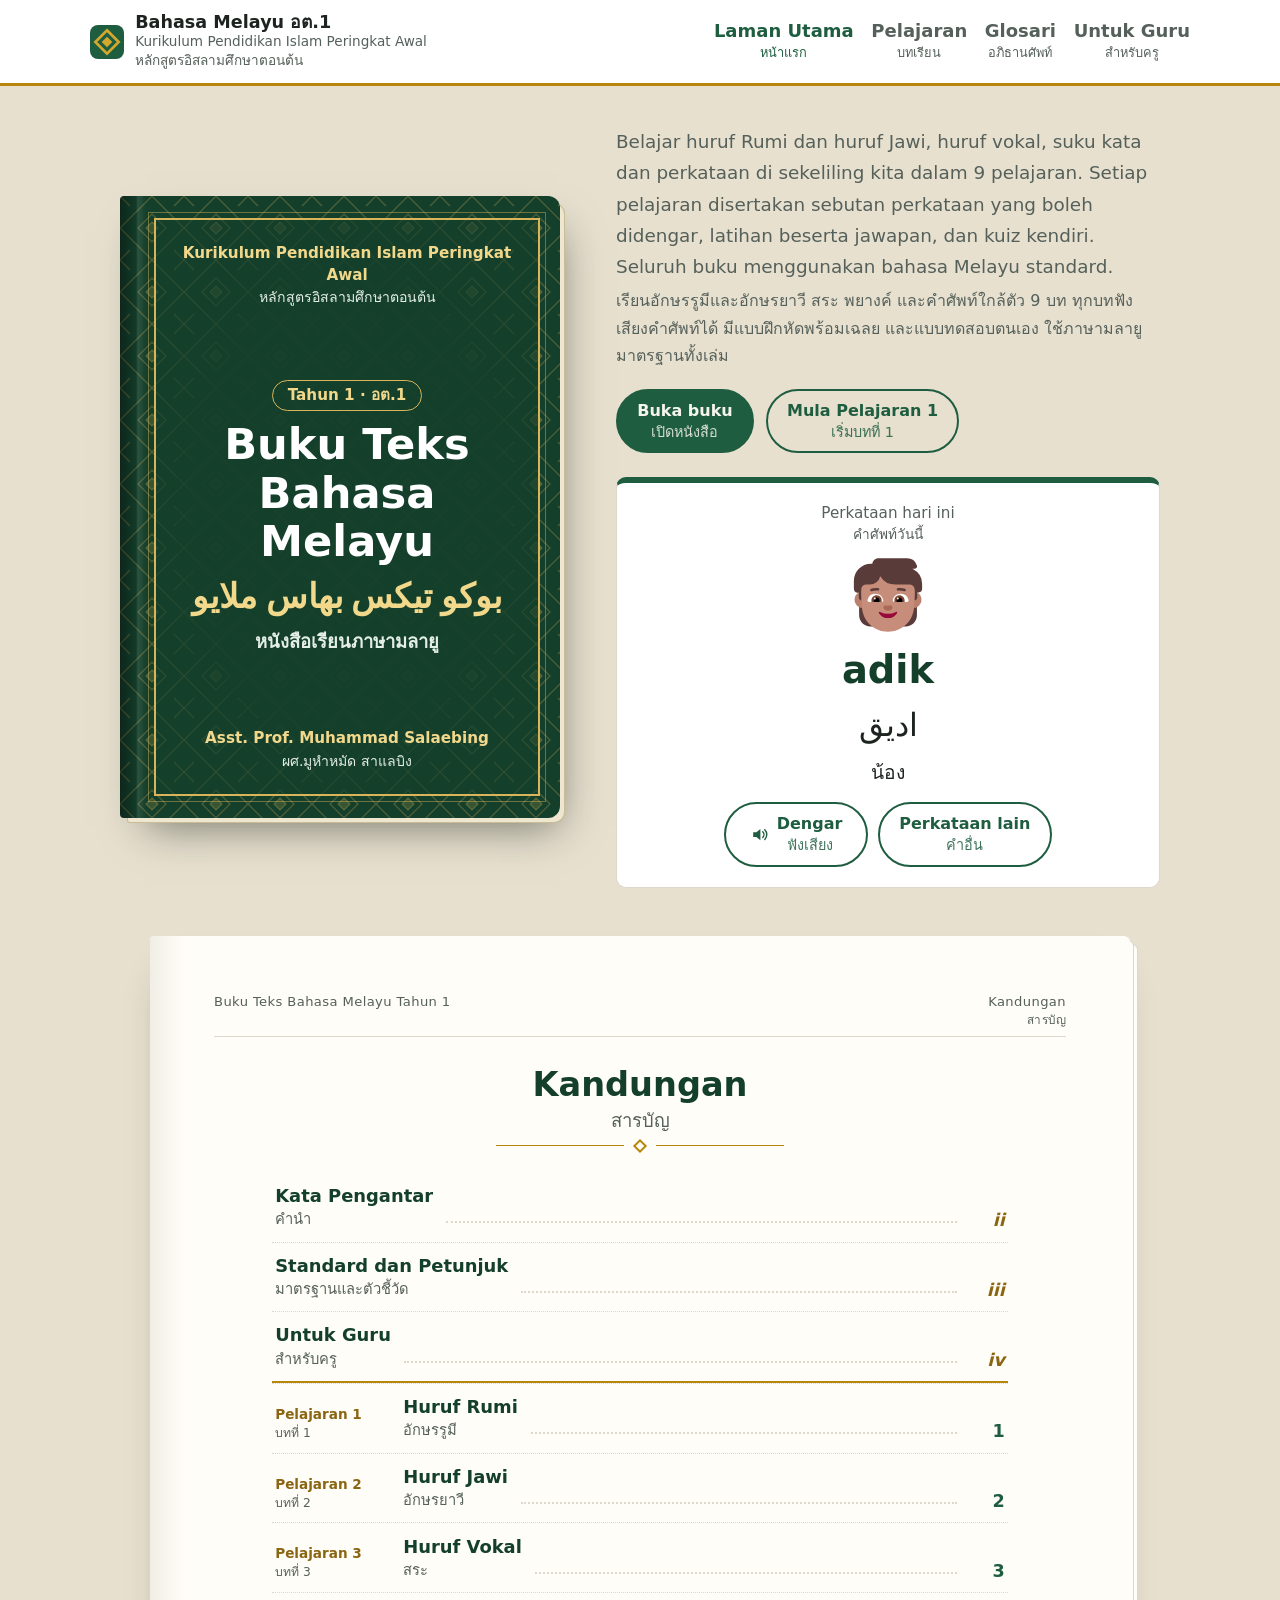
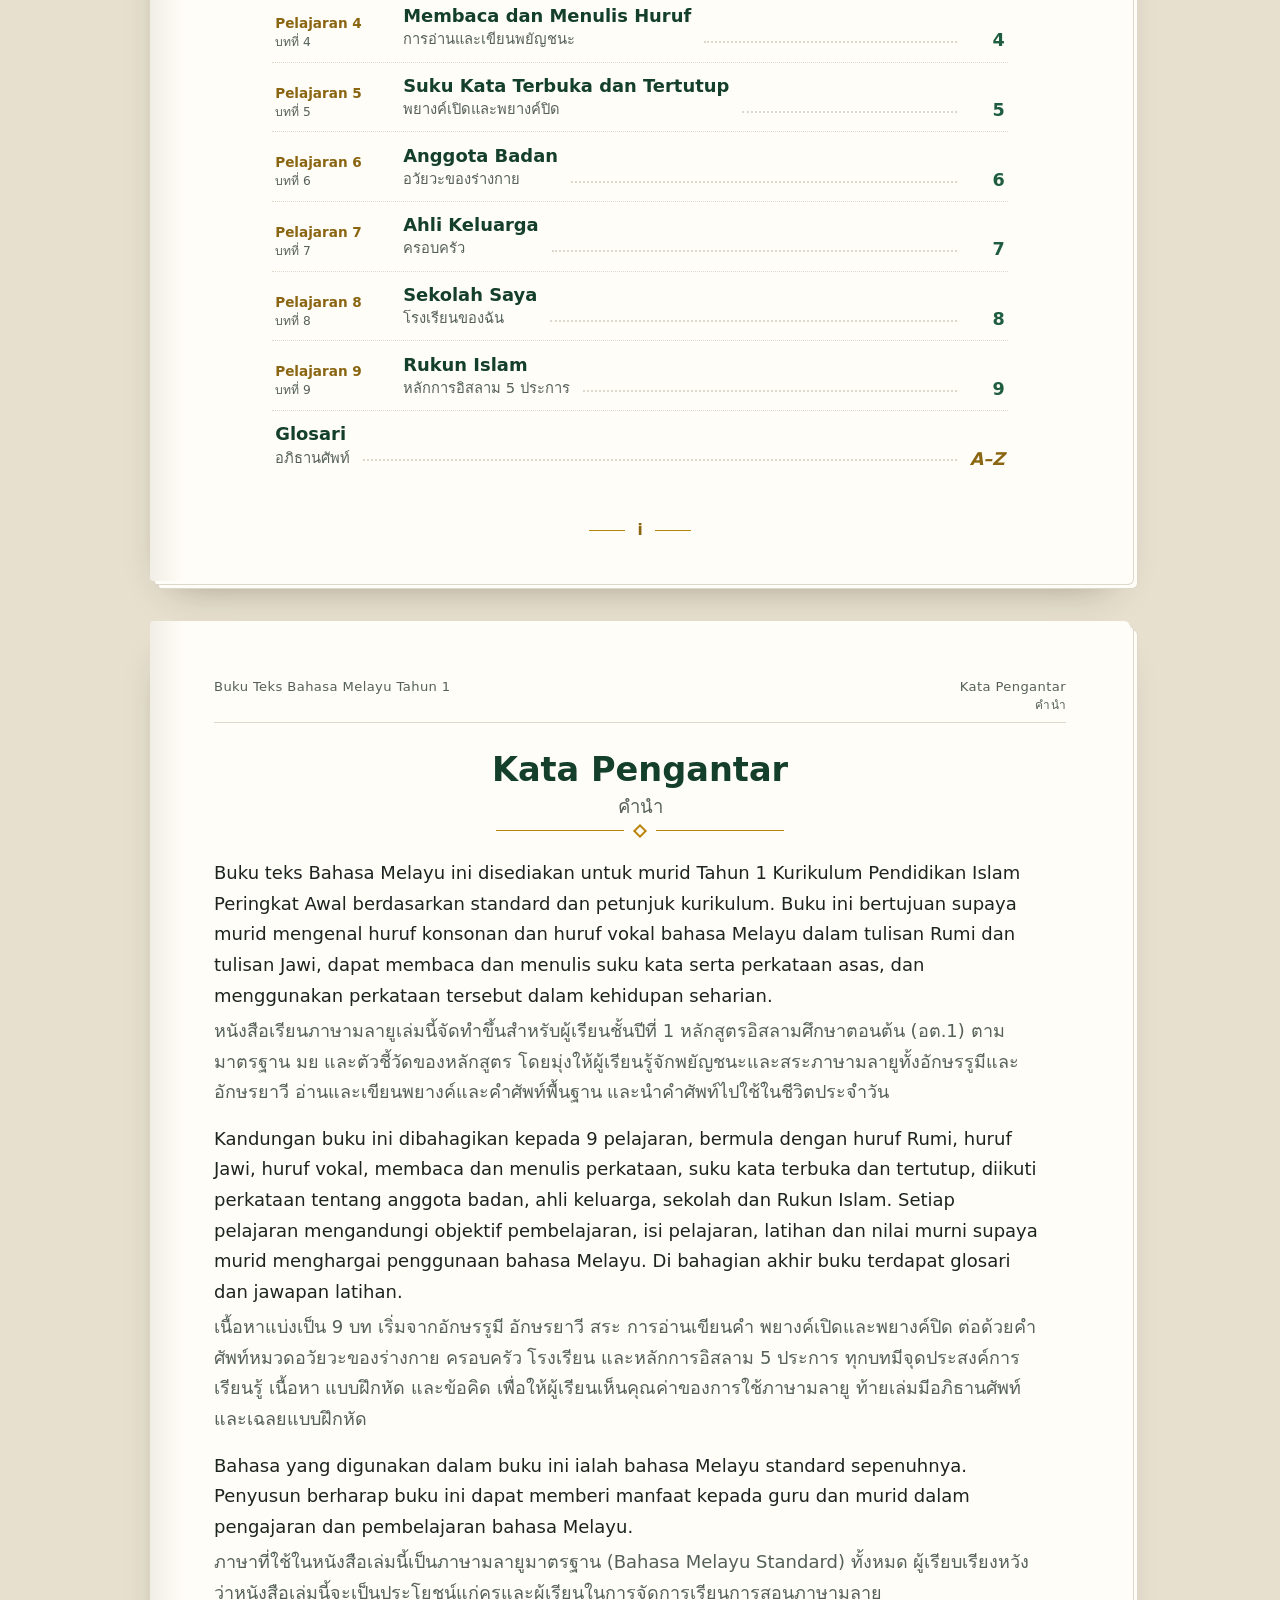
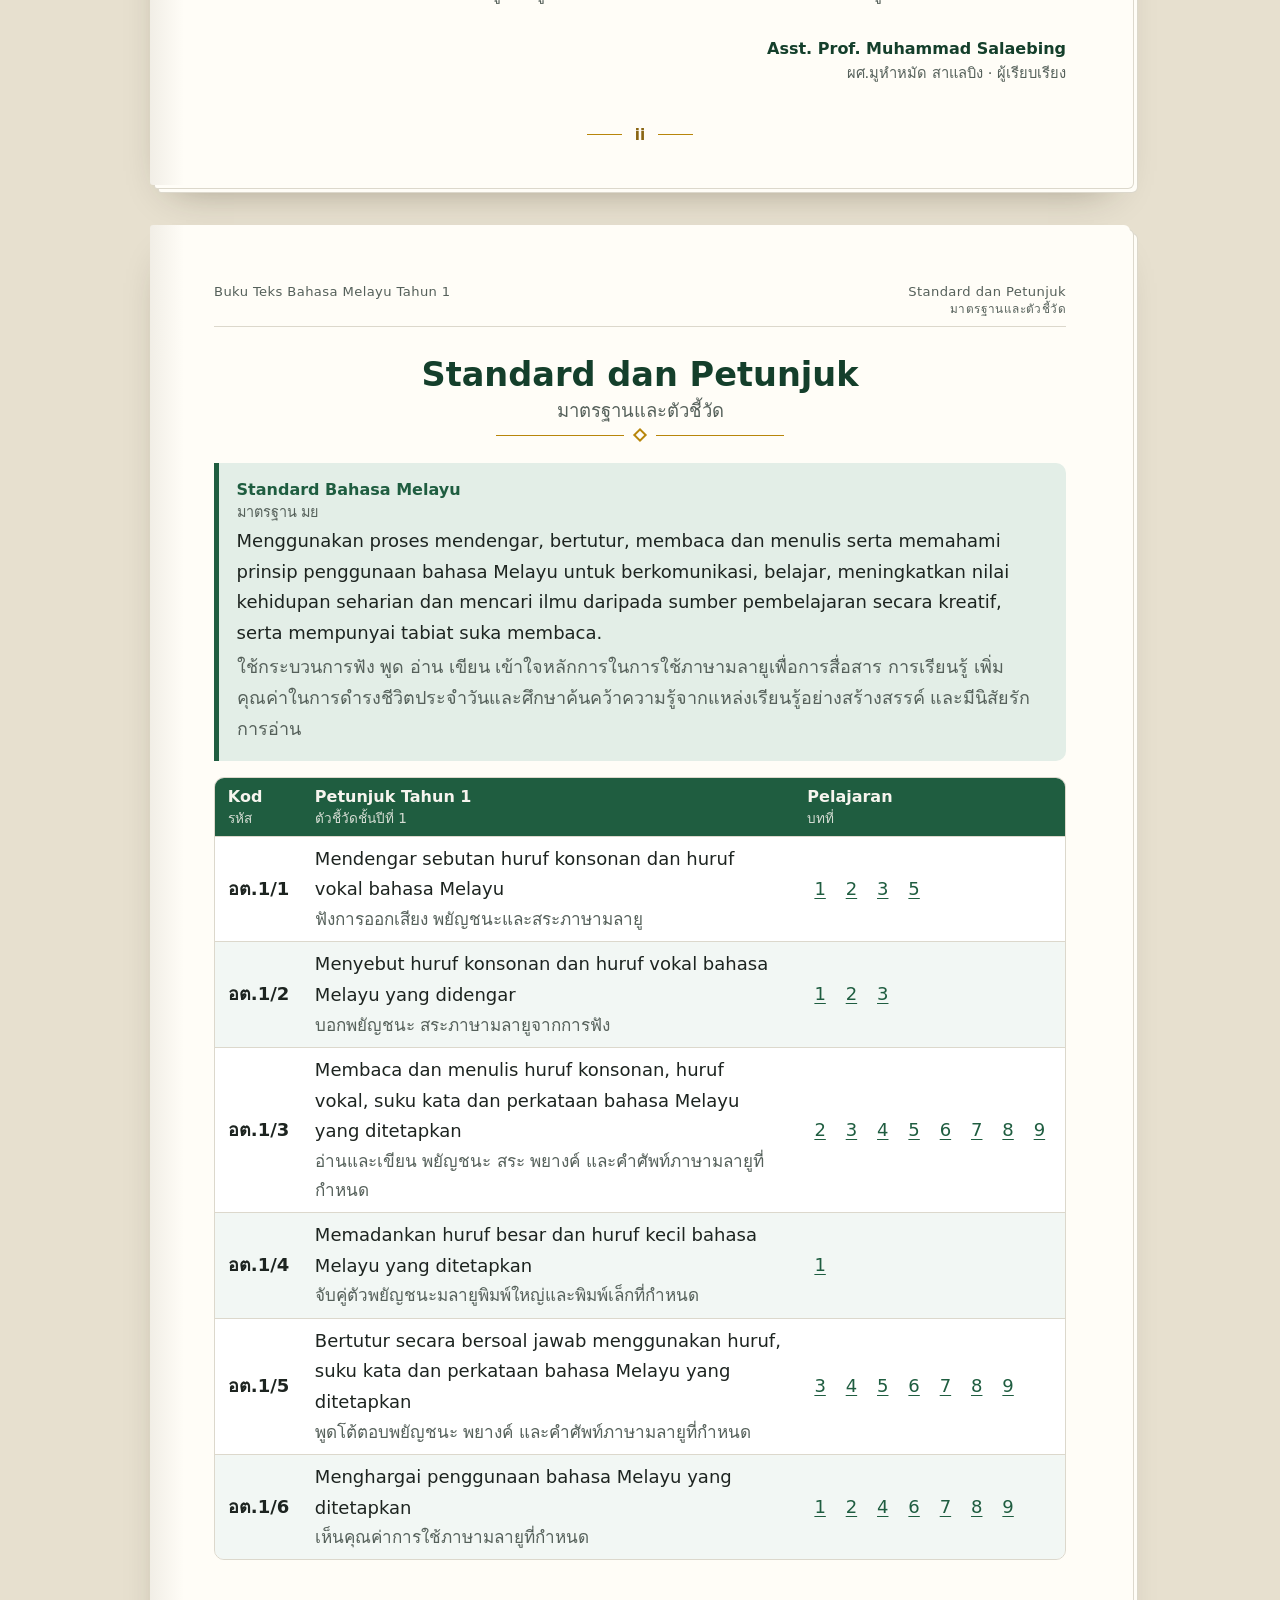
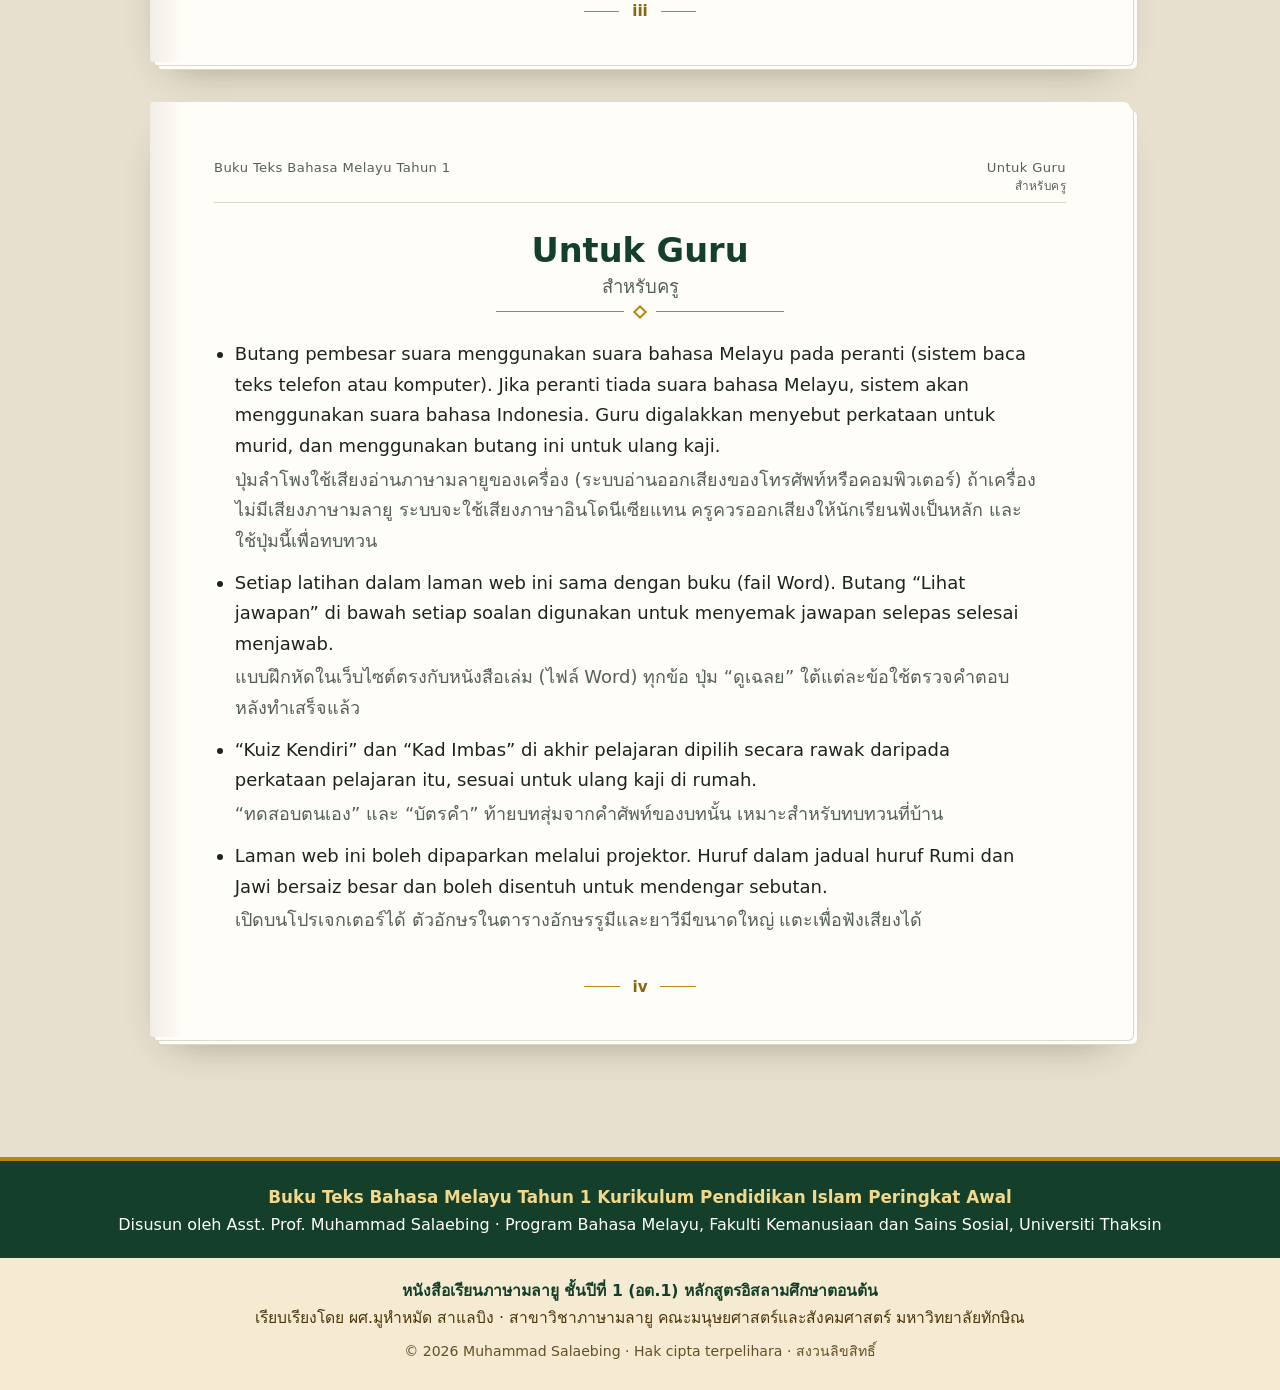
==== commit ec7b8a77: "เพิ่มภาพประกอบคำศัพท์ 29 ภาพ Co-Authored-By: Claude Opus 5.5 <noreply@anthropic.com> Claude-Session:" ====
--- a/index.html
+++ b/index.html
@@ -51,13 +51,14 @@
     <div class="actions"><a class="btn" href="#pelajaran"><span class="bi"><span lang="ms">Buka buku</span><span class="tr">เปิดหนังสือ</span></span></a><a class="btn-ghost" href="pelajaran/01.html"><span class="bi"><span lang="ms">Mula Pelajaran 1</span><span class="tr">เริ่มบทที่ 1</span></span></a></div>
     <figure class="word" aria-live="polite">
       <p class="word-label"><span class="bi"><span lang="ms">Perkataan hari ini</span><span class="tr">คำศัพท์วันนี้</span></span></p>
+      <img class="w-pic" id="w-pic" src="" alt="" width="84" height="84" hidden>
       <p class="w-ms" id="w-ms">—</p>
       <p class="w-jw jw" id="w-jw" lang="ms-Arab" dir="rtl"></p>
       <p class="w-th" id="w-th"></p>
       <div class="word-foot"><button type="button" class="btn-ghost" id="w-say"><svg viewBox="0 0 24 24" aria-hidden="true"><path d="M4 9h4l5-4v14l-5-4H4z" fill="currentColor"/><path d="M16 8.5a5 5 0 0 1 0 7M18.5 6a8.5 8.5 0 0 1 0 12" fill="none" stroke="currentColor" stroke-width="1.8" stroke-linecap="round"/></svg><span><span class="bi"><span lang="ms">Dengar</span><span class="tr">ฟังเสียง</span></span></span></button><button type="button" class="btn-ghost" id="w-next"><span class="bi"><span lang="ms">Perkataan lain</span><span class="tr">คำอื่น</span></span></button></div>
     </figure>
   </div>
-  <script type="application/json" id="words">[{"ms":"abang","jw":"ابڠ","th":"พี่ชาย","unit":7},{"ms":"adik","jw":"اديق","th":"น้อง","unit":7},{"ms":"ayah","jw":"ايه","th":"พ่อ","unit":7},{"ms":"azan","jw":"اذان","th":"การอะซาน (เรียกละหมาด)","unit":4},{"ms":"beg","jw":"بيݢ","th":"กระเป๋า","unit":8},{"ms":"bermula dengan","th":"ขึ้นต้นด้วย","unit":4},{"ms":"buku","jw":"بوکو","th":"หนังสือ","unit":4},{"ms":"dahi","jw":"داهي","th":"หน้าผาก","unit":5},{"ms":"datuk","jw":"داتوق","th":"ปู่ ตา","unit":7},{"ms":"doa","jw":"دعا","th":"ดุอาอ์ คำขอพร","unit":4},{"ms":"gigi","jw":"ݢيݢي","th":"ฟัน","unit":5},{"ms":"guru / cikgu","jw":"ݢورو / چيقݢو","th":"ครู","unit":8},{"ms":"haji","jw":"حاجي","th":"ฮัจญ์","unit":9},{"ms":"hidung","jw":"هيدوڠ","th":"จมูก","unit":5},{"ms":"ibu","jw":"ايبو","th":"แม่","unit":7},{"ms":"Islam","jw":"اسلام","th":"ศาสนาอิสลาม","unit":4},{"ms":"jari","jw":"جاري","th":"นิ้ว","unit":6},{"ms":"Kaabah","jw":"کعبه","th":"กะอ์บะฮ์","unit":4},{"ms":"kakak","jw":"کاکق","th":"พี่สาว","unit":7},{"ms":"kaki","jw":"کاکي","th":"เท้า ขา","unit":5},{"ms":"kelas","jw":"کلس","th":"ห้องเรียน ชั้นเรียน","unit":8},{"ms":"keluarga","jw":"کلوارݢ","th":"ครอบครัว","unit":7},{"ms":"kepala","jw":"کڤالا","th":"ศีรษะ หัว","unit":6},{"ms":"kerusi","jw":"کروسي","th":"เก้าอี้","unit":8},{"ms":"lima","jw":"ليما","th":"ห้า","unit":9},{"ms":"masjid","jw":"مسجد","th":"มัสยิด","unit":4},{"ms":"mata","jw":"مات","th":"ตา","unit":5},{"ms":"meja","jw":"ميجا","th":"โต๊ะ","unit":8},{"ms":"mulut","jw":"مولوت","th":"ปาก","unit":5},{"ms":"murid","jw":"موريد","th":"นักเรียน","unit":8},{"ms":"nabi","jw":"نبي","th":"นบี ศาสนทูต","unit":4},{"ms":"nenek","jw":"نينيق","th":"ย่า ยาย","unit":7},{"ms":"pensel","jw":"ڤينسيل","th":"ดินสอ","unit":8},{"ms":"perut","jw":"ڤروت","th":"ท้อง","unit":5},{"ms":"puasa","jw":"ڤواس","th":"การถือศีลอด","unit":9},{"ms":"Quran","jw":"قرءان","th":"อัลกุรอาน","unit":4},{"ms":"rambut","jw":"رمبوت","th":"ผม","unit":5},{"ms":"rukun","jw":"رکون","th":"หลักการ","unit":9},{"ms":"saya","jw":"ساي","th":"ฉัน ผม หนู","unit":7},{"ms":"sekolah","jw":"سکوله","th":"โรงเรียน","unit":8},{"ms":"solat","jw":"صلاة","th":"การละหมาด","unit":4},{"ms":"syahadah","jw":"شهادة","th":"การปฏิญาณตน","unit":9},{"ms":"tangan","jw":"تاڠن","th":"มือ","unit":5},{"ms":"telinga","jw":"تليڠا","th":"หู","unit":6},{"ms":"wuduk","jw":"وضوء","th":"การอาบน้ำละหมาด","unit":4},{"ms":"zakat","jw":"زکاة","th":"ซะกาต","unit":4}]</script>
+  <script type="application/json" id="words">[{"ms":"abang","jw":"ابڠ","th":"พี่ชาย","img":"abang","unit":7},{"ms":"adik","jw":"اديق","th":"น้อง","img":"adik","unit":7},{"ms":"ayah","jw":"ايه","th":"พ่อ","img":"ayah","unit":7},{"ms":"azan","jw":"اذان","th":"การอะซาน (เรียกละหมาด)","unit":4},{"ms":"beg","jw":"بيݢ","th":"กระเป๋า","img":"beg","unit":8},{"ms":"bermula dengan","th":"ขึ้นต้นด้วย","unit":4},{"ms":"buku","jw":"بوکو","th":"หนังสือ","unit":4},{"ms":"dahi","jw":"داهي","th":"หน้าผาก","unit":5},{"ms":"datuk","jw":"داتوق","th":"ปู่ ตา","img":"datuk","unit":7},{"ms":"doa","jw":"دعا","th":"ดุอาอ์ คำขอพร","unit":4},{"ms":"gigi","jw":"ݢيݢي","th":"ฟัน","unit":5},{"ms":"guru / cikgu","jw":"ݢورو / چيقݢو","th":"ครู","img":"guru","unit":8},{"ms":"haji","jw":"حاجي","th":"ฮัจญ์","unit":9},{"ms":"hidung","jw":"هيدوڠ","th":"จมูก","unit":5},{"ms":"ibu","jw":"ايبو","th":"แม่","img":"ibu","unit":7},{"ms":"Islam","jw":"اسلام","th":"ศาสนาอิสลาม","unit":4},{"ms":"jari","jw":"جاري","th":"นิ้ว","img":"jari","unit":6},{"ms":"Kaabah","jw":"کعبه","th":"กะอ์บะฮ์","unit":4},{"ms":"kakak","jw":"کاکق","th":"พี่สาว","img":"kakak","unit":7},{"ms":"kaki","jw":"کاکي","th":"เท้า ขา","unit":5},{"ms":"kelas","jw":"کلس","th":"ห้องเรียน ชั้นเรียน","img":"kelas","unit":8},{"ms":"keluarga","jw":"کلوارݢ","th":"ครอบครัว","img":"keluarga","unit":7},{"ms":"kepala","jw":"کڤالا","th":"ศีรษะ หัว","img":"kepala","unit":6},{"ms":"kerusi","jw":"کروسي","th":"เก้าอี้","img":"kerusi","unit":8},{"ms":"lima","jw":"ليما","th":"ห้า","unit":9},{"ms":"masjid","jw":"مسجد","th":"มัสยิด","unit":4},{"ms":"mata","jw":"مات","th":"ตา","unit":5},{"ms":"meja","jw":"ميجا","th":"โต๊ะ","img":"meja","unit":8},{"ms":"mulut","jw":"مولوت","th":"ปาก","unit":5},{"ms":"murid","jw":"موريد","th":"นักเรียน","img":"murid","unit":8},{"ms":"nabi","jw":"نبي","th":"นบี ศาสนทูต","unit":4},{"ms":"nenek","jw":"نينيق","th":"ย่า ยาย","img":"nenek","unit":7},{"ms":"pensel","jw":"ڤينسيل","th":"ดินสอ","img":"pensel","unit":8},{"ms":"perut","jw":"ڤروت","th":"ท้อง","unit":5},{"ms":"puasa","jw":"ڤواس","th":"การถือศีลอด","unit":9},{"ms":"Quran","jw":"قرءان","th":"อัลกุรอาน","unit":4},{"ms":"rambut","jw":"رمبوت","th":"ผม","unit":5},{"ms":"rukun","jw":"رکون","th":"หลักการ","unit":9},{"ms":"saya","jw":"ساي","th":"ฉัน ผม หนู","unit":7},{"ms":"sekolah","jw":"سکوله","th":"โรงเรียน","img":"sekolah","unit":8},{"ms":"solat","jw":"صلاة","th":"การละหมาด","unit":4},{"ms":"syahadah","jw":"شهادة","th":"การปฏิญาณตน","unit":9},{"ms":"tangan","jw":"تاڠن","th":"มือ","unit":5},{"ms":"telinga","jw":"تليڠا","th":"หู","img":"telinga","unit":6},{"ms":"wuduk","jw":"وضوء","th":"การอาบน้ำละหมาด","unit":4},{"ms":"zakat","jw":"زکاة","th":"ซะกาต","unit":4}]</script>
 </section>
 
 <article class="sheet" id="pelajaran">
--- a/assets/style.css
+++ b/assets/style.css
@@ -358,6 +358,27 @@
   .sheet { box-shadow: 3px 3px 0 -1px var(--sheet), 3px 3px 0 0 var(--line), 0 18px 30px -20px rgba(40,30,10,.45); }
 }
 
+/* ภาพประกอบคำศัพท์ */
+.vocab .pic-c { width: 4.6rem; text-align: center; }
+.vocab td.pic-c .pic { display: block; margin: 0 auto; width: 52px; height: 52px; }
+td.ms .pic { vertical-align: middle; margin-right: .45rem; }
+.face.front .pic { display: block; margin: 0 auto .25rem; width: 56px; height: 56px; }
+.f-ms { display: block; }
+.card:has(.pic) { height: 10rem; }
+@media (max-width: 520px) {
+  .vocab .pic-c { width: 2.8rem; padding-left: .3rem; padding-right: .3rem; }
+  .vocab td.pic-c .pic { width: 36px; height: 36px; }
+  .vocab th.pic-c .bi > .tr { display: none; }
+  .vocab td, .vocab th { padding-left: .45rem; padding-right: .45rem; }
+  .vocab td.n { padding-right: 0; }
+  .vocab:has(.pic-c) td.n, .vocab:has(.pic-c) th:first-child { display: none; }
+  .vocab:has(.pic-c) td.ms { white-space: normal; }
+  .vocab:has(.pic-c) td.ms > span { display: block; margin: 0 0 .2rem; }
+  .vocab th.pic-c { font-size: .78rem; }
+  .vocab th .tr { white-space: nowrap; }
+}
+.w-pic { display: block; margin: .6rem auto 0; width: 84px; height: 84px; }
+.w-pic[hidden] { display: none; }
 @media print {
   @page { size: A4; margin: 14mm 14mm 16mm; }
   :root { --paper: #fff; --surface: #fff; }
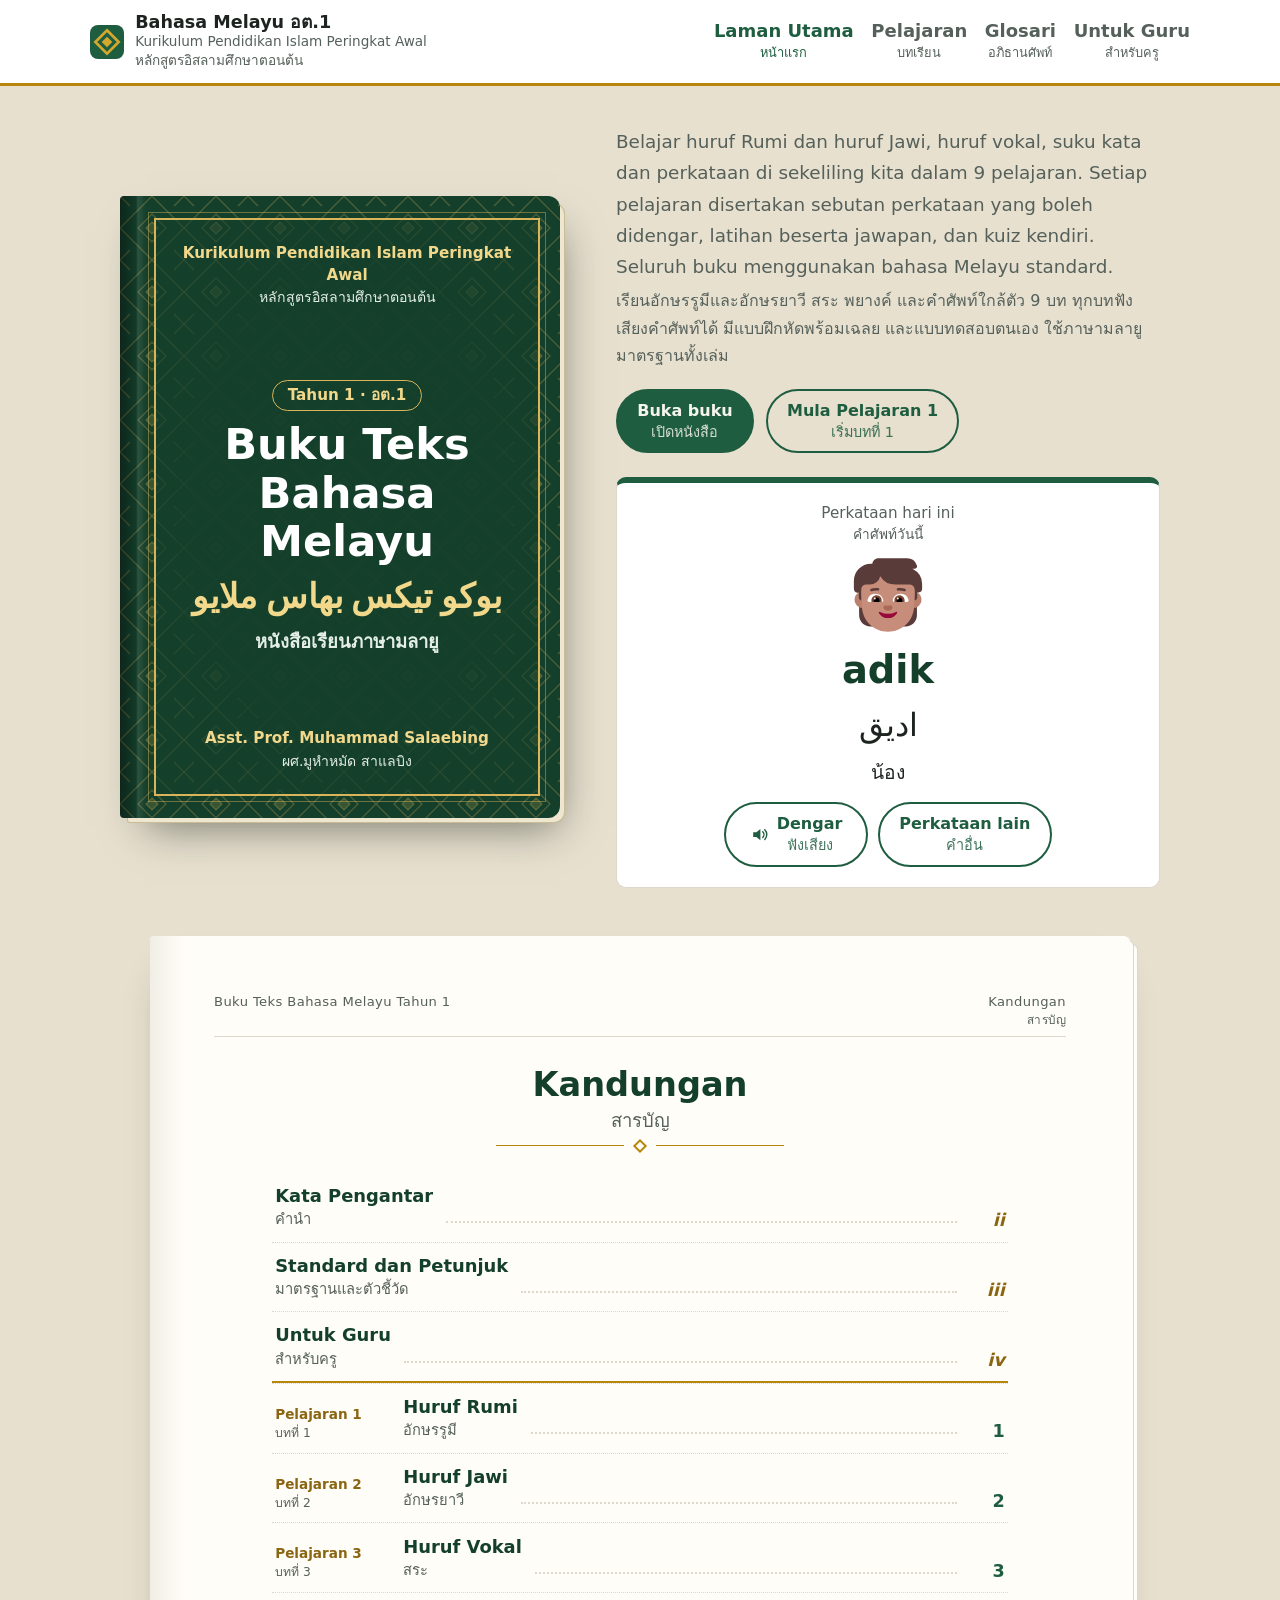
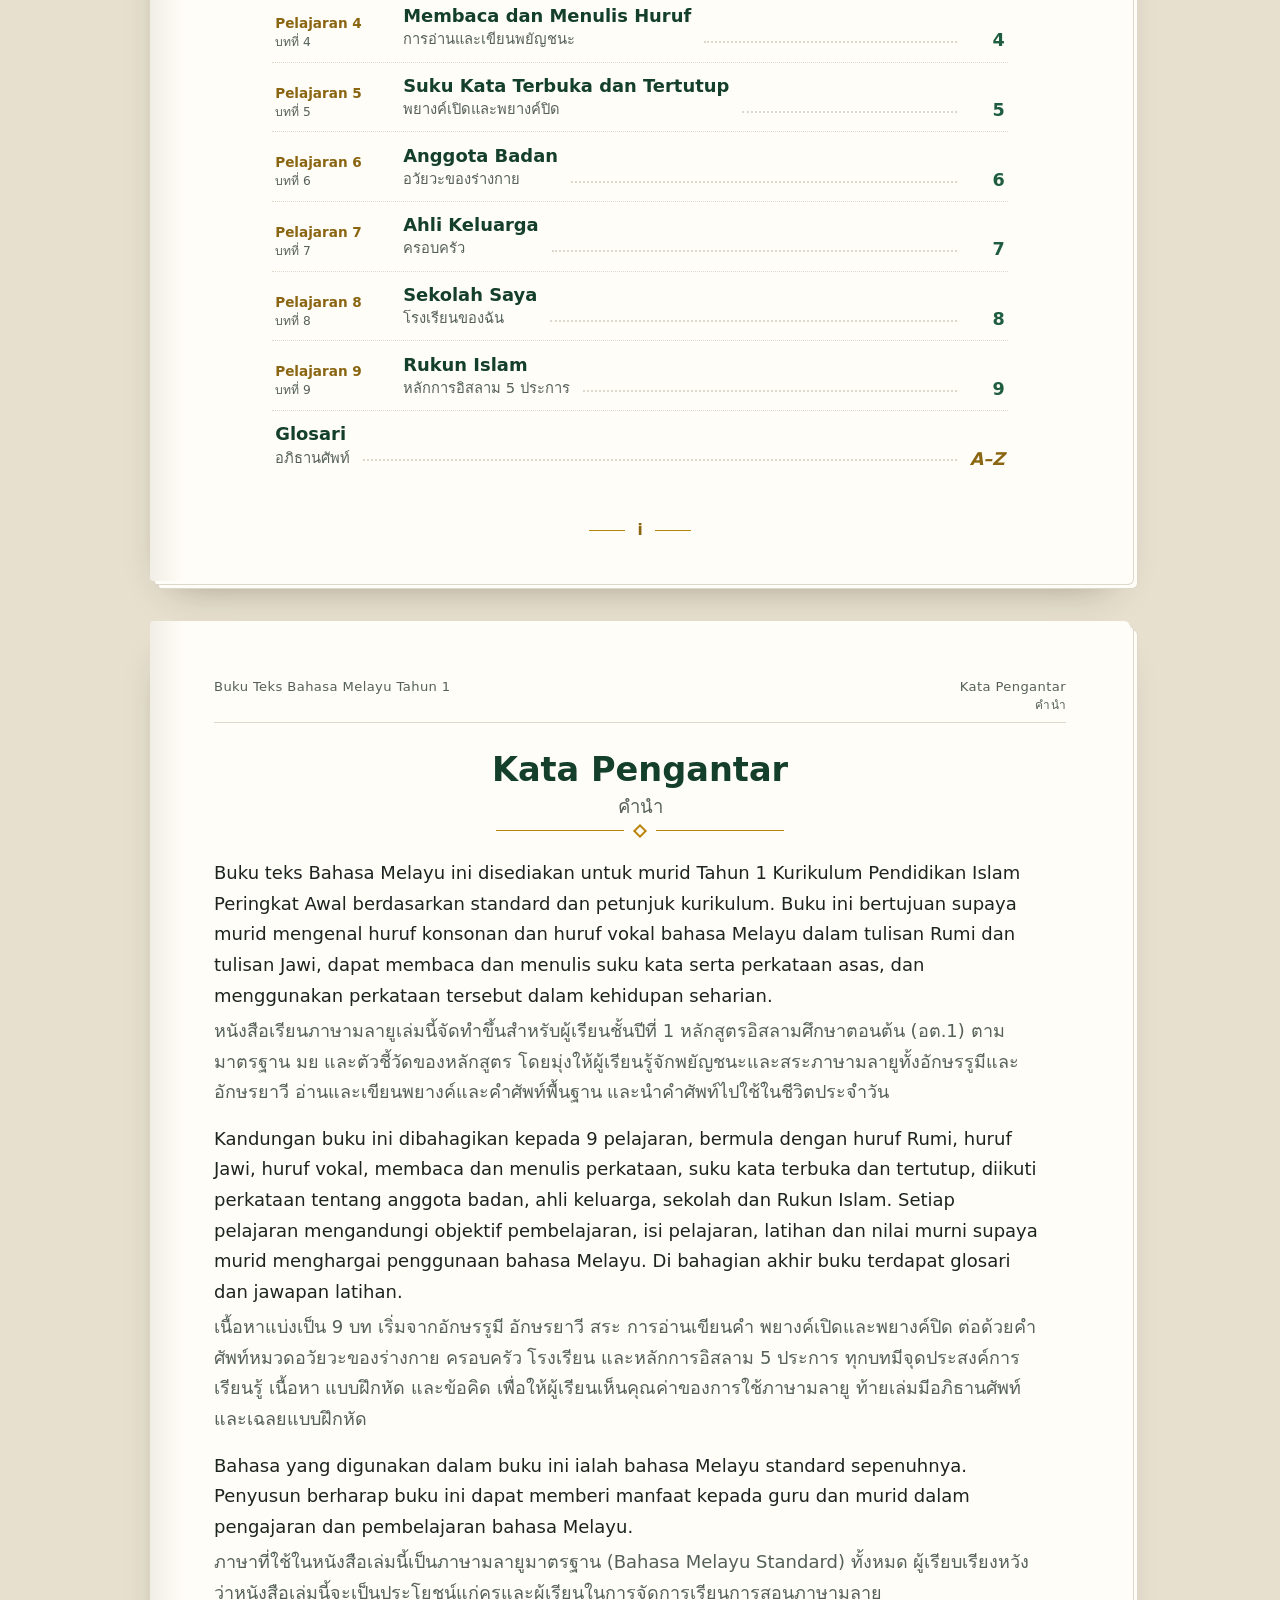
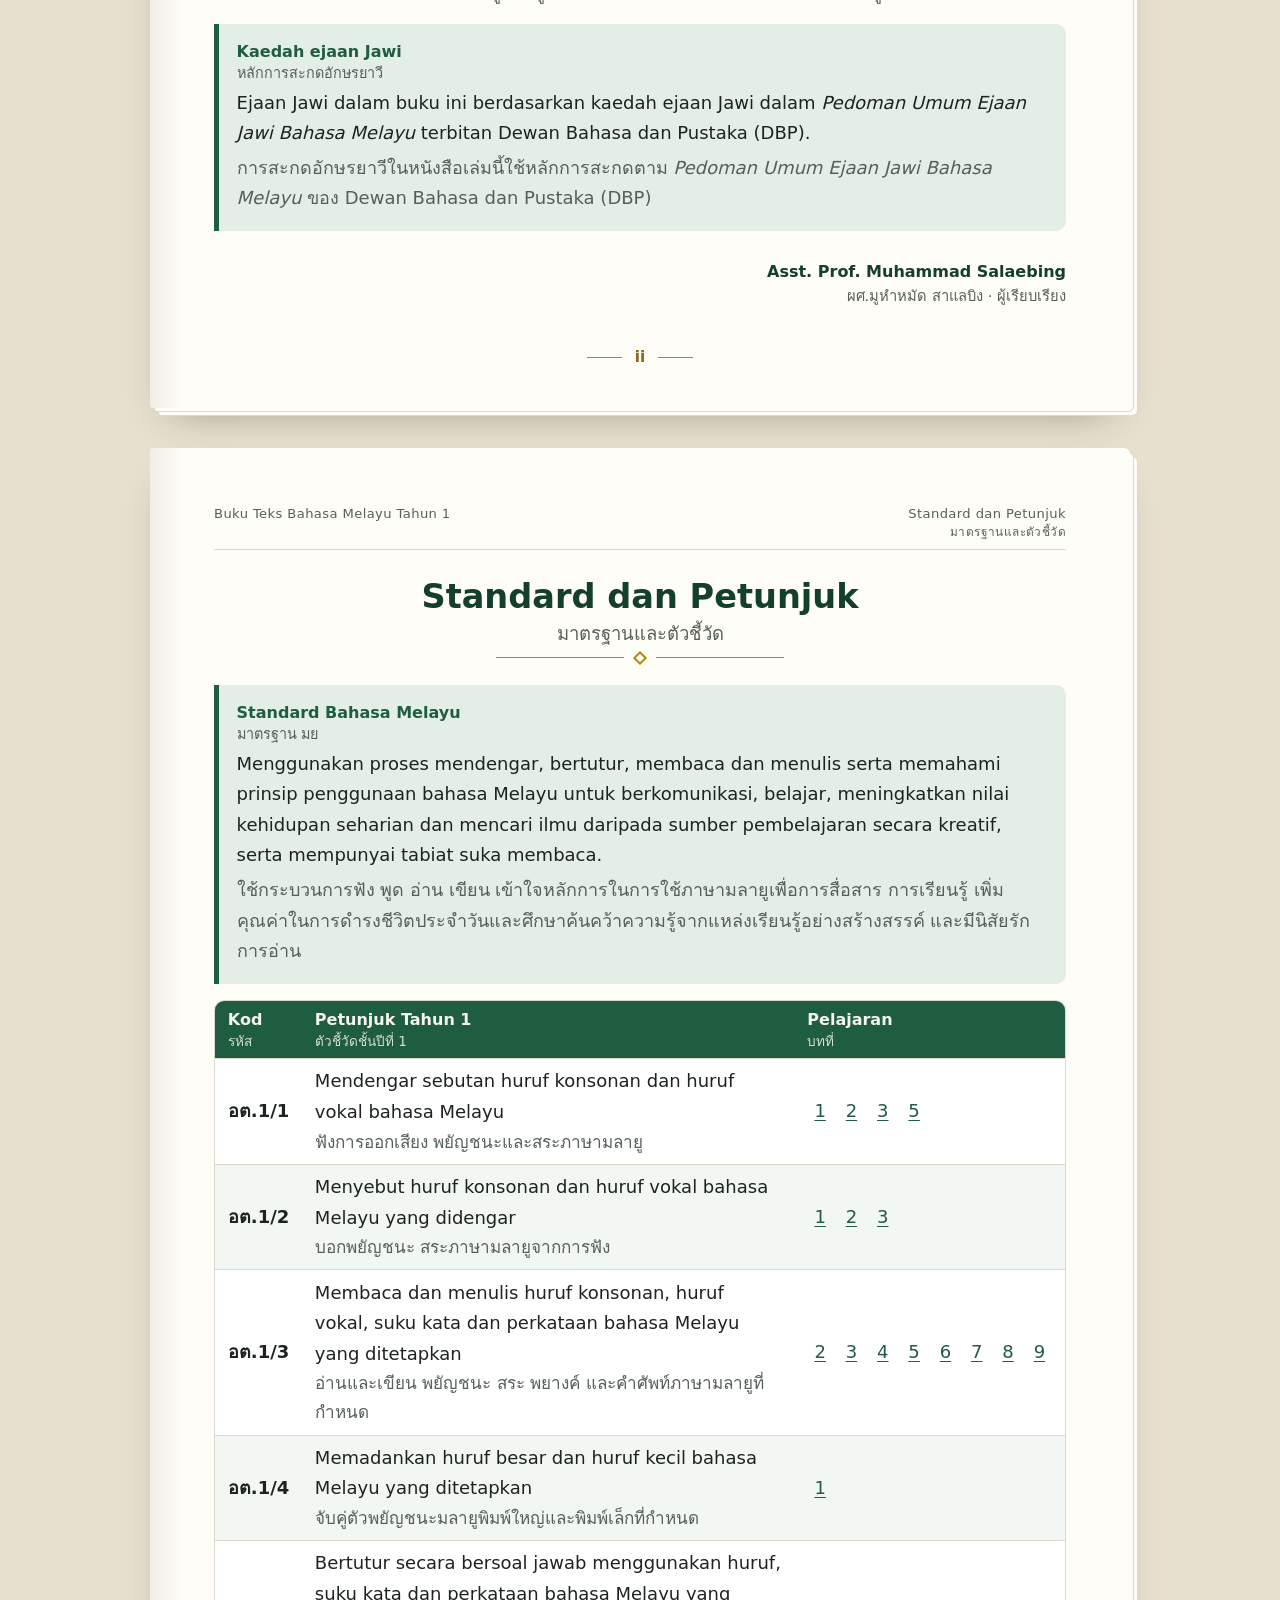
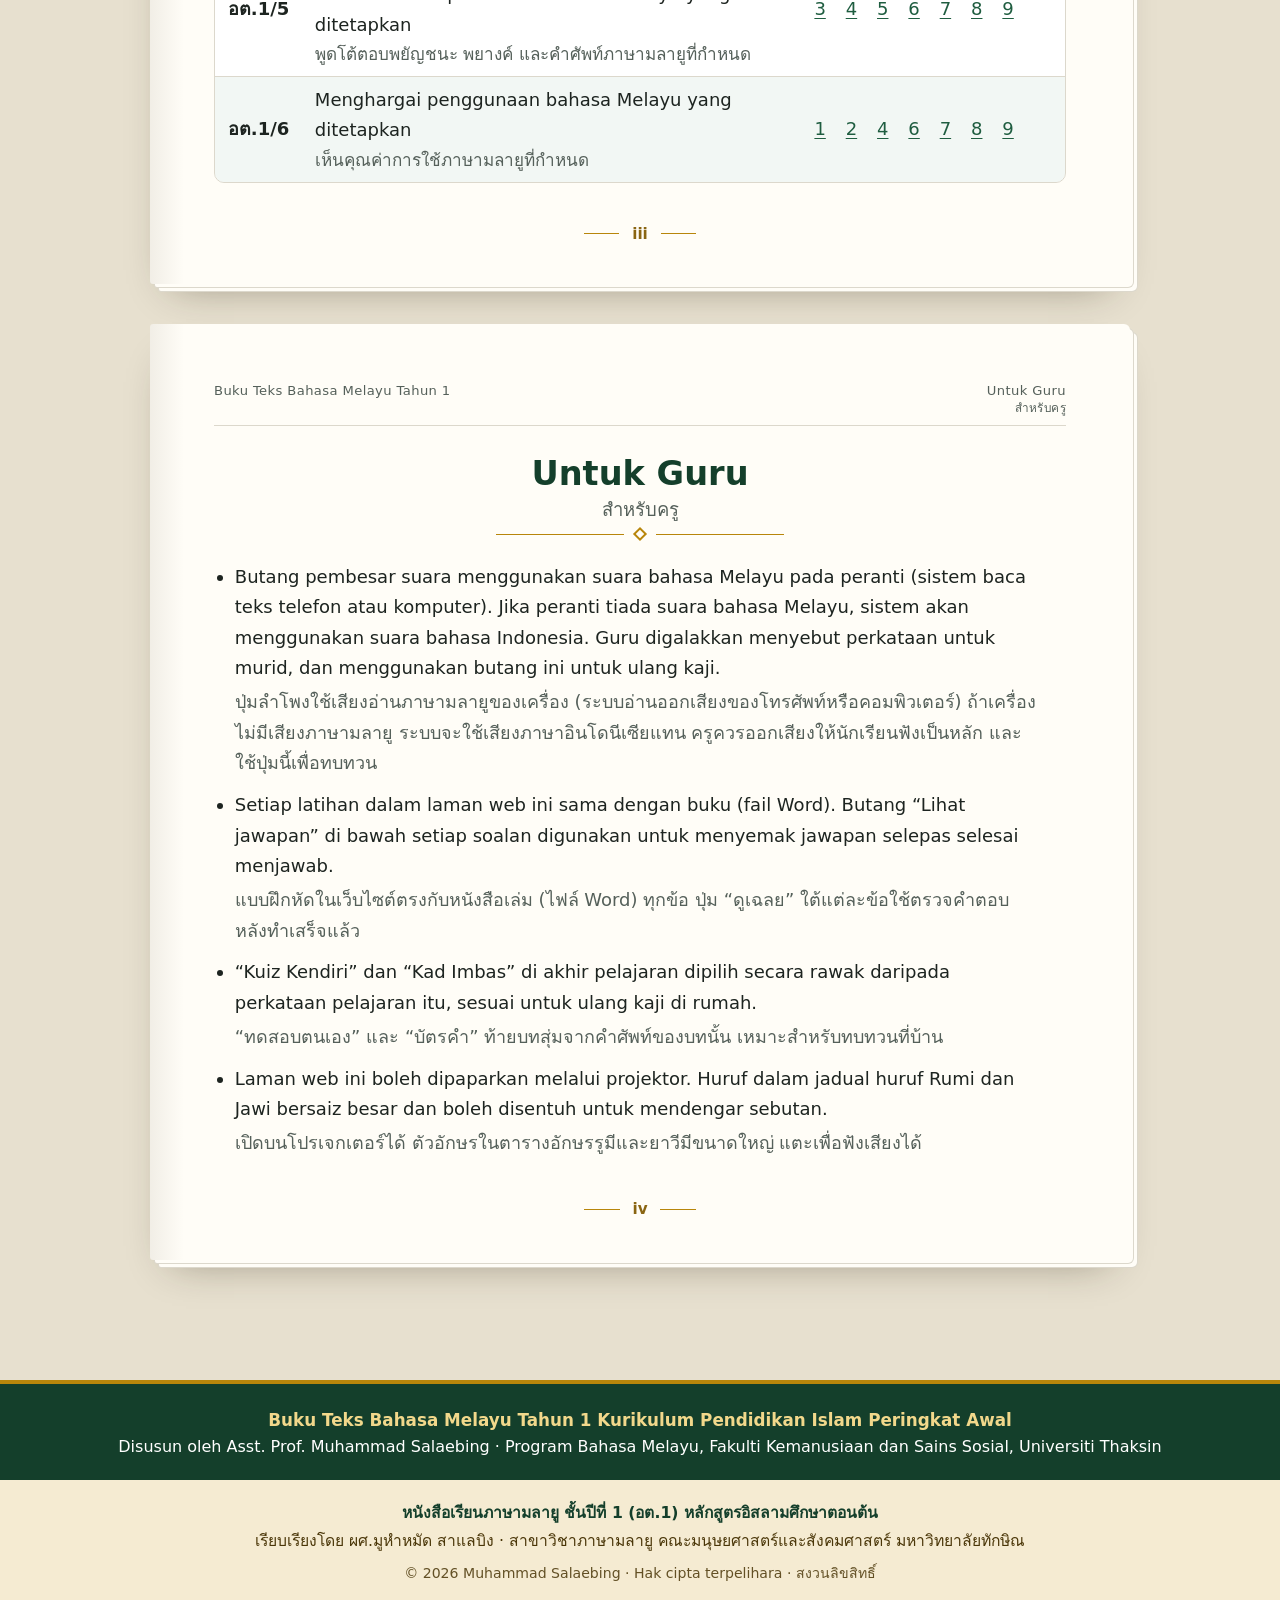
==== commit b59e4ff9: "ระบุหลักการสะกดยาวีตาม Pedoman Umum Ejaan Jawi Bahasa Melayu (DBP) Co-Authored-By: Claude Opus 5.5 <" ====
--- a/index.html
+++ b/index.html
@@ -74,6 +74,7 @@
   <h2 class="sheet-title"><span lang="ms">Kata Pengantar</span><span class="h-th">คำนำ</span></h2>
   <p class="orn" aria-hidden="true"><span></span></p>
   <div class="dw prose"><p lang="ms">Buku teks Bahasa Melayu ini disediakan untuk murid Tahun 1 Kurikulum Pendidikan Islam Peringkat Awal berdasarkan standard dan petunjuk kurikulum. Buku ini bertujuan supaya murid mengenal huruf konsonan dan huruf vokal bahasa Melayu dalam tulisan Rumi dan tulisan Jawi, dapat membaca dan menulis suku kata serta perkataan asas, dan menggunakan perkataan tersebut dalam kehidupan seharian.</p><p class="tr">หนังสือเรียนภาษามลายูเล่มนี้จัดทำขึ้นสำหรับผู้เรียนชั้นปีที่ 1 หลักสูตรอิสลามศึกษาตอนต้น (อต.1) ตามมาตรฐาน มย และตัวชี้วัดของหลักสูตร โดยมุ่งให้ผู้เรียนรู้จักพยัญชนะและสระภาษามลายูทั้งอักษรรูมีและอักษรยาวี อ่านและเขียนพยางค์และคำศัพท์พื้นฐาน และนำคำศัพท์ไปใช้ในชีวิตประจำวัน</p></div><div class="dw prose"><p lang="ms">Kandungan buku ini dibahagikan kepada 9 pelajaran, bermula dengan huruf Rumi, huruf Jawi, huruf vokal, membaca dan menulis perkataan, suku kata terbuka dan tertutup, diikuti perkataan tentang anggota badan, ahli keluarga, sekolah dan Rukun Islam. Setiap pelajaran mengandungi objektif pembelajaran, isi pelajaran, latihan dan nilai murni supaya murid menghargai penggunaan bahasa Melayu. Di bahagian akhir buku terdapat glosari dan jawapan latihan.</p><p class="tr">เนื้อหาแบ่งเป็น 9 บท เริ่มจากอักษรรูมี อักษรยาวี สระ การอ่านเขียนคำ พยางค์เปิดและพยางค์ปิด ต่อด้วยคำศัพท์หมวดอวัยวะของร่างกาย ครอบครัว โรงเรียน และหลักการอิสลาม 5 ประการ ทุกบทมีจุดประสงค์การเรียนรู้ เนื้อหา แบบฝึกหัด และข้อคิด เพื่อให้ผู้เรียนเห็นคุณค่าของการใช้ภาษามลายู ท้ายเล่มมีอภิธานศัพท์และเฉลยแบบฝึกหัด</p></div><div class="dw prose"><p lang="ms">Bahasa yang digunakan dalam buku ini ialah bahasa Melayu standard sepenuhnya. Penyusun berharap buku ini dapat memberi manfaat kepada guru dan murid dalam pengajaran dan pembelajaran bahasa Melayu.</p><p class="tr">ภาษาที่ใช้ในหนังสือเล่มนี้เป็นภาษามลายูมาตรฐาน (Bahasa Melayu Standard) ทั้งหมด ผู้เรียบเรียงหวังว่าหนังสือเล่มนี้จะเป็นประโยชน์แก่ครูและผู้เรียนในการจัดการเรียนการสอนภาษามลายู</p></div>
+  <aside class="box ejaan"><p class="box-t"><span class="bi"><span lang="ms">Kaedah ejaan Jawi</span><span class="tr">หลักการสะกดอักษรยาวี</span></span></p><p lang="ms">Ejaan Jawi dalam buku ini berdasarkan kaedah ejaan Jawi dalam <em>Pedoman Umum Ejaan Jawi Bahasa Melayu</em> terbitan Dewan Bahasa dan Pustaka (DBP).</p><p class="tr">การสะกดอักษรยาวีในหนังสือเล่มนี้ใช้หลักการสะกดตาม <em>Pedoman Umum Ejaan Jawi Bahasa Melayu</em> ของ Dewan Bahasa dan Pustaka (DBP)</p></aside>
   <p class="sign"><span lang="ms">Asst. Prof. Muhammad Salaebing</span><span class="tr">ผศ.มูหำหมัด สาแลบิง · ผู้เรียบเรียง</span></p>
   <p class="folio" aria-hidden="true"><span>ii</span></p>
 </article>
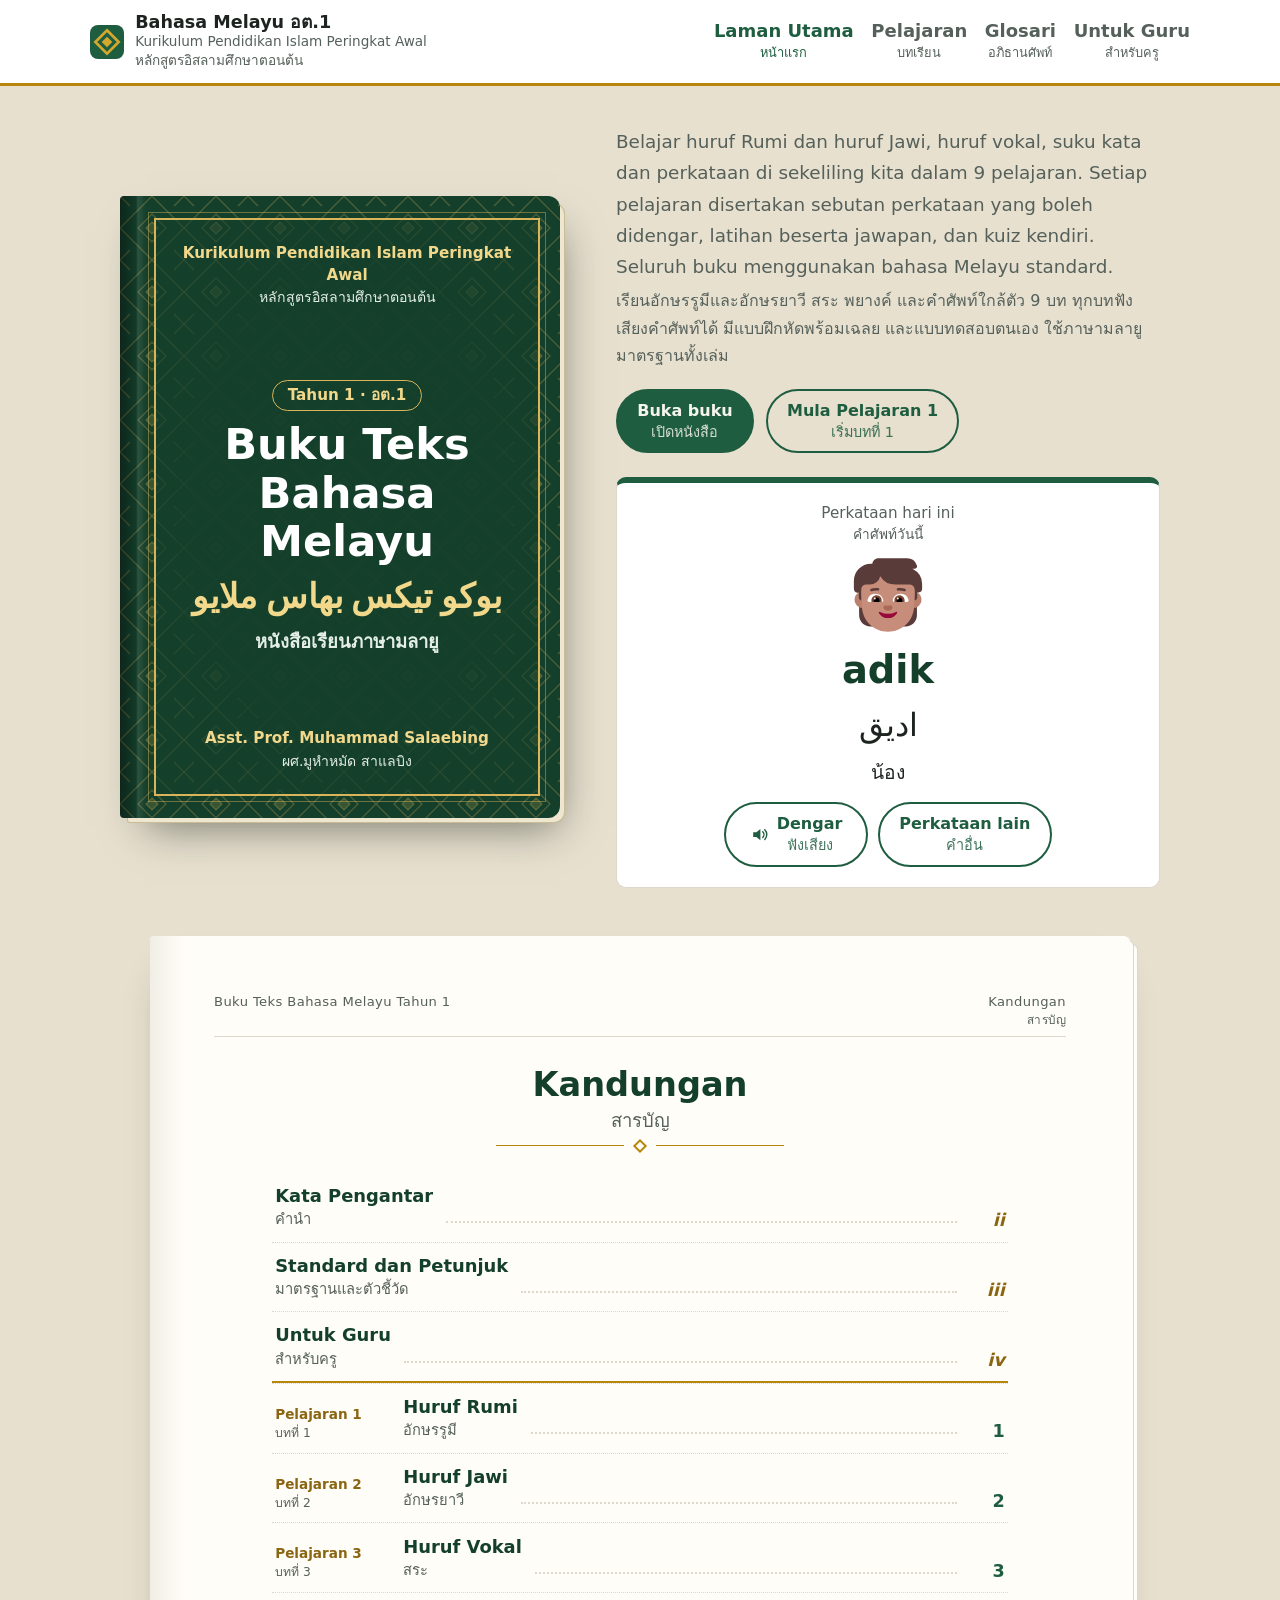
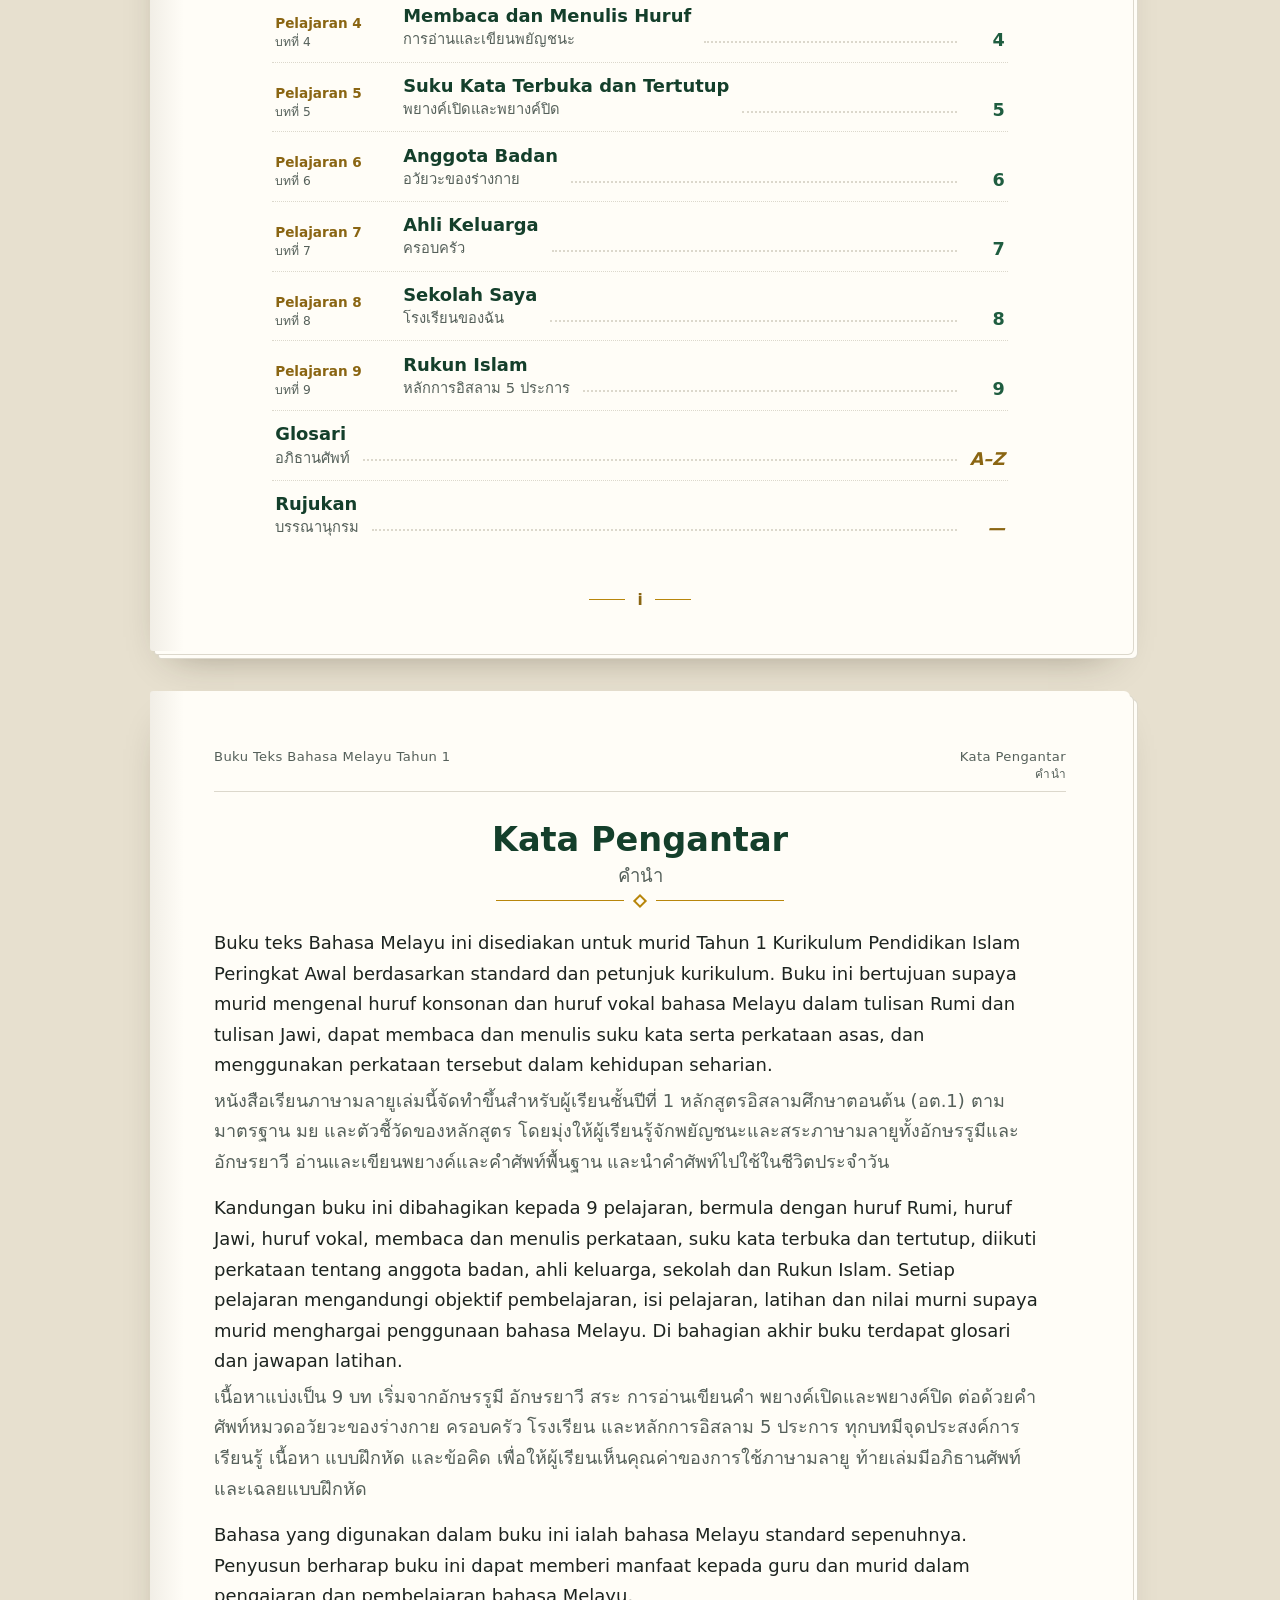
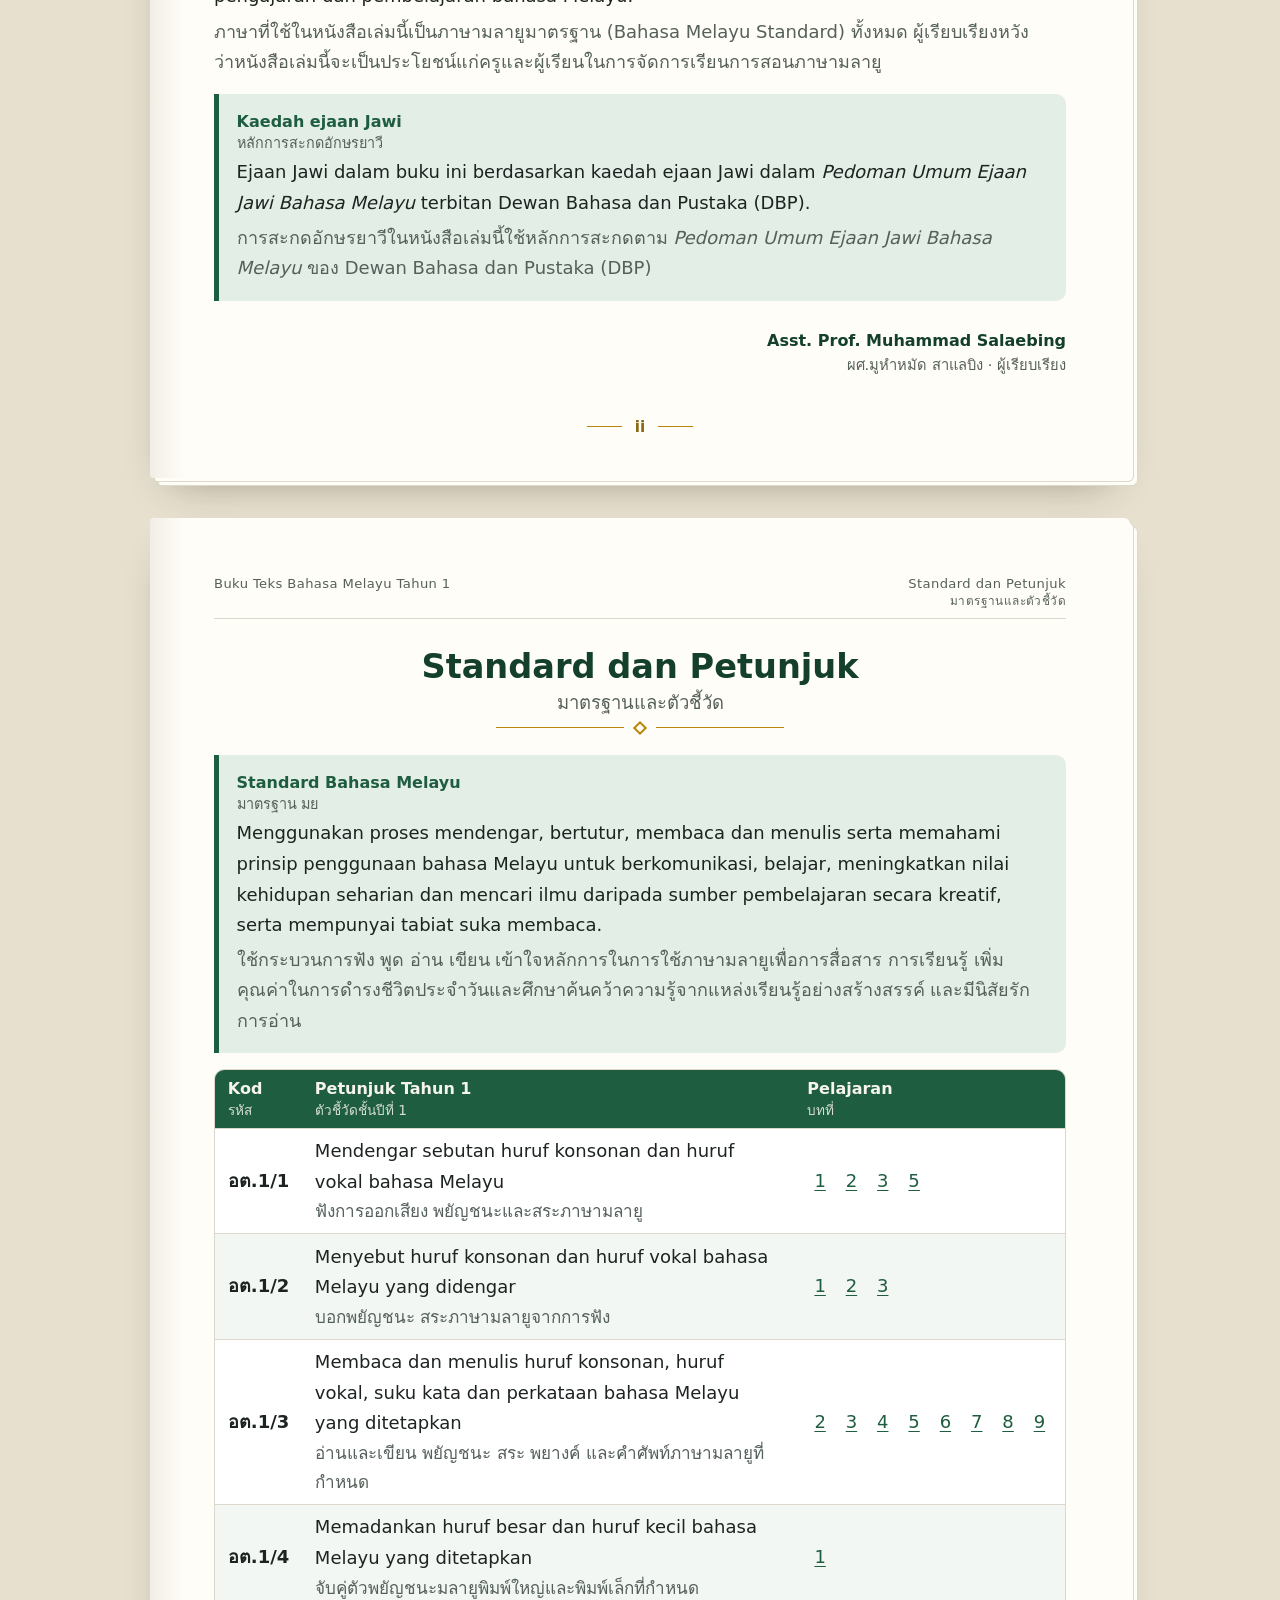
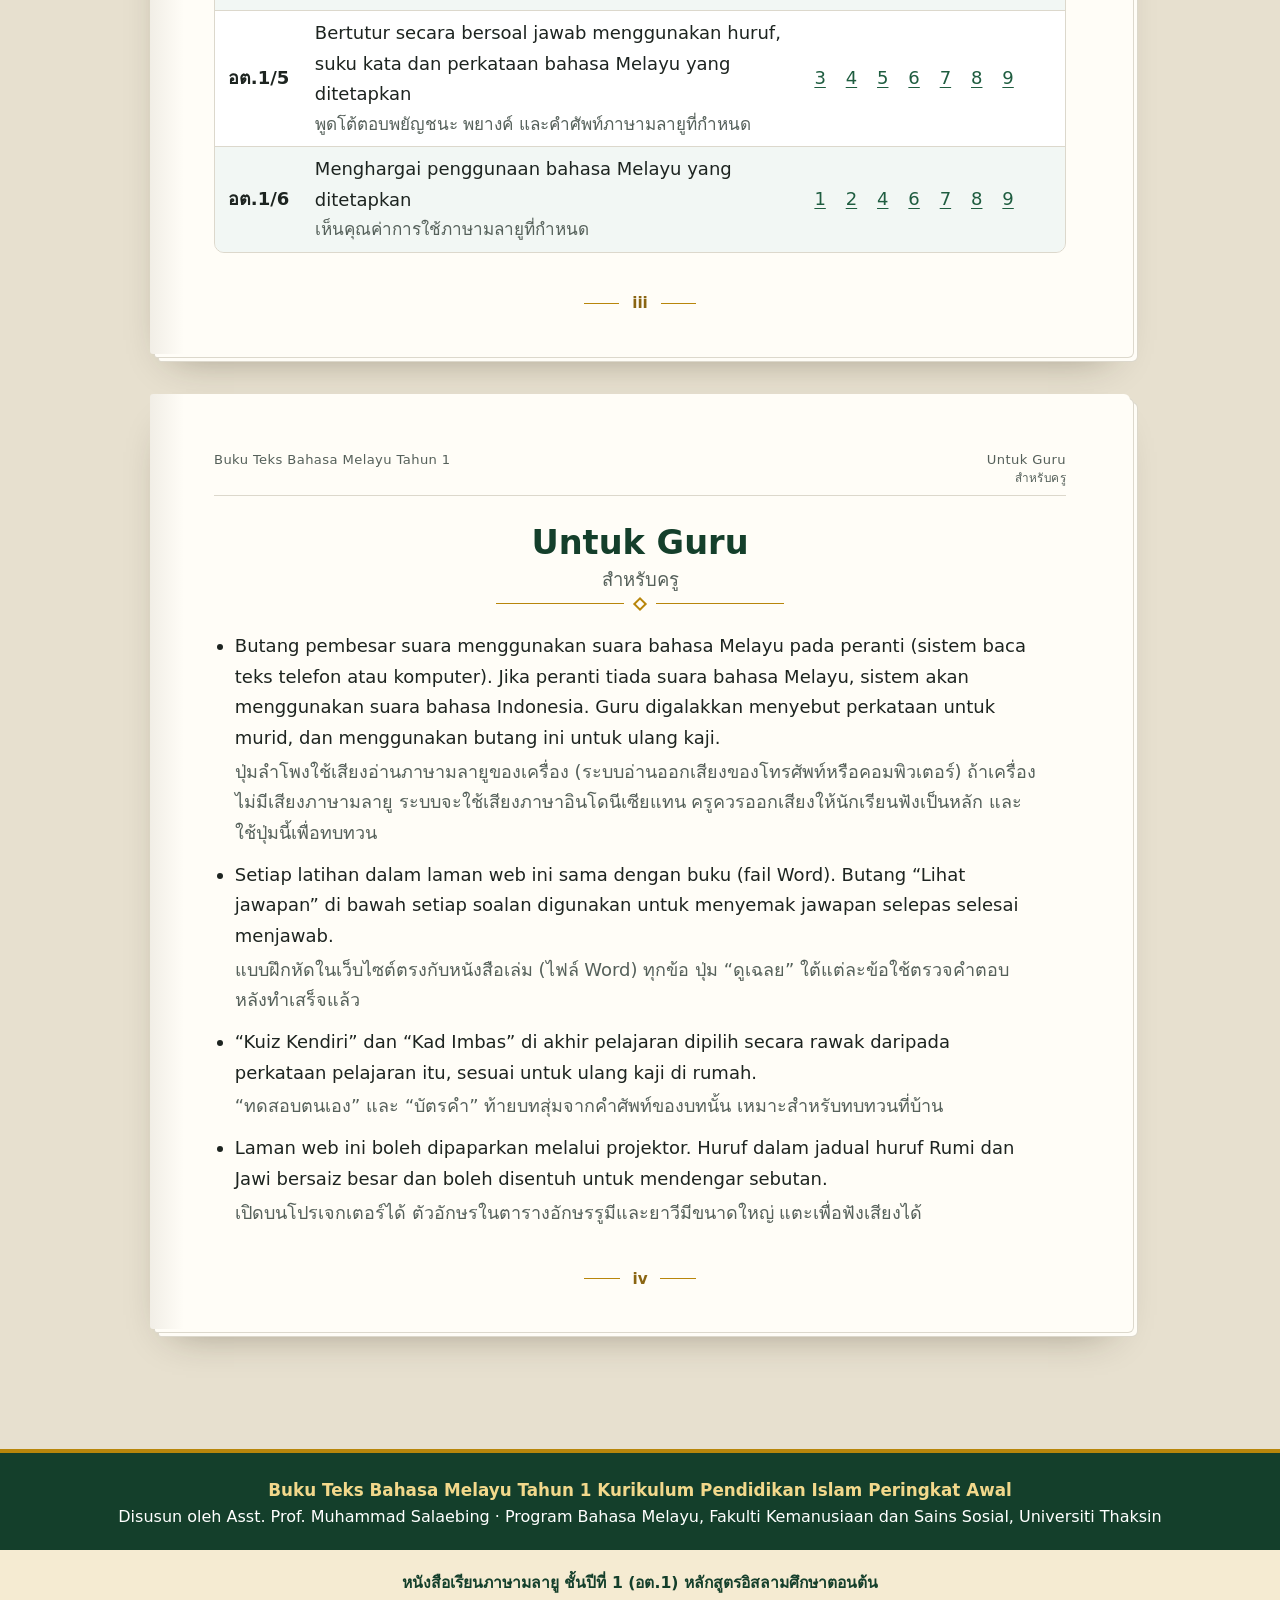
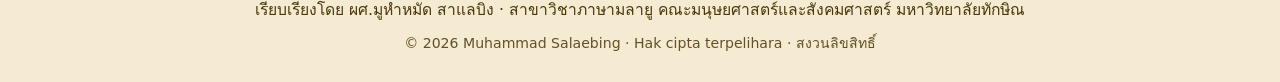
==== commit 8c31576d: "เพิ่มหน้า Rujukan (บรรณานุกรม) ท้ายเล่ม - หน้าใหม่ rujukan.html: รายการอ้างอิงแบบ APA ฉบับที่ 7 - เพ" ====
--- a/index.html
+++ b/index.html
@@ -65,7 +65,7 @@
   <p class="running" aria-hidden="true"><span lang="ms">Buku Teks Bahasa Melayu Tahun 1</span><span><span class="bi"><span lang="ms">Kandungan</span><span class="tr">สารบัญ</span></span></span></p>
   <h2 class="sheet-title"><span lang="ms">Kandungan</span><span class="h-th">สารบัญ</span></h2>
   <p class="orn" aria-hidden="true"><span></span></p>
-  <ol class="toc"><li class="toc-front"><a href="#pengenalan"><span class="toc-t"><span lang="ms">Kata Pengantar</span><small>คำนำ</small></span><span class="toc-dots"></span><span class="toc-pg">ii</span></a></li><li class="toc-front"><a href="#standard"><span class="toc-t"><span lang="ms">Standard dan Petunjuk</span><small>มาตรฐานและตัวชี้วัด</small></span><span class="toc-dots"></span><span class="toc-pg">iii</span></a></li><li class="toc-front"><a href="#guru"><span class="toc-t"><span lang="ms">Untuk Guru</span><small>สำหรับครู</small></span><span class="toc-dots"></span><span class="toc-pg">iv</span></a></li><li><a href="pelajaran/01.html"><span class="toc-k"><span class="bi"><span lang="ms">Pelajaran 1</span><span class="tr">บทที่ 1</span></span></span><span class="toc-t">Huruf Rumi<small>อักษรรูมี</small></span><span class="toc-dots"></span><span class="toc-pg">1</span></a></li><li><a href="pelajaran/02.html"><span class="toc-k"><span class="bi"><span lang="ms">Pelajaran 2</span><span class="tr">บทที่ 2</span></span></span><span class="toc-t">Huruf Jawi<small>อักษรยาวี</small></span><span class="toc-dots"></span><span class="toc-pg">2</span></a></li><li><a href="pelajaran/03.html"><span class="toc-k"><span class="bi"><span lang="ms">Pelajaran 3</span><span class="tr">บทที่ 3</span></span></span><span class="toc-t">Huruf Vokal<small>สระ</small></span><span class="toc-dots"></span><span class="toc-pg">3</span></a></li><li><a href="pelajaran/04.html"><span class="toc-k"><span class="bi"><span lang="ms">Pelajaran 4</span><span class="tr">บทที่ 4</span></span></span><span class="toc-t">Membaca dan Menulis Huruf<small>การอ่านและเขียนพยัญชนะ</small></span><span class="toc-dots"></span><span class="toc-pg">4</span></a></li><li><a href="pelajaran/05.html"><span class="toc-k"><span class="bi"><span lang="ms">Pelajaran 5</span><span class="tr">บทที่ 5</span></span></span><span class="toc-t">Suku Kata Terbuka dan Tertutup<small>พยางค์เปิดและพยางค์ปิด</small></span><span class="toc-dots"></span><span class="toc-pg">5</span></a></li><li><a href="pelajaran/06.html"><span class="toc-k"><span class="bi"><span lang="ms">Pelajaran 6</span><span class="tr">บทที่ 6</span></span></span><span class="toc-t">Anggota Badan<small>อวัยวะของร่างกาย</small></span><span class="toc-dots"></span><span class="toc-pg">6</span></a></li><li><a href="pelajaran/07.html"><span class="toc-k"><span class="bi"><span lang="ms">Pelajaran 7</span><span class="tr">บทที่ 7</span></span></span><span class="toc-t">Ahli Keluarga<small>ครอบครัว</small></span><span class="toc-dots"></span><span class="toc-pg">7</span></a></li><li><a href="pelajaran/08.html"><span class="toc-k"><span class="bi"><span lang="ms">Pelajaran 8</span><span class="tr">บทที่ 8</span></span></span><span class="toc-t">Sekolah Saya<small>โรงเรียนของฉัน</small></span><span class="toc-dots"></span><span class="toc-pg">8</span></a></li><li><a href="pelajaran/09.html"><span class="toc-k"><span class="bi"><span lang="ms">Pelajaran 9</span><span class="tr">บทที่ 9</span></span></span><span class="toc-t">Rukun Islam<small>หลักการอิสลาม 5 ประการ</small></span><span class="toc-dots"></span><span class="toc-pg">9</span></a></li><li class="toc-front"><a href="glosari.html"><span class="toc-t"><span lang="ms">Glosari</span><small>อภิธานศัพท์</small></span><span class="toc-dots"></span><span class="toc-pg">A–Z</span></a></li></ol>
+  <ol class="toc"><li class="toc-front"><a href="#pengenalan"><span class="toc-t"><span lang="ms">Kata Pengantar</span><small>คำนำ</small></span><span class="toc-dots"></span><span class="toc-pg">ii</span></a></li><li class="toc-front"><a href="#standard"><span class="toc-t"><span lang="ms">Standard dan Petunjuk</span><small>มาตรฐานและตัวชี้วัด</small></span><span class="toc-dots"></span><span class="toc-pg">iii</span></a></li><li class="toc-front"><a href="#guru"><span class="toc-t"><span lang="ms">Untuk Guru</span><small>สำหรับครู</small></span><span class="toc-dots"></span><span class="toc-pg">iv</span></a></li><li><a href="pelajaran/01.html"><span class="toc-k"><span class="bi"><span lang="ms">Pelajaran 1</span><span class="tr">บทที่ 1</span></span></span><span class="toc-t">Huruf Rumi<small>อักษรรูมี</small></span><span class="toc-dots"></span><span class="toc-pg">1</span></a></li><li><a href="pelajaran/02.html"><span class="toc-k"><span class="bi"><span lang="ms">Pelajaran 2</span><span class="tr">บทที่ 2</span></span></span><span class="toc-t">Huruf Jawi<small>อักษรยาวี</small></span><span class="toc-dots"></span><span class="toc-pg">2</span></a></li><li><a href="pelajaran/03.html"><span class="toc-k"><span class="bi"><span lang="ms">Pelajaran 3</span><span class="tr">บทที่ 3</span></span></span><span class="toc-t">Huruf Vokal<small>สระ</small></span><span class="toc-dots"></span><span class="toc-pg">3</span></a></li><li><a href="pelajaran/04.html"><span class="toc-k"><span class="bi"><span lang="ms">Pelajaran 4</span><span class="tr">บทที่ 4</span></span></span><span class="toc-t">Membaca dan Menulis Huruf<small>การอ่านและเขียนพยัญชนะ</small></span><span class="toc-dots"></span><span class="toc-pg">4</span></a></li><li><a href="pelajaran/05.html"><span class="toc-k"><span class="bi"><span lang="ms">Pelajaran 5</span><span class="tr">บทที่ 5</span></span></span><span class="toc-t">Suku Kata Terbuka dan Tertutup<small>พยางค์เปิดและพยางค์ปิด</small></span><span class="toc-dots"></span><span class="toc-pg">5</span></a></li><li><a href="pelajaran/06.html"><span class="toc-k"><span class="bi"><span lang="ms">Pelajaran 6</span><span class="tr">บทที่ 6</span></span></span><span class="toc-t">Anggota Badan<small>อวัยวะของร่างกาย</small></span><span class="toc-dots"></span><span class="toc-pg">6</span></a></li><li><a href="pelajaran/07.html"><span class="toc-k"><span class="bi"><span lang="ms">Pelajaran 7</span><span class="tr">บทที่ 7</span></span></span><span class="toc-t">Ahli Keluarga<small>ครอบครัว</small></span><span class="toc-dots"></span><span class="toc-pg">7</span></a></li><li><a href="pelajaran/08.html"><span class="toc-k"><span class="bi"><span lang="ms">Pelajaran 8</span><span class="tr">บทที่ 8</span></span></span><span class="toc-t">Sekolah Saya<small>โรงเรียนของฉัน</small></span><span class="toc-dots"></span><span class="toc-pg">8</span></a></li><li><a href="pelajaran/09.html"><span class="toc-k"><span class="bi"><span lang="ms">Pelajaran 9</span><span class="tr">บทที่ 9</span></span></span><span class="toc-t">Rukun Islam<small>หลักการอิสลาม 5 ประการ</small></span><span class="toc-dots"></span><span class="toc-pg">9</span></a></li><li class="toc-front"><a href="glosari.html"><span class="toc-t"><span lang="ms">Glosari</span><small>อภิธานศัพท์</small></span><span class="toc-dots"></span><span class="toc-pg">A–Z</span></a></li><li class="toc-front"><a href="rujukan.html"><span class="toc-t"><span lang="ms">Rujukan</span><small>บรรณานุกรม</small></span><span class="toc-dots"></span><span class="toc-pg">—</span></a></li></ol>
   <p class="folio" aria-hidden="true"><span>i</span></p>
 </article>
 
--- a/assets/style.css
+++ b/assets/style.css
@@ -403,3 +403,8 @@
   .site-head nav a { font-size: .9rem; text-align: center; }
   .site-head nav a small { font-size: .72rem; }
 }
+
+/* รายการอ้างอิง (Rujukan) — ย่อหน้าแบบแขวน ตามรูปแบบ APA */
+.refs { list-style: none; padding: 0; margin: 1.2rem 0 0; max-width: var(--measure); }
+.refs li { padding-left: 2.2em; text-indent: -2.2em; margin: 0 0 .85rem; line-height: 1.65; overflow-wrap: anywhere; }
+@media print { .refs a { color: inherit; text-decoration: none; } }
